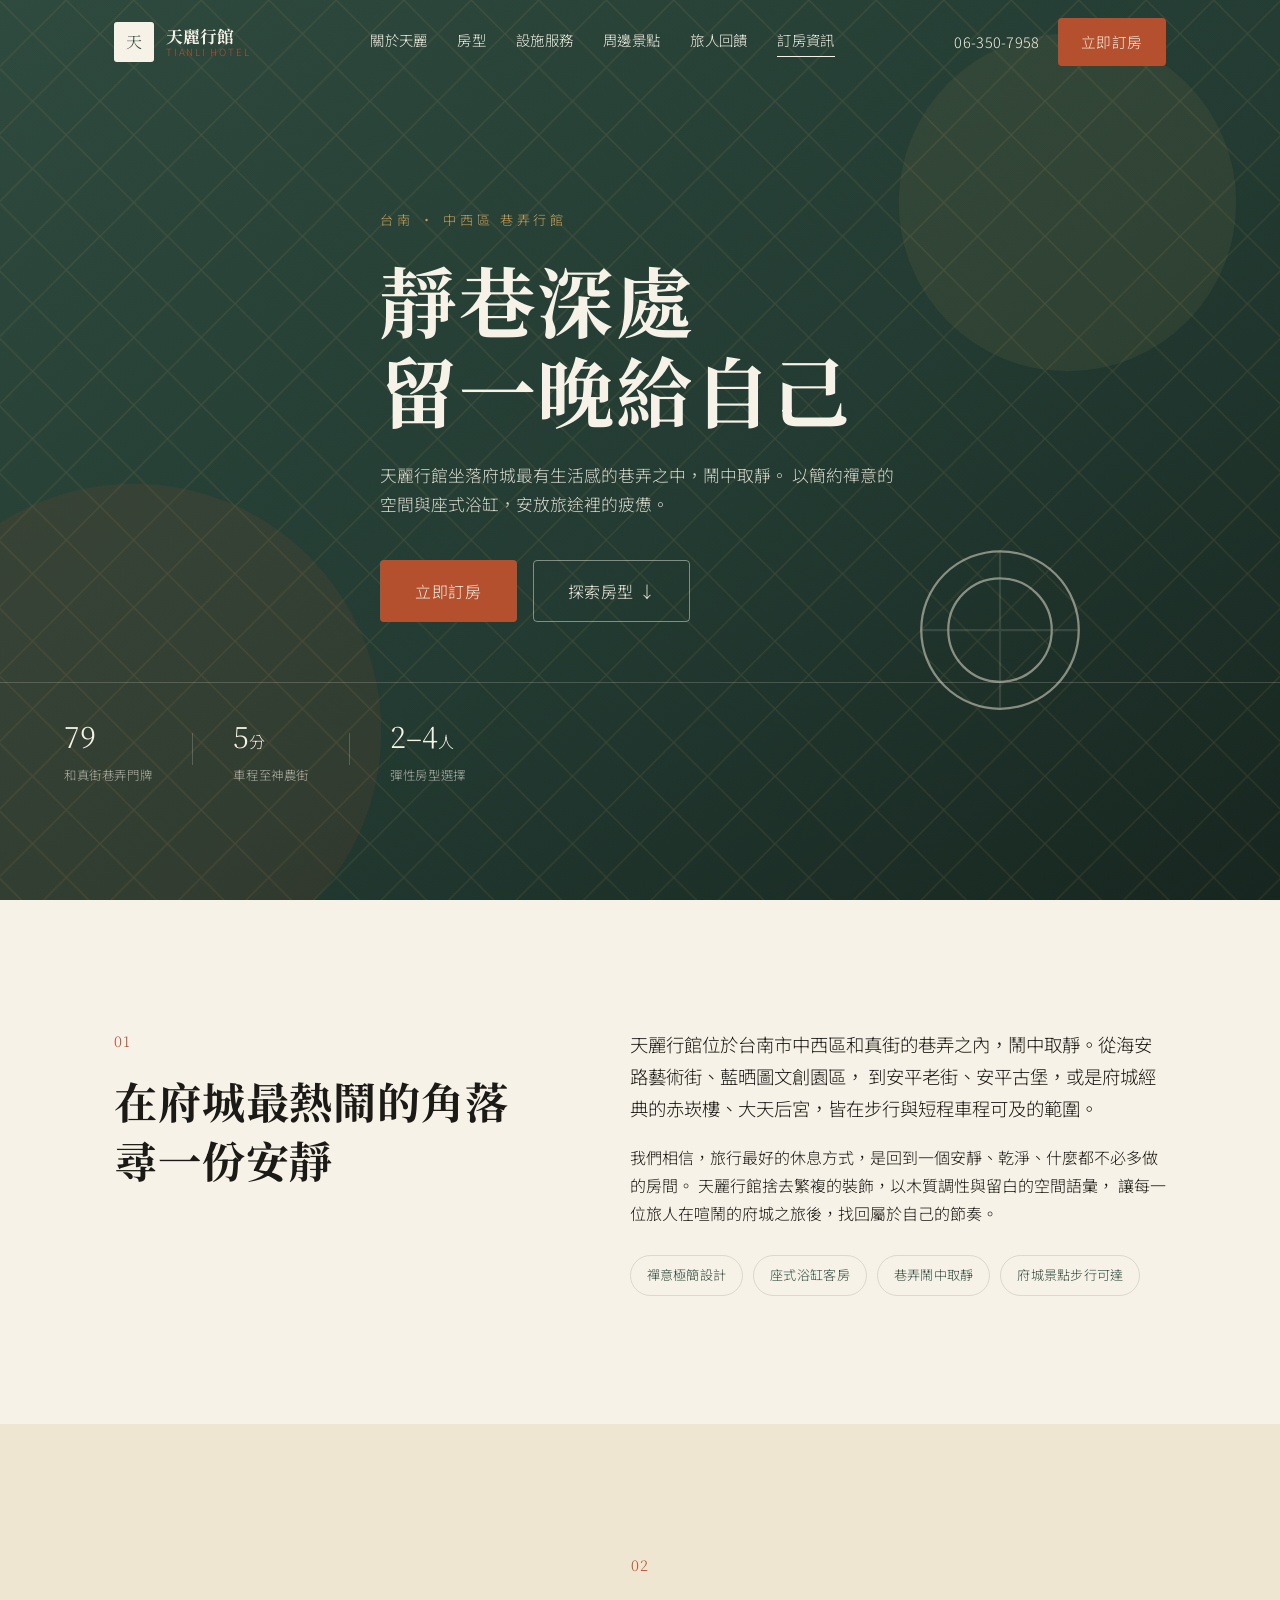
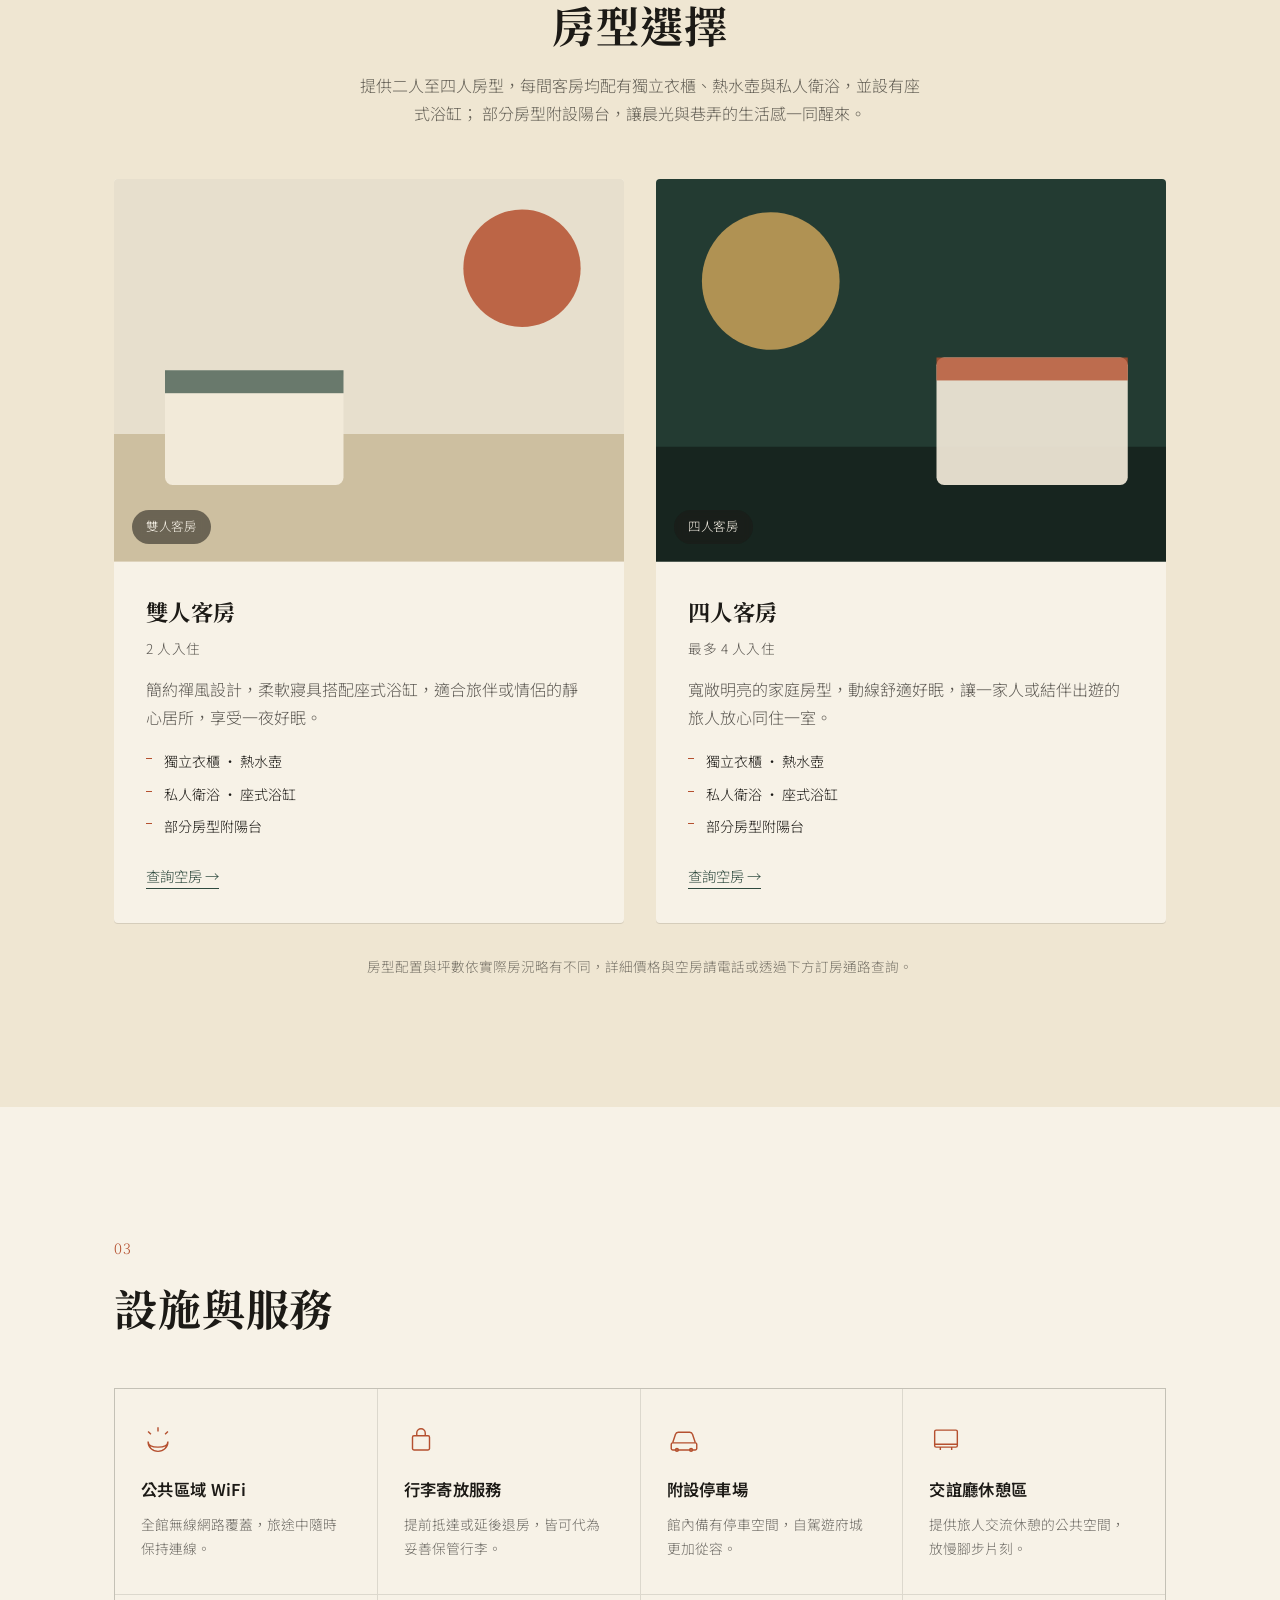
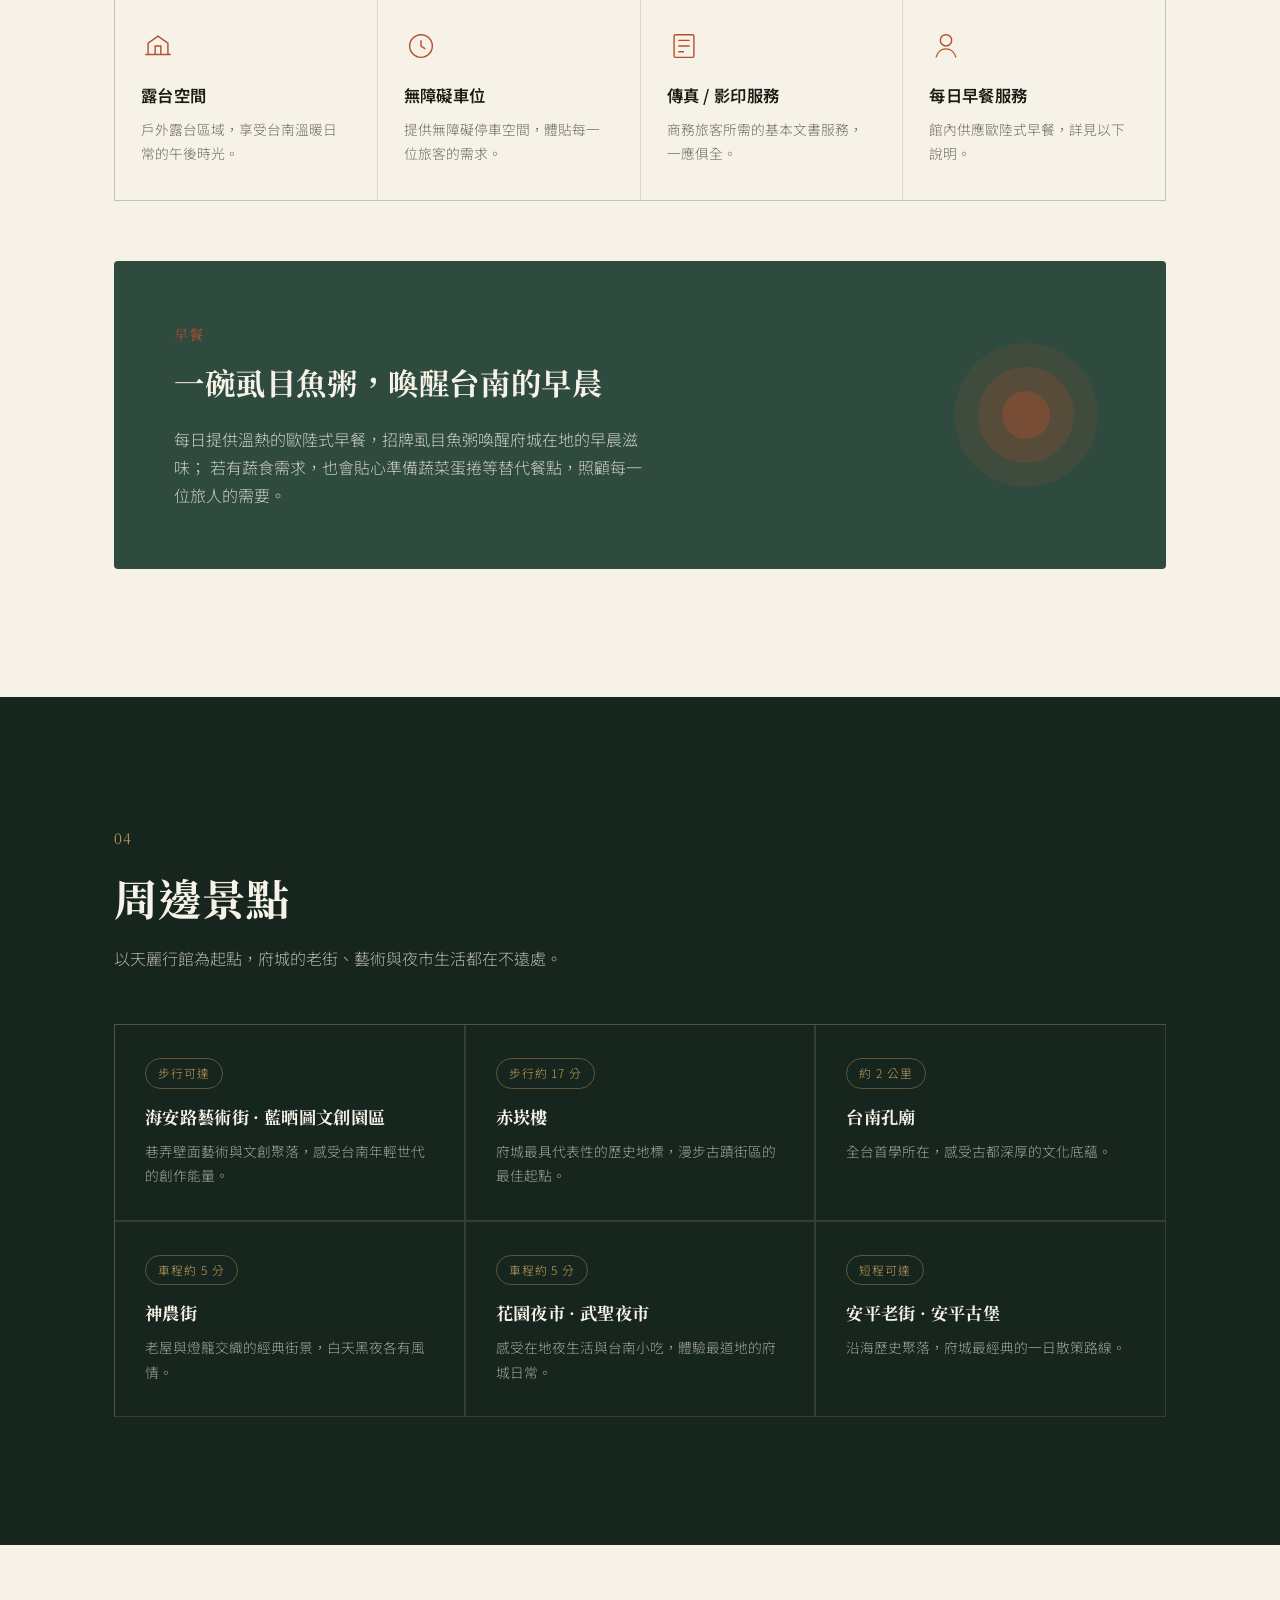
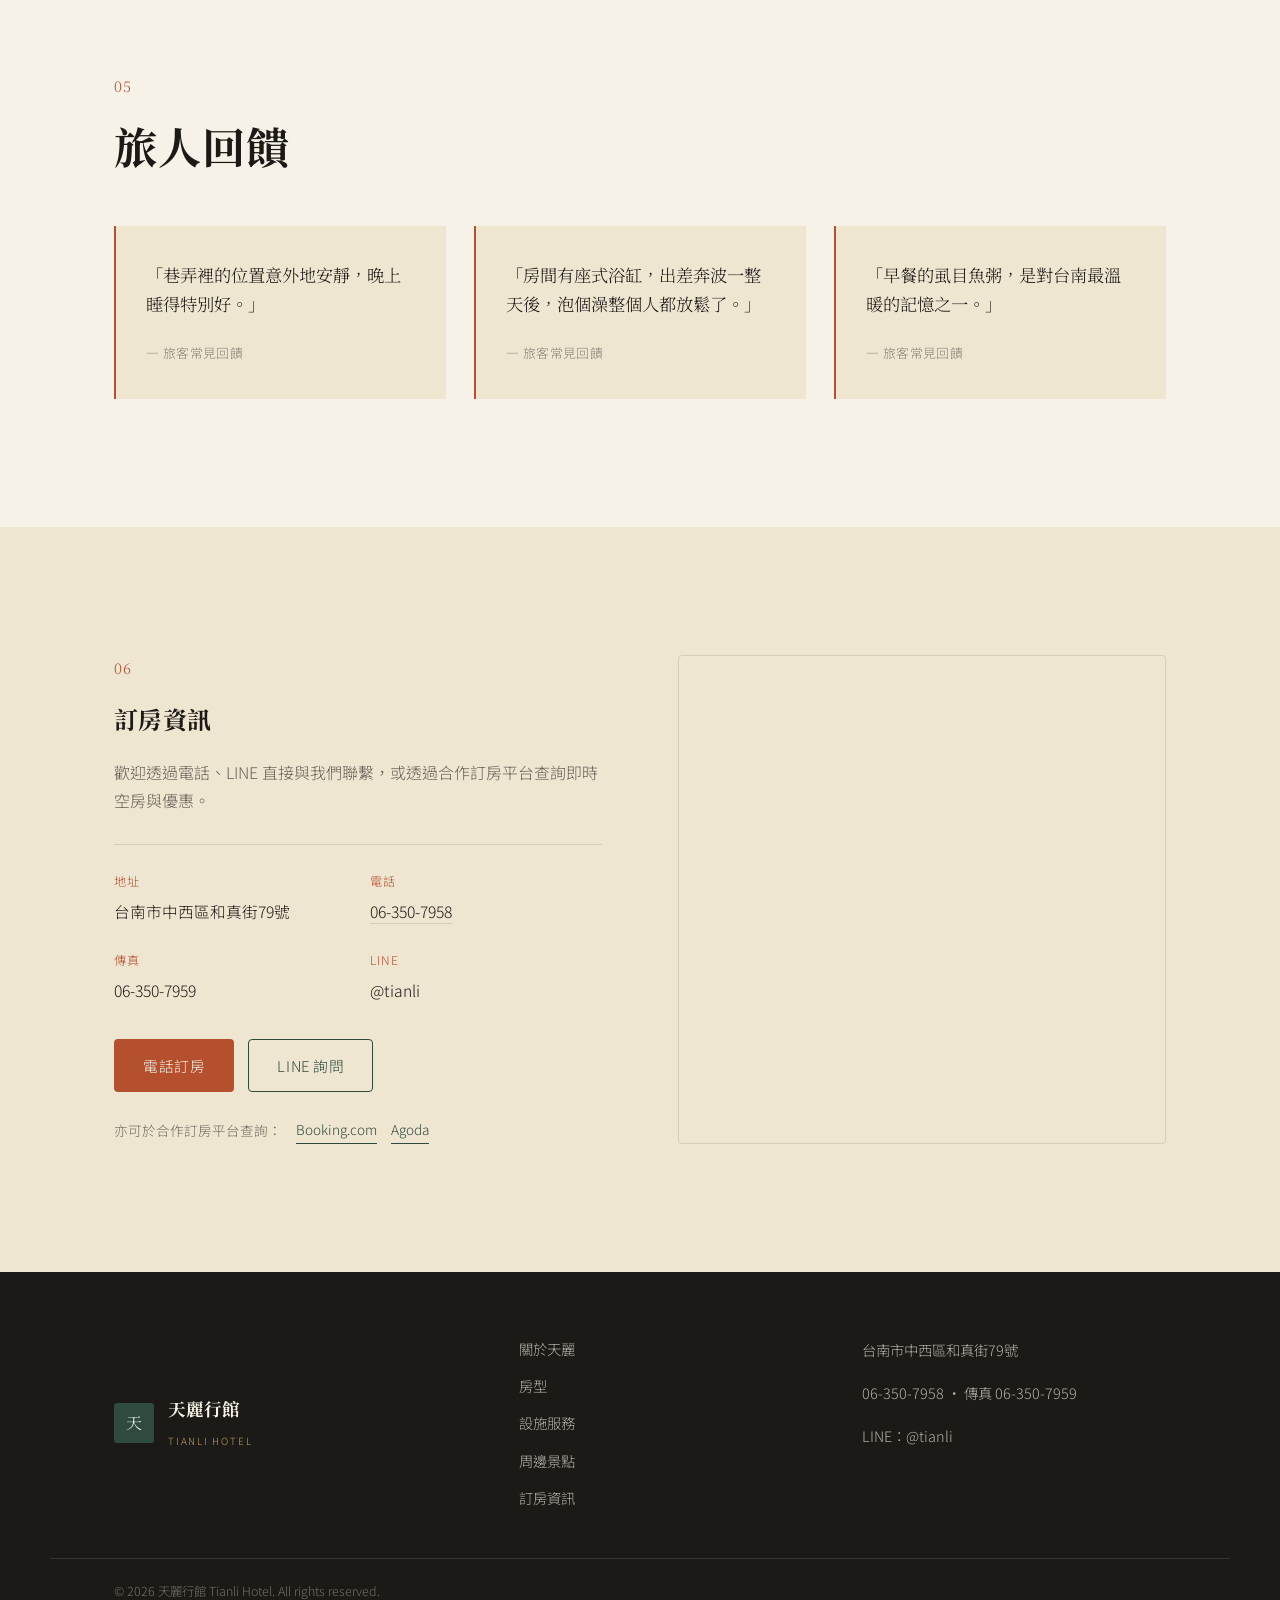
==== index.html @ 1c9e290d "Add redesigned Tianli Hotel landing page Modern single-page site replacing the legacy template look:" ====
<!DOCTYPE html>
<html lang="zh-Hant">
<head>
<meta charset="UTF-8">
<meta name="viewport" content="width=device-width, initial-scale=1.0">
<title>天麗行館 Tianli Hotel｜台南中西區巷弄靜謐行館</title>
<meta name="description" content="天麗行館位於台南市中西區和真街，鬧中取靜的巷弄行館。步行可達海安路藝術街、神農街，房內設有座式浴缸與禪意空間設計，提供二至四人房型與歐陸式早餐。">
<link rel="icon" href="data:image/svg+xml,<svg xmlns=%22http://www.w3.org/2000/svg%22 viewBox=%220 0 100 100%22><rect width=%22100%22 height=%22100%22 rx=%2220%22 fill=%22%232f4a3f%22/><text x=%2250%22 y=%2266%22 font-size=%2054%22 text-anchor=%22middle%22 fill=%22%23f2ead9%22 font-family=%22serif%22>天</text></svg>">
<link rel="preconnect" href="https://fonts.googleapis.com">
<link rel="preconnect" href="https://fonts.gstatic.com" crossorigin>
<link href="https://fonts.googleapis.com/css2?family=Noto+Serif+TC:wght@400;600;700;900&family=Noto+Sans+TC:wght@300;400;500;600&display=swap" rel="stylesheet">
<link rel="stylesheet" href="assets/css/style.css">
</head>
<body>

<!-- ============ NAV ============ -->
<header class="site-header" id="siteHeader">
  <div class="wrap header-inner">
    <a href="#top" class="brand">
      <span class="brand-mark">天</span>
      <span class="brand-text">
        <strong>天麗行館</strong>
        <em>TIANLI HOTEL</em>
      </span>
    </a>

    <nav class="main-nav" id="mainNav">
      <a href="#about" data-nav>關於天麗</a>
      <a href="#rooms" data-nav>房型</a>
      <a href="#amenities" data-nav>設施服務</a>
      <a href="#neighborhood" data-nav>周邊景點</a>
      <a href="#voices" data-nav>旅人回饋</a>
      <a href="#booking" data-nav>訂房資訊</a>
    </nav>

    <div class="header-actions">
      <a href="tel:0663507958" class="tel-link">06-350-7958</a>
      <a href="#booking" class="btn btn-primary">立即訂房</a>
      <button class="nav-toggle" id="navToggle" aria-label="開啟選單" aria-expanded="false">
        <span></span><span></span><span></span>
      </button>
    </div>
  </div>
</header>

<a id="top"></a>

<!-- ============ HERO ============ -->
<section class="hero">
  <div class="hero-art" aria-hidden="true">
    <svg viewBox="0 0 1200 800" preserveAspectRatio="xMidYMid slice">
      <defs>
        <linearGradient id="heroGrad" x1="0" y1="0" x2="1" y2="1">
          <stop offset="0%" stop-color="#2f4a3f"/>
          <stop offset="55%" stop-color="#233b32"/>
          <stop offset="100%" stop-color="#17251f"/>
        </linearGradient>
        <pattern id="lattice" width="60" height="60" patternUnits="userSpaceOnUse">
          <path d="M0 30 L30 0 L60 30 L30 60 Z" fill="none" stroke="#c9a15a" stroke-opacity="0.14" stroke-width="1"/>
        </pattern>
      </defs>
      <rect width="1200" height="800" fill="url(#heroGrad)"/>
      <rect width="1200" height="800" fill="url(#lattice)"/>
      <circle cx="980" cy="180" r="150" fill="#c9a15a" opacity="0.08"/>
      <circle cx="150" cy="650" r="220" fill="#b5502f" opacity="0.10"/>
      <g opacity="0.5" stroke="#f2ead9" stroke-width="2" fill="none">
        <circle cx="920" cy="560" r="70"/>
        <circle cx="920" cy="560" r="46"/>
        <path d="M850 560 h140 M920 490 v140" stroke-opacity="0.25"/>
      </g>
    </svg>
  </div>

  <div class="wrap hero-inner">
    <p class="eyebrow reveal">台南 · 中西區 巷弄行館</p>
    <h1 class="hero-title reveal">
      靜巷深處<br>
      留一晚給自己
    </h1>
    <p class="hero-sub reveal">
      天麗行館坐落府城最有生活感的巷弄之中，鬧中取靜。
      以簡約禪意的空間與座式浴缸，安放旅途裡的疲憊。
    </p>
    <div class="hero-cta reveal">
      <a href="#booking" class="btn btn-primary btn-lg">立即訂房</a>
      <a href="#rooms" class="btn btn-ghost btn-lg">探索房型 ↓</a>
    </div>
  </div>

  <div class="hero-meta reveal">
    <div class="meta-item">
      <span class="meta-num">79</span>
      <span class="meta-label">和真街巷弄門牌</span>
    </div>
    <div class="meta-divider"></div>
    <div class="meta-item">
      <span class="meta-num">5<small>分</small></span>
      <span class="meta-label">車程至神農街</span>
    </div>
    <div class="meta-divider"></div>
    <div class="meta-item">
      <span class="meta-num">2–4<small>人</small></span>
      <span class="meta-label">彈性房型選擇</span>
    </div>
  </div>
</section>

<main>

<!-- ============ ABOUT ============ -->
<section class="section" id="about">
  <div class="wrap section-grid">
    <div class="section-head">
      <span class="section-num">01</span>
      <h2>在府城最熱鬧的角落<br>尋一份安靜</h2>
    </div>
    <div class="section-body">
      <p class="lede">
        天麗行館位於台南市中西區和真街的巷弄之內，鬧中取靜。從海安路藝術街、藍晒圖文創園區，
        到安平老街、安平古堡，或是府城經典的赤崁樓、大天后宮，皆在步行與短程車程可及的範圍。
      </p>
      <p>
        我們相信，旅行最好的休息方式，是回到一個安靜、乾淨、什麼都不必多做的房間。
        天麗行館捨去繁複的裝飾，以木質調性與留白的空間語彙，
        讓每一位旅人在喧鬧的府城之旅後，找回屬於自己的節奏。
      </p>
      <ul class="about-tags">
        <li>禪意極簡設計</li>
        <li>座式浴缸客房</li>
        <li>巷弄鬧中取靜</li>
        <li>府城景點步行可達</li>
      </ul>
    </div>
  </div>
</section>

<!-- ============ ROOMS ============ -->
<section class="section section-alt" id="rooms">
  <div class="wrap">
    <div class="section-head center">
      <span class="section-num">02</span>
      <h2>房型選擇</h2>
      <p class="section-desc">
        提供二人至四人房型，每間客房均配有獨立衣櫃、熱水壺與私人衛浴，並設有座式浴缸；
        部分房型附設陽台，讓晨光與巷弄的生活感一同醒來。
      </p>
    </div>

    <div class="room-grid">
      <article class="room-card reveal">
        <div class="room-media" aria-hidden="true">
          <svg viewBox="0 0 400 300" preserveAspectRatio="xMidYMid slice">
            <rect width="400" height="300" fill="#e7dfcd"/>
            <rect x="0" y="200" width="400" height="100" fill="#cdbfa0"/>
            <circle cx="320" cy="70" r="46" fill="#b5502f" opacity="0.85"/>
            <rect x="40" y="150" width="140" height="90" rx="6" fill="#f2ead9"/>
            <rect x="40" y="150" width="140" height="18" fill="#2f4a3f" opacity="0.7"/>
          </svg>
          <span class="media-tag">雙人客房</span>
        </div>
        <div class="room-body">
          <h3>雙人客房</h3>
          <p class="room-cap">2 人入住</p>
          <p>簡約禪風設計，柔軟寢具搭配座式浴缸，適合旅伴或情侶的靜心居所，享受一夜好眠。</p>
          <ul class="room-feat">
            <li>獨立衣櫃 · 熱水壺</li>
            <li>私人衛浴 · 座式浴缸</li>
            <li>部分房型附陽台</li>
          </ul>
          <a href="#booking" class="room-link">查詢空房 →</a>
        </div>
      </article>

      <article class="room-card reveal">
        <div class="room-media" aria-hidden="true">
          <svg viewBox="0 0 400 300" preserveAspectRatio="xMidYMid slice">
            <rect width="400" height="300" fill="#233b32"/>
            <rect x="0" y="210" width="400" height="90" fill="#17251f"/>
            <circle cx="90" cy="80" r="54" fill="#c9a15a" opacity="0.85"/>
            <rect x="220" y="140" width="150" height="100" rx="6" fill="#f2ead9" opacity="0.92"/>
            <rect x="220" y="140" width="150" height="18" fill="#b5502f" opacity="0.8"/>
          </svg>
          <span class="media-tag">四人客房</span>
        </div>
        <div class="room-body">
          <h3>四人客房</h3>
          <p class="room-cap">最多 4 人入住</p>
          <p>寬敞明亮的家庭房型，動線舒適好眠，讓一家人或結伴出遊的旅人放心同住一室。</p>
          <ul class="room-feat">
            <li>獨立衣櫃 · 熱水壺</li>
            <li>私人衛浴 · 座式浴缸</li>
            <li>部分房型附陽台</li>
          </ul>
          <a href="#booking" class="room-link">查詢空房 →</a>
        </div>
      </article>
    </div>

    <p class="room-note">
      房型配置與坪數依實際房況略有不同，詳細價格與空房請電話或透過下方訂房通路查詢。
    </p>
  </div>
</section>

<!-- ============ AMENITIES ============ -->
<section class="section" id="amenities">
  <div class="wrap">
    <div class="section-head">
      <span class="section-num">03</span>
      <h2>設施與服務</h2>
    </div>

    <div class="amenity-grid">
      <div class="amenity-card reveal">
        <svg class="amenity-icon" viewBox="0 0 48 48" fill="none" stroke="currentColor" stroke-width="2"><path d="M24 12v-6M14 16l-4-4M34 16l4-4M24 40c-8 0-14-6-14-14 0 4 4 8 14 8s14-4 14-8c0 8-6 14-14 14z"/></svg>
        <h3>公共區域 WiFi</h3>
        <p>全館無線網路覆蓋，旅途中隨時保持連線。</p>
      </div>
      <div class="amenity-card reveal">
        <svg class="amenity-icon" viewBox="0 0 48 48" fill="none" stroke="currentColor" stroke-width="2"><rect x="12" y="18" width="24" height="20" rx="2"/><path d="M18 18v-4a6 6 0 0112 0v4"/></svg>
        <h3>行李寄放服務</h3>
        <p>提前抵達或延後退房，皆可代為妥善保管行李。</p>
      </div>
      <div class="amenity-card reveal">
        <svg class="amenity-icon" viewBox="0 0 48 48" fill="none" stroke="currentColor" stroke-width="2"><path d="M8 28l4-12a4 4 0 014-3h16a4 4 0 014 3l4 12"/><rect x="6" y="28" width="36" height="10" rx="2"/><circle cx="14" cy="38" r="2"/><circle cx="34" cy="38" r="2"/></svg>
        <h3>附設停車場</h3>
        <p>館內備有停車空間，自駕遊府城更加從容。</p>
      </div>
      <div class="amenity-card reveal">
        <svg class="amenity-icon" viewBox="0 0 48 48" fill="none" stroke="currentColor" stroke-width="2"><rect x="8" y="10" width="32" height="24" rx="2"/><path d="M8 30h32M16 34v4M32 34v4"/></svg>
        <h3>交誼廳休憩區</h3>
        <p>提供旅人交流休憩的公共空間，放慢腳步片刻。</p>
      </div>
      <div class="amenity-card reveal">
        <svg class="amenity-icon" viewBox="0 0 48 48" fill="none" stroke="currentColor" stroke-width="2"><path d="M6 36h36M10 36V20l14-10 14 10v16"/><path d="M20 36V24h8v12"/></svg>
        <h3>露台空間</h3>
        <p>戶外露台區域，享受台南溫暖日常的午後時光。</p>
      </div>
      <div class="amenity-card reveal">
        <svg class="amenity-icon" viewBox="0 0 48 48" fill="none" stroke="currentColor" stroke-width="2"><circle cx="24" cy="24" r="16"/><path d="M24 16v8l6 4"/></svg>
        <h3>無障礙車位</h3>
        <p>提供無障礙停車空間，體貼每一位旅客的需求。</p>
      </div>
      <div class="amenity-card reveal">
        <svg class="amenity-icon" viewBox="0 0 48 48" fill="none" stroke="currentColor" stroke-width="2"><rect x="10" y="8" width="28" height="32" rx="2"/><path d="M16 16h16M16 24h16M16 32h8"/></svg>
        <h3>傳真 / 影印服務</h3>
        <p>商務旅客所需的基本文書服務，一應俱全。</p>
      </div>
      <div class="amenity-card reveal">
        <svg class="amenity-icon" viewBox="0 0 48 48" fill="none" stroke="currentColor" stroke-width="2"><path d="M10 40c4-16 24-16 28 0"/><circle cx="24" cy="16" r="8"/></svg>
        <h3>每日早餐服務</h3>
        <p>館內供應歐陸式早餐，詳見以下說明。</p>
      </div>
    </div>

    <div class="breakfast-banner reveal">
      <div class="breakfast-text">
        <span class="section-num small">早餐</span>
        <h3>一碗虱目魚粥，喚醒台南的早晨</h3>
        <p>
          每日提供溫熱的歐陸式早餐，招牌虱目魚粥喚醒府城在地的早晨滋味；
          若有蔬食需求，也會貼心準備蔬菜蛋捲等替代餐點，照顧每一位旅人的需要。
        </p>
      </div>
      <div class="breakfast-art" aria-hidden="true">
        <svg viewBox="0 0 200 200"><circle cx="100" cy="100" r="90" fill="#b5502f" opacity="0.12"/><circle cx="100" cy="100" r="60" fill="#b5502f" opacity="0.2"/><circle cx="100" cy="100" r="30" fill="#b5502f" opacity="0.35"/></svg>
      </div>
    </div>
  </div>
</section>

<!-- ============ NEIGHBORHOOD ============ -->
<section class="section section-dark" id="neighborhood">
  <div class="wrap">
    <div class="section-head light">
      <span class="section-num">04</span>
      <h2>周邊景點</h2>
      <p class="section-desc">以天麗行館為起點，府城的老街、藝術與夜市生活都在不遠處。</p>
    </div>

    <div class="spot-list">
      <div class="spot-item reveal">
        <span class="spot-time">步行可達</span>
        <h3>海安路藝術街 · 藍晒圖文創園區</h3>
        <p>巷弄壁面藝術與文創聚落，感受台南年輕世代的創作能量。</p>
      </div>
      <div class="spot-item reveal">
        <span class="spot-time">步行約 17 分</span>
        <h3>赤崁樓</h3>
        <p>府城最具代表性的歷史地標，漫步古蹟街區的最佳起點。</p>
      </div>
      <div class="spot-item reveal">
        <span class="spot-time">約 2 公里</span>
        <h3>台南孔廟</h3>
        <p>全台首學所在，感受古都深厚的文化底蘊。</p>
      </div>
      <div class="spot-item reveal">
        <span class="spot-time">車程約 5 分</span>
        <h3>神農街</h3>
        <p>老屋與燈籠交織的經典街景，白天黑夜各有風情。</p>
      </div>
      <div class="spot-item reveal">
        <span class="spot-time">車程約 5 分</span>
        <h3>花園夜市 · 武聖夜市</h3>
        <p>感受在地夜生活與台南小吃，體驗最道地的府城日常。</p>
      </div>
      <div class="spot-item reveal">
        <span class="spot-time">短程可達</span>
        <h3>安平老街 · 安平古堡</h3>
        <p>沿海歷史聚落，府城最經典的一日散策路線。</p>
      </div>
    </div>
  </div>
</section>

<!-- ============ GUEST VOICES ============ -->
<section class="section" id="voices">
  <div class="wrap">
    <div class="section-head">
      <span class="section-num">05</span>
      <h2>旅人回饋</h2>
    </div>

    <div class="voice-grid">
      <blockquote class="voice-card reveal">
        <p>「巷弄裡的位置意外地安靜，晚上睡得特別好。」</p>
        <cite>— 旅客常見回饋</cite>
      </blockquote>
      <blockquote class="voice-card reveal">
        <p>「房間有座式浴缸，出差奔波一整天後，泡個澡整個人都放鬆了。」</p>
        <cite>— 旅客常見回饋</cite>
      </blockquote>
      <blockquote class="voice-card reveal">
        <p>「早餐的虱目魚粥，是對台南最溫暖的記憶之一。」</p>
        <cite>— 旅客常見回饋</cite>
      </blockquote>
    </div>
  </div>
</section>

<!-- ============ BOOKING / LOCATION ============ -->
<section class="section section-alt" id="booking">
  <div class="wrap booking-grid">
    <div class="booking-info">
      <span class="section-num">06</span>
      <h2>訂房資訊</h2>
      <p class="section-desc">歡迎透過電話、LINE 直接與我們聯繫，或透過合作訂房平台查詢即時空房與優惠。</p>

      <dl class="info-list">
        <div>
          <dt>地址</dt>
          <dd>台南市中西區和真街79號</dd>
        </div>
        <div>
          <dt>電話</dt>
          <dd><a href="tel:0663507958">06-350-7958</a></dd>
        </div>
        <div>
          <dt>傳真</dt>
          <dd>06-350-7959</dd>
        </div>
        <div>
          <dt>LINE</dt>
          <dd>@tianli</dd>
        </div>
      </dl>

      <div class="booking-actions">
        <a href="tel:0663507958" class="btn btn-primary">電話訂房</a>
        <a href="https://line.me/R/ti/p/@tianli" target="_blank" rel="noopener" class="btn btn-outline">LINE 詢問</a>
      </div>

      <div class="ota-links">
        <span>亦可於合作訂房平台查詢：</span>
        <a href="https://www.booking.com/hotel/tw/tianli.zh-tw.html" target="_blank" rel="noopener">Booking.com</a>
        <a href="https://www.agoda.com/zh-tw/tianli-hotel/hotel/tainan-tw.html" target="_blank" rel="noopener">Agoda</a>
      </div>
    </div>

    <div class="booking-map">
      <iframe
        title="天麗行館地圖位置"
        src="https://www.google.com/maps?q=%E5%8F%B0%E5%8D%97%E5%B8%82%E4%B8%AD%E8%A5%BF%E5%8D%80%E5%92%8C%E7%9C%9F%E8%A1%9779%E8%99%9F&output=embed"
        loading="lazy"
        referrerpolicy="no-referrer-when-downgrade">
      </iframe>
    </div>
  </div>
</section>

</main>

<!-- ============ FOOTER ============ -->
<footer class="site-footer">
  <div class="wrap footer-inner">
    <div class="footer-brand">
      <span class="brand-mark">天</span>
      <div>
        <strong>天麗行館</strong>
        <em>TIANLI HOTEL</em>
      </div>
    </div>

    <nav class="footer-nav">
      <a href="#about">關於天麗</a>
      <a href="#rooms">房型</a>
      <a href="#amenities">設施服務</a>
      <a href="#neighborhood">周邊景點</a>
      <a href="#booking">訂房資訊</a>
    </nav>

    <div class="footer-contact">
      <p>台南市中西區和真街79號</p>
      <p><a href="tel:0663507958">06-350-7958</a> · 傳真 06-350-7959</p>
      <p>LINE：@tianli</p>
    </div>
  </div>
  <div class="wrap footer-bottom">
    <p>© 2026 天麗行館 Tianli Hotel. All rights reserved.</p>
  </div>
</footer>

<a href="#booking" class="mobile-booking-bar">
  <span>查詢空房 / 立即訂房</span>
</a>

<button class="to-top" id="toTop" aria-label="回到頂部">↑</button>

<script src="assets/js/main.js"></script>
</body>
</html>
---- assets/css/style.css ----
/* ============================================================
   天麗行館 Tianli Hotel — Design Tokens
   ============================================================ */
:root {
  --ink: #1c1a16;
  --cream: #f7f2e7;
  --cream-deep: #efe6d2;
  --pine: #2f4a3f;
  --pine-deep: #17251f;
  --brick: #b5502f;
  --gold: #c9a15a;
  --line: rgba(28, 26, 22, 0.12);

  --font-serif: "Noto Serif TC", "Georgia", serif;
  --font-sans: "Noto Sans TC", "Helvetica Neue", Arial, sans-serif;

  --container: 1180px;
  --gutter: clamp(20px, 5vw, 64px);
  --radius: 4px;

  --ease: cubic-bezier(0.22, 1, 0.36, 1);
}

* { box-sizing: border-box; }
html { scroll-behavior: smooth; scroll-padding-top: 88px; }

body {
  margin: 0;
  background: var(--cream);
  color: var(--ink);
  font-family: var(--font-sans);
  font-weight: 300;
  line-height: 1.75;
  -webkit-font-smoothing: antialiased;
}

img, svg { display: block; max-width: 100%; }

a { color: inherit; text-decoration: none; }

h1, h2, h3 {
  font-family: var(--font-serif);
  font-weight: 700;
  margin: 0;
  letter-spacing: 0.02em;
}

p { margin: 0 0 1em; }
p:last-child { margin-bottom: 0; }

.wrap {
  max-width: var(--container);
  margin: 0 auto;
  padding: 0 var(--gutter);
}

/* ============================================================
   Buttons
   ============================================================ */
.btn {
  display: inline-flex;
  align-items: center;
  gap: 8px;
  padding: 13px 28px;
  border-radius: var(--radius);
  font-size: 0.92rem;
  letter-spacing: 0.04em;
  border: 1px solid transparent;
  transition: all 0.3s var(--ease);
  cursor: pointer;
  white-space: nowrap;
}
.btn-primary { background: var(--brick); color: var(--cream); }
.btn-primary:hover { background: #973f22; transform: translateY(-1px); }
.btn-ghost { color: var(--cream); border-color: rgba(247, 242, 231, 0.45); }
.btn-ghost:hover { background: rgba(247, 242, 231, 0.12); border-color: var(--cream); }
.btn-outline { border-color: var(--pine); color: var(--pine); }
.btn-outline:hover { background: var(--pine); color: var(--cream); }
.btn-lg { padding: 16px 34px; font-size: 1rem; }

/* ============================================================
   Header
   ============================================================ */
.site-header {
  position: fixed;
  top: 0; left: 0; right: 0;
  z-index: 100;
  background: transparent;
  transition: background 0.35s var(--ease), box-shadow 0.35s var(--ease), border-color .35s var(--ease);
  border-bottom: 1px solid transparent;
}
.site-header.is-scrolled {
  background: rgba(247, 242, 231, 0.92);
  backdrop-filter: saturate(180%) blur(10px);
  border-bottom-color: var(--line);
}

.header-inner {
  display: flex;
  align-items: center;
  justify-content: space-between;
  height: 84px;
}

.brand { display: flex; align-items: center; gap: 12px; }
.brand-mark {
  width: 40px; height: 40px;
  display: grid; place-items: center;
  background: var(--pine);
  color: var(--cream);
  font-family: var(--font-serif);
  border-radius: 3px;
  flex-shrink: 0;
}
.brand-text { display: flex; flex-direction: column; line-height: 1.2; }
.brand-text strong {
  font-family: var(--font-serif);
  font-size: 1.05rem;
  color: var(--ink);
}
.brand-text em {
  font-style: normal;
  font-size: 0.62rem;
  letter-spacing: 0.18em;
  color: var(--brick);
}
.site-header:not(.is-scrolled) .brand-text strong { color: var(--cream); }
.site-header:not(.is-scrolled) .brand-mark { background: var(--cream); color: var(--pine); }

.main-nav { display: flex; gap: 30px; }
.main-nav a {
  font-size: 0.9rem;
  letter-spacing: 0.02em;
  position: relative;
  padding-bottom: 4px;
  color: var(--ink);
}
.site-header:not(.is-scrolled) .main-nav a { color: var(--cream); }
.main-nav a::after {
  content: "";
  position: absolute; left: 0; right: 100%; bottom: 0;
  height: 1px; background: currentColor;
  transition: right 0.3s var(--ease);
}
.main-nav a:hover::after,
.main-nav a.is-active::after { right: 0; }

.header-actions { display: flex; align-items: center; gap: 18px; }
.tel-link {
  font-size: 0.9rem;
  letter-spacing: 0.02em;
  color: var(--ink);
}
.site-header:not(.is-scrolled) .tel-link { color: var(--cream); }
.header-actions .btn-primary { padding: 10px 22px; }

.nav-toggle {
  display: none;
  width: 40px; height: 40px;
  border: none; background: transparent;
  flex-direction: column; justify-content: center; align-items: center;
  gap: 5px;
  cursor: pointer;
}
.nav-toggle span {
  width: 22px; height: 1.5px;
  background: var(--ink);
  transition: all 0.3s var(--ease);
}
.site-header:not(.is-scrolled) .nav-toggle span { background: var(--cream); }
.nav-toggle.is-open span:nth-child(1) { transform: translateY(6.5px) rotate(45deg); }
.nav-toggle.is-open span:nth-child(2) { opacity: 0; }
.nav-toggle.is-open span:nth-child(3) { transform: translateY(-6.5px) rotate(-45deg); }
.nav-toggle.is-open span { background: var(--ink) !important; }

/* ============================================================
   Hero
   ============================================================ */
.hero {
  position: relative;
  min-height: 100vh;
  display: flex;
  flex-direction: column;
  justify-content: center;
  color: var(--cream);
  overflow: hidden;
  padding-top: 84px;
}
.hero-art {
  position: absolute; inset: 0;
  z-index: 0;
}
.hero-art svg { width: 100%; height: 100%; }

.hero-inner {
  position: relative; z-index: 1;
  padding-top: 40px;
  padding-bottom: 60px;
}

.eyebrow {
  font-size: 0.82rem;
  letter-spacing: 0.28em;
  color: var(--gold);
  margin-bottom: 22px;
}

.hero-title {
  font-size: clamp(2.6rem, 6vw, 5.2rem);
  line-height: 1.18;
  margin-bottom: 26px;
}

.hero-sub {
  max-width: 520px;
  font-size: 1.05rem;
  font-weight: 300;
  color: rgba(247, 242, 231, 0.86);
  margin-bottom: 40px;
}

.hero-cta { display: flex; gap: 16px; flex-wrap: wrap; }

.hero-meta {
  position: relative; z-index: 1;
  display: flex;
  align-items: center;
  gap: clamp(16px, 4vw, 40px);
  padding: 28px var(--gutter);
  border-top: 1px solid rgba(247, 242, 231, 0.18);
  flex-wrap: wrap;
}
.meta-item { display: flex; flex-direction: column; gap: 4px; }
.meta-num {
  font-family: var(--font-serif);
  font-size: 1.8rem;
  color: var(--cream);
}
.meta-num small { font-size: 1rem; font-family: var(--font-sans); }
.meta-label {
  font-size: 0.78rem;
  color: rgba(247, 242, 231, 0.65);
  letter-spacing: 0.05em;
}
.meta-divider {
  width: 1px; height: 32px;
  background: rgba(247, 242, 231, 0.2);
}

/* ============================================================
   Sections — shared
   ============================================================ */
.section { padding: clamp(72px, 10vw, 140px) 0; }
.section-alt { background: var(--cream-deep); }
.section-dark { background: var(--pine-deep); color: var(--cream); }

.section-num {
  display: block;
  font-family: var(--font-serif);
  font-size: 0.9rem;
  letter-spacing: 0.1em;
  color: var(--brick);
  margin-bottom: 18px;
}
.section-num.small { margin-bottom: 10px; }
.section-dark .section-num,
.light .section-num { color: var(--gold); }

.section-head h2 {
  font-size: clamp(1.9rem, 3.4vw, 2.7rem);
  line-height: 1.35;
}
.section-head { margin-bottom: 52px; }
.section-head.center { text-align: center; max-width: 640px; margin-left: auto; margin-right: auto; }
.section-desc {
  margin-top: 18px;
  color: rgba(28, 26, 22, 0.65);
  font-size: 1rem;
  max-width: 560px;
}
.section-head.center .section-desc { margin-left: auto; margin-right: auto; }
.section-dark .section-desc { color: rgba(247, 242, 231, 0.7); }

/* About */
.section-grid {
  display: grid;
  grid-template-columns: 0.9fr 1.1fr;
  gap: clamp(32px, 6vw, 90px);
  align-items: start;
}
.section-grid .section-head { margin-bottom: 0; }
.lede { font-size: 1.15rem; color: var(--ink); }
.about-tags {
  list-style: none;
  padding: 0; margin: 28px 0 0;
  display: flex; flex-wrap: wrap; gap: 10px;
}
.about-tags li {
  font-size: 0.82rem;
  padding: 8px 16px;
  border: 1px solid var(--line);
  border-radius: 999px;
  color: var(--pine);
  letter-spacing: 0.02em;
}

/* ============================================================
   Rooms
   ============================================================ */
.room-grid {
  display: grid;
  grid-template-columns: repeat(2, 1fr);
  gap: 32px;
}
.room-card {
  background: var(--cream);
  border-radius: var(--radius);
  overflow: hidden;
  box-shadow: 0 1px 0 var(--line);
  transition: transform 0.4s var(--ease), box-shadow 0.4s var(--ease);
}
.room-card:hover { transform: translateY(-6px); box-shadow: 0 24px 48px -24px rgba(28,26,22,0.28); }
.room-media { position: relative; aspect-ratio: 4 / 3; }
.media-tag {
  position: absolute; left: 18px; bottom: 18px;
  background: rgba(28, 26, 22, 0.55);
  color: var(--cream);
  font-size: 0.78rem;
  letter-spacing: 0.06em;
  padding: 6px 14px;
  border-radius: 999px;
  backdrop-filter: blur(4px);
}
.room-body { padding: 30px 32px 34px; }
.room-body h3 { font-size: 1.4rem; margin-bottom: 6px; }
.room-cap { color: var(--brick); font-size: 0.85rem; letter-spacing: 0.04em; margin-bottom: 14px; }
.room-body > p { color: rgba(28,26,22,0.7); }
.room-feat {
  list-style: none; padding: 0; margin: 18px 0 22px;
  display: flex; flex-direction: column; gap: 8px;
  font-size: 0.88rem; color: var(--ink);
}
.room-feat li { padding-left: 18px; position: relative; }
.room-feat li::before {
  content: ""; position: absolute; left: 0; top: 9px;
  width: 6px; height: 1px; background: var(--brick);
}
.room-link { color: var(--pine); font-size: 0.9rem; border-bottom: 1px solid var(--pine); padding-bottom: 2px; }

.room-note {
  margin-top: 32px;
  font-size: 0.85rem;
  color: rgba(28,26,22,0.55);
  text-align: center;
}

/* ============================================================
   Amenities
   ============================================================ */
.amenity-grid {
  display: grid;
  grid-template-columns: repeat(4, 1fr);
  gap: 1px;
  background: var(--line);
  border: 1px solid var(--line);
  margin-bottom: 60px;
}
.amenity-card {
  background: var(--cream);
  padding: 34px 26px;
  transition: background 0.3s var(--ease);
}
.amenity-card:hover { background: var(--cream-deep); }
.amenity-icon { width: 34px; height: 34px; color: var(--brick); margin-bottom: 18px; }
.amenity-card h3 { font-size: 1.02rem; margin-bottom: 8px; font-weight: 600; font-family: var(--font-sans); }
.amenity-card p { font-size: 0.86rem; color: rgba(28,26,22,0.62); }

.breakfast-banner {
  display: grid;
  grid-template-columns: 1.4fr 0.6fr;
  align-items: center;
  gap: 40px;
  background: var(--pine);
  color: var(--cream);
  border-radius: var(--radius);
  padding: clamp(32px, 5vw, 60px);
  overflow: hidden;
}
.breakfast-text h3 { font-size: clamp(1.4rem, 2.6vw, 1.9rem); margin: 6px 0 16px; }
.breakfast-text p { color: rgba(247,242,231,0.78); max-width: 480px; }
.breakfast-art { justify-self: end; width: 160px; }

/* ============================================================
   Neighborhood
   ============================================================ */
.spot-list {
  display: grid;
  grid-template-columns: repeat(3, 1fr);
  gap: 1px;
  background: rgba(247, 242, 231, 0.12);
  border-top: 1px solid rgba(247, 242, 231, 0.12);
  border-left: 1px solid rgba(247, 242, 231, 0.12);
}
.spot-item {
  background: var(--pine-deep);
  padding: 32px 30px;
  border-right: 1px solid rgba(247, 242, 231, 0.12);
  border-bottom: 1px solid rgba(247, 242, 231, 0.12);
}
.spot-time {
  display: inline-block;
  font-size: 0.74rem;
  letter-spacing: 0.08em;
  color: var(--gold);
  border: 1px solid rgba(201,161,90,0.4);
  border-radius: 999px;
  padding: 4px 12px;
  margin-bottom: 16px;
}
.spot-item h3 { font-size: 1.08rem; margin-bottom: 10px; line-height: 1.4; }
.spot-item p { font-size: 0.86rem; color: rgba(247,242,231,0.62); }

/* ============================================================
   Guest voices
   ============================================================ */
.voice-grid {
  display: grid;
  grid-template-columns: repeat(3, 1fr);
  gap: 28px;
}
.voice-card {
  margin: 0;
  padding: 34px 30px;
  border-left: 2px solid var(--brick);
  background: var(--cream-deep);
}
.voice-card p {
  font-family: var(--font-serif);
  font-size: 1.08rem;
  line-height: 1.7;
  color: var(--ink);
  margin-bottom: 18px;
}
.voice-card cite {
  font-style: normal;
  font-size: 0.8rem;
  color: rgba(28,26,22,0.5);
  letter-spacing: 0.03em;
}

/* ============================================================
   Booking
   ============================================================ */
.booking-grid {
  display: grid;
  grid-template-columns: 1fr 1fr;
  gap: clamp(32px, 6vw, 80px);
  align-items: stretch;
}
.info-list {
  display: grid;
  grid-template-columns: repeat(2, 1fr);
  gap: 24px;
  margin: 30px 0 34px;
  padding-top: 26px;
  border-top: 1px solid var(--line);
}
.info-list dt {
  font-size: 0.76rem;
  letter-spacing: 0.08em;
  color: var(--brick);
  margin-bottom: 6px;
}
.info-list dd { margin: 0; font-size: 0.98rem; }
.info-list a { border-bottom: 1px solid var(--line); }

.booking-actions { display: flex; gap: 14px; flex-wrap: wrap; margin-bottom: 26px; }

.ota-links {
  display: flex; flex-wrap: wrap; align-items: center; gap: 14px;
  font-size: 0.85rem;
  color: rgba(28,26,22,0.6);
}
.ota-links a {
  color: var(--pine);
  border-bottom: 1px solid var(--pine);
  padding-bottom: 1px;
}

.booking-map {
  min-height: 320px;
  border-radius: var(--radius);
  overflow: hidden;
  border: 1px solid var(--line);
}
.booking-map iframe { width: 100%; height: 100%; min-height: 320px; border: 0; }

/* ============================================================
   Footer
   ============================================================ */
.site-footer {
  background: var(--ink);
  color: rgba(247,242,231,0.7);
  padding-top: 64px;
}
.footer-inner {
  display: grid;
  grid-template-columns: 1.2fr 1fr 1fr;
  gap: 40px;
  padding-bottom: 48px;
  border-bottom: 1px solid rgba(247,242,231,0.12);
}
.footer-brand { display: flex; align-items: center; gap: 14px; }
.footer-brand strong { display: block; color: var(--cream); font-family: var(--font-serif); font-size: 1.1rem; }
.footer-brand em { font-style: normal; font-size: 0.62rem; letter-spacing: 0.18em; color: var(--gold); }
.footer-nav { display: flex; flex-direction: column; gap: 12px; font-size: 0.9rem; }
.footer-nav a:hover { color: var(--cream); }
.footer-contact { font-size: 0.9rem; line-height: 2; }
.footer-contact a:hover { color: var(--cream); }
.footer-bottom {
  padding: 22px var(--gutter);
  font-size: 0.78rem;
  color: rgba(247,242,231,0.4);
}

/* ============================================================
   Floating elements
   ============================================================ */
.mobile-booking-bar {
  display: none;
  position: fixed;
  left: 0; right: 0; bottom: 0;
  z-index: 90;
  background: var(--brick);
  color: var(--cream);
  text-align: center;
  padding: 16px;
  font-size: 0.92rem;
  letter-spacing: 0.03em;
}

.to-top {
  position: fixed;
  right: 24px; bottom: 24px;
  width: 44px; height: 44px;
  border-radius: 50%;
  border: 1px solid var(--line);
  background: var(--cream);
  color: var(--ink);
  font-size: 1.1rem;
  cursor: pointer;
  opacity: 0;
  pointer-events: none;
  transform: translateY(10px);
  transition: all 0.3s var(--ease);
  z-index: 90;
}
.to-top.is-visible { opacity: 1; pointer-events: auto; transform: translateY(0); }

/* ============================================================
   Reveal animation
   ============================================================ */
.reveal {
  opacity: 0;
  transform: translateY(24px);
  transition: opacity 0.8s var(--ease), transform 0.8s var(--ease);
}
.reveal.is-visible { opacity: 1; transform: translateY(0); }

@media (prefers-reduced-motion: reduce) {
  .reveal { opacity: 1; transform: none; transition: none; }
  html { scroll-behavior: auto; }
}

/* ============================================================
   Responsive
   ============================================================ */
@media (max-width: 1024px) {
  .amenity-grid { grid-template-columns: repeat(2, 1fr); }
  .spot-list { grid-template-columns: repeat(2, 1fr); }
  .voice-grid { grid-template-columns: 1fr; }
  .footer-inner { grid-template-columns: 1fr 1fr; }
}

@media (max-width: 860px) {
  .main-nav { display: none; }
  .header-actions .tel-link { display: none; }
  .nav-toggle { display: flex; }

  .site-header.nav-open {
    background: var(--cream);
    border-bottom-color: var(--line);
  }
  .site-header.nav-open .main-nav {
    display: flex;
    flex-direction: column;
    position: fixed;
    top: 84px; left: 0; right: 0; bottom: 0;
    background: var(--cream);
    padding: 30px var(--gutter);
    gap: 26px;
    font-size: 1.2rem;
    z-index: 99;
  }
  .site-header.nav-open .main-nav a { color: var(--ink); }
  .site-header.nav-open .brand-text strong,
  .site-header.nav-open .tel-link { color: var(--ink); }
  .site-header.nav-open .brand-mark { background: var(--pine); color: var(--cream); }

  .section-grid { grid-template-columns: 1fr; }
  .room-grid { grid-template-columns: 1fr; }
  .booking-grid { grid-template-columns: 1fr; }
  .info-list { grid-template-columns: 1fr 1fr; }
  .breakfast-banner { grid-template-columns: 1fr; text-align: left; }
  .breakfast-art { display: none; }

  .mobile-booking-bar { display: block; }
  body { padding-bottom: 58px; }
}

@media (max-width: 560px) {
  .amenity-grid { grid-template-columns: 1fr; }
  .spot-list { grid-template-columns: 1fr; }
  .footer-inner { grid-template-columns: 1fr; }
  .hero-meta { justify-content: space-between; }
  .header-actions .btn-primary { padding: 9px 16px; font-size: 0.82rem; }
}
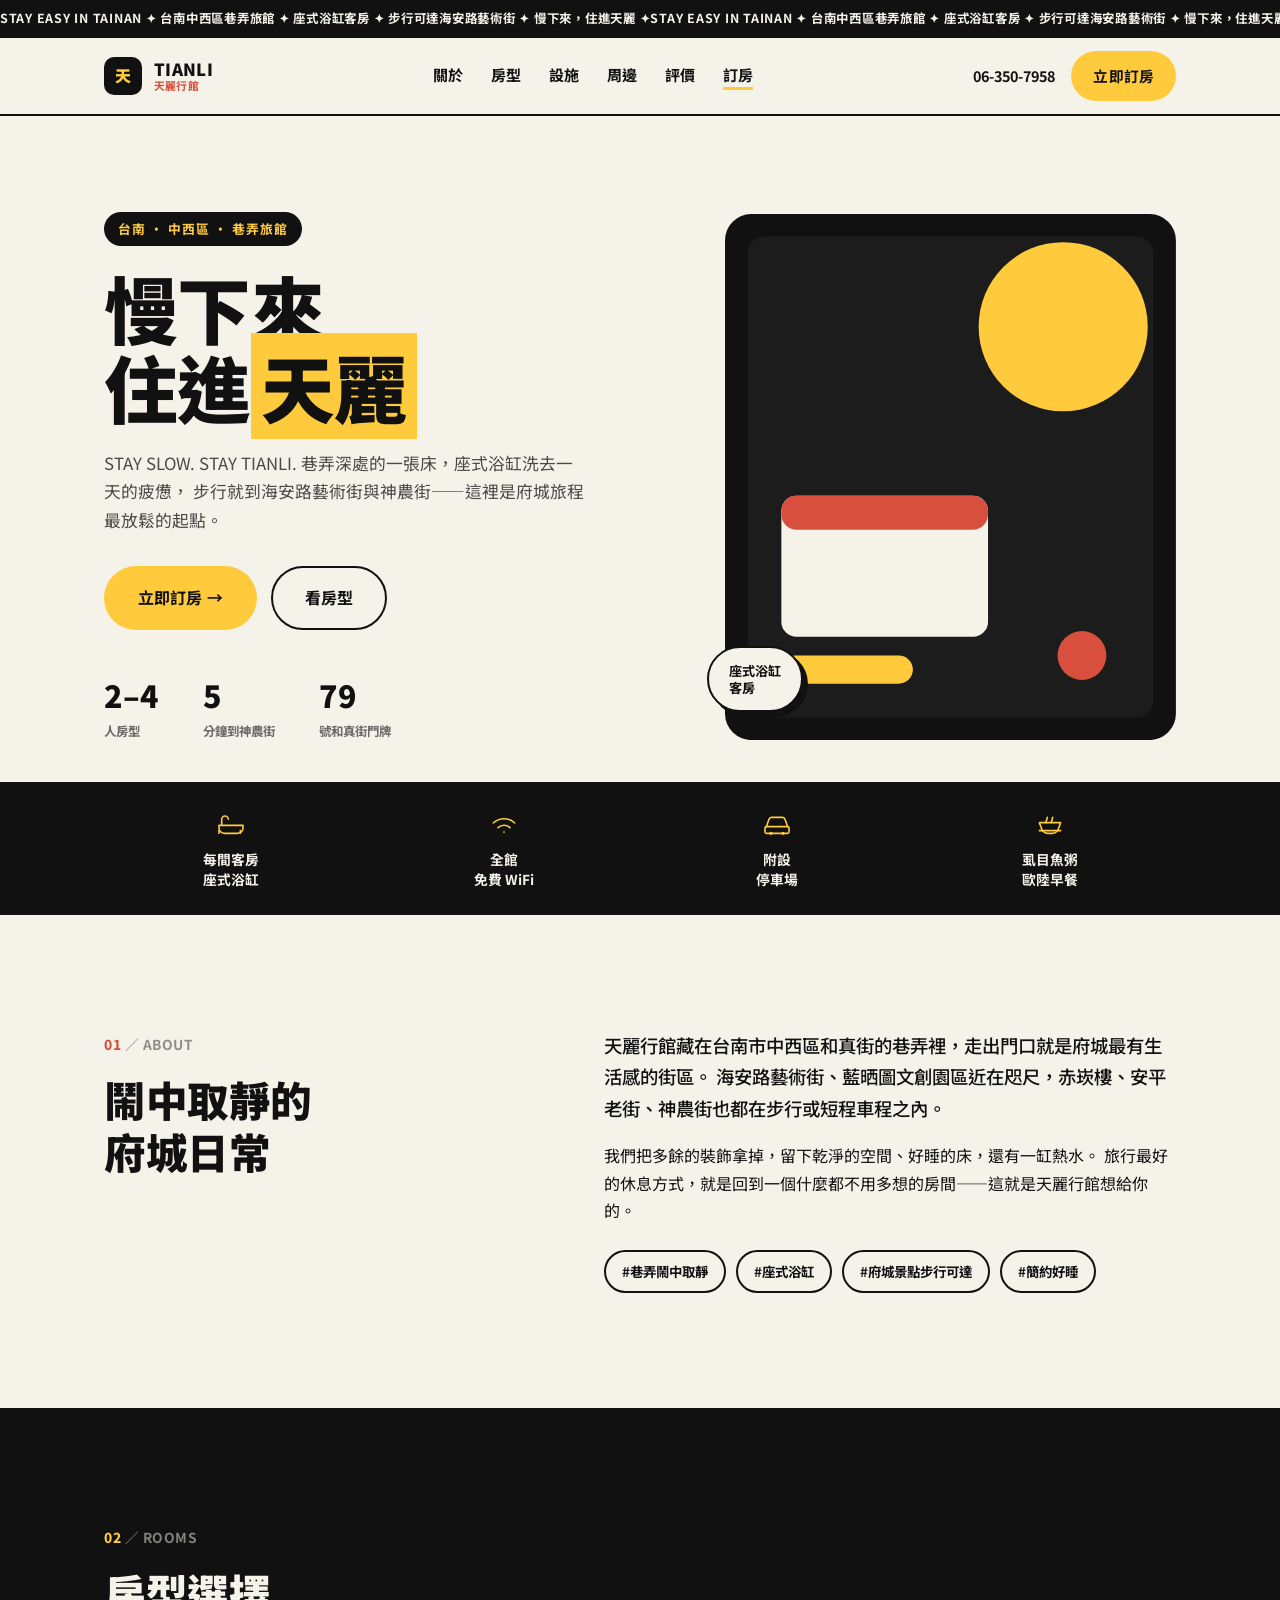
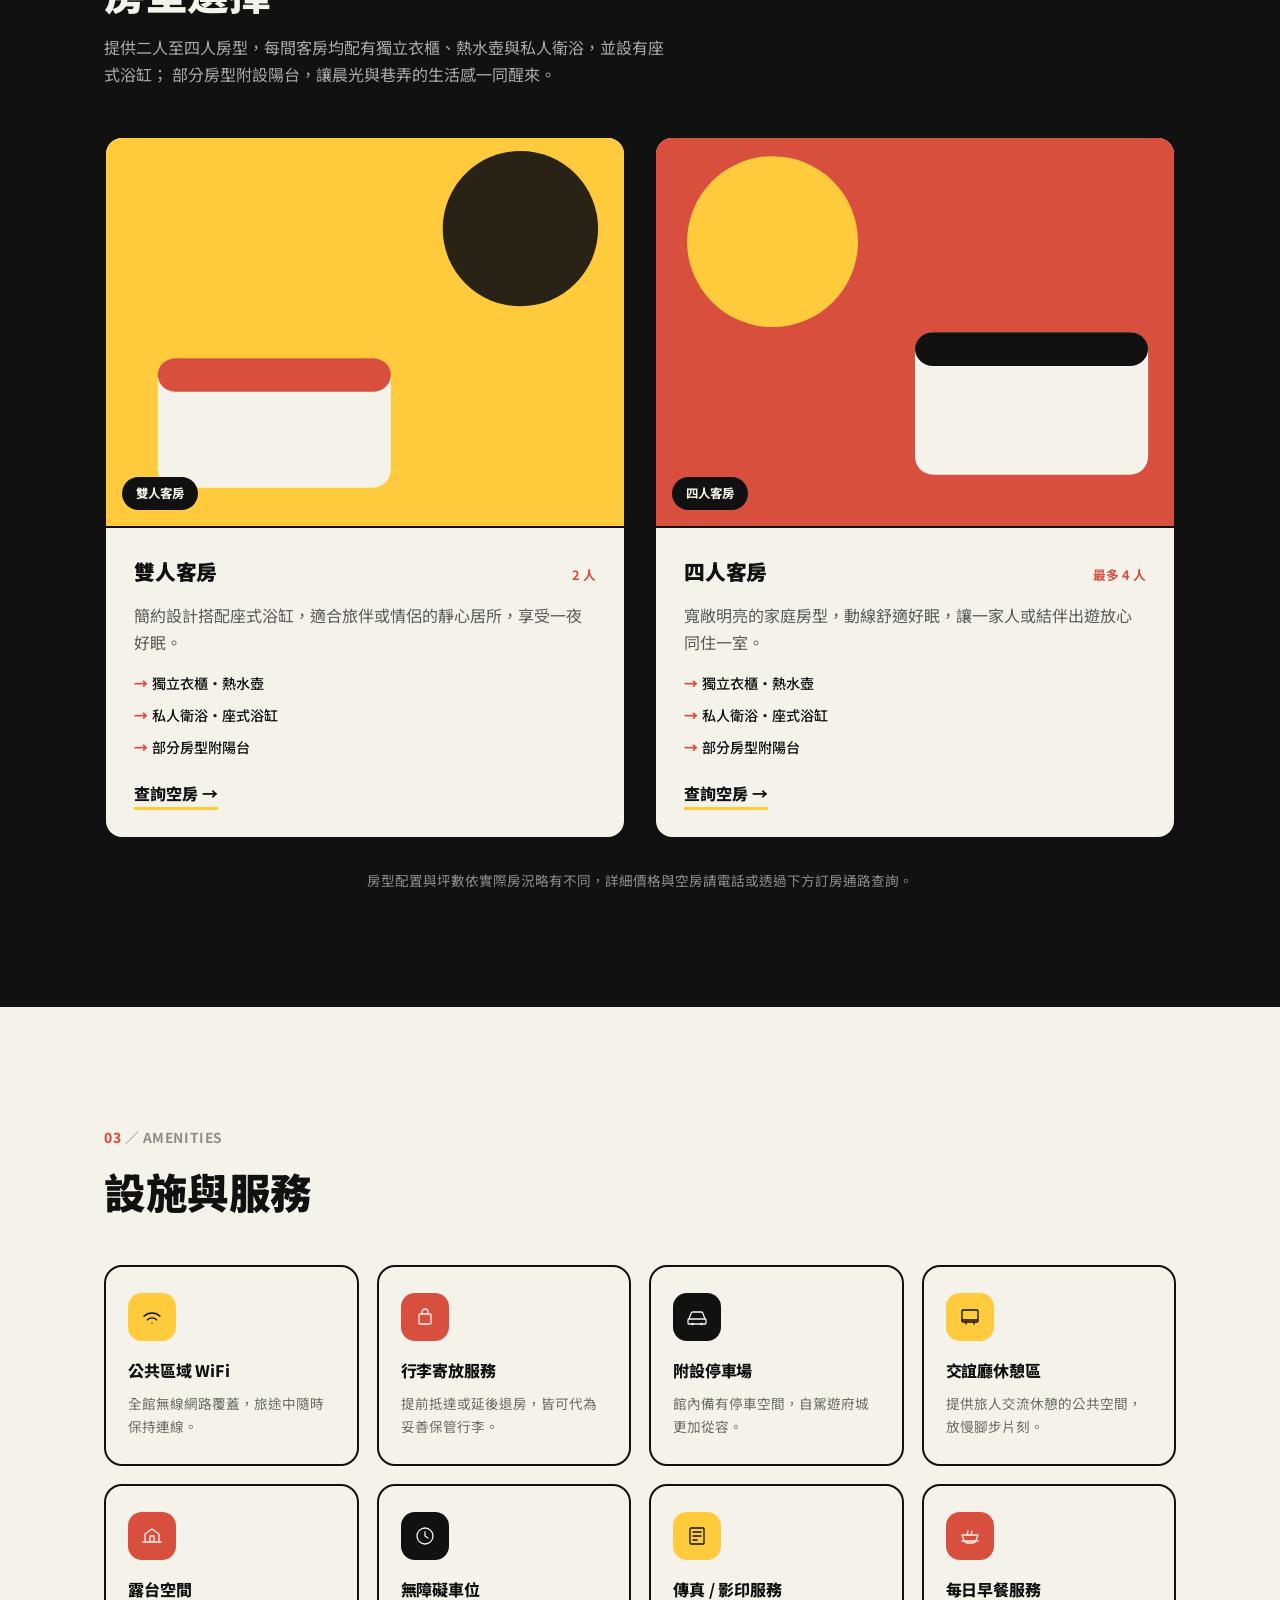
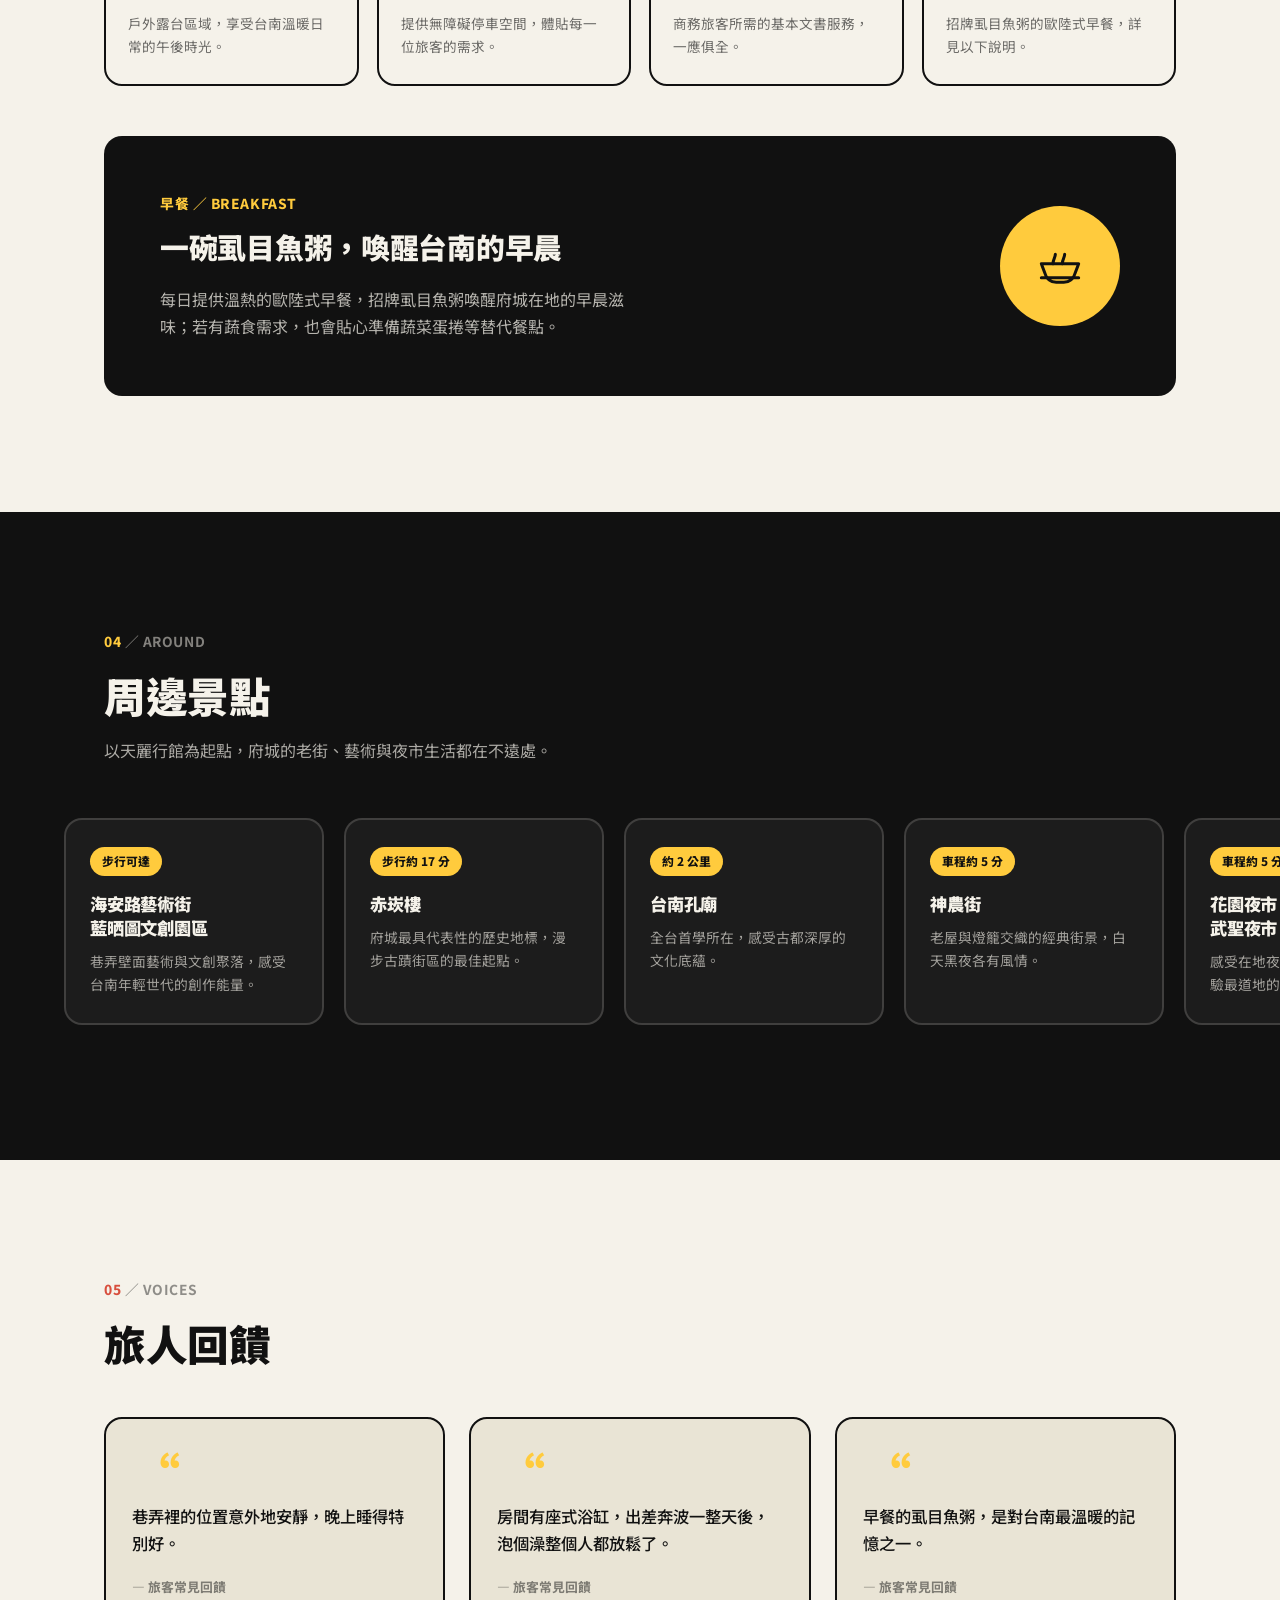
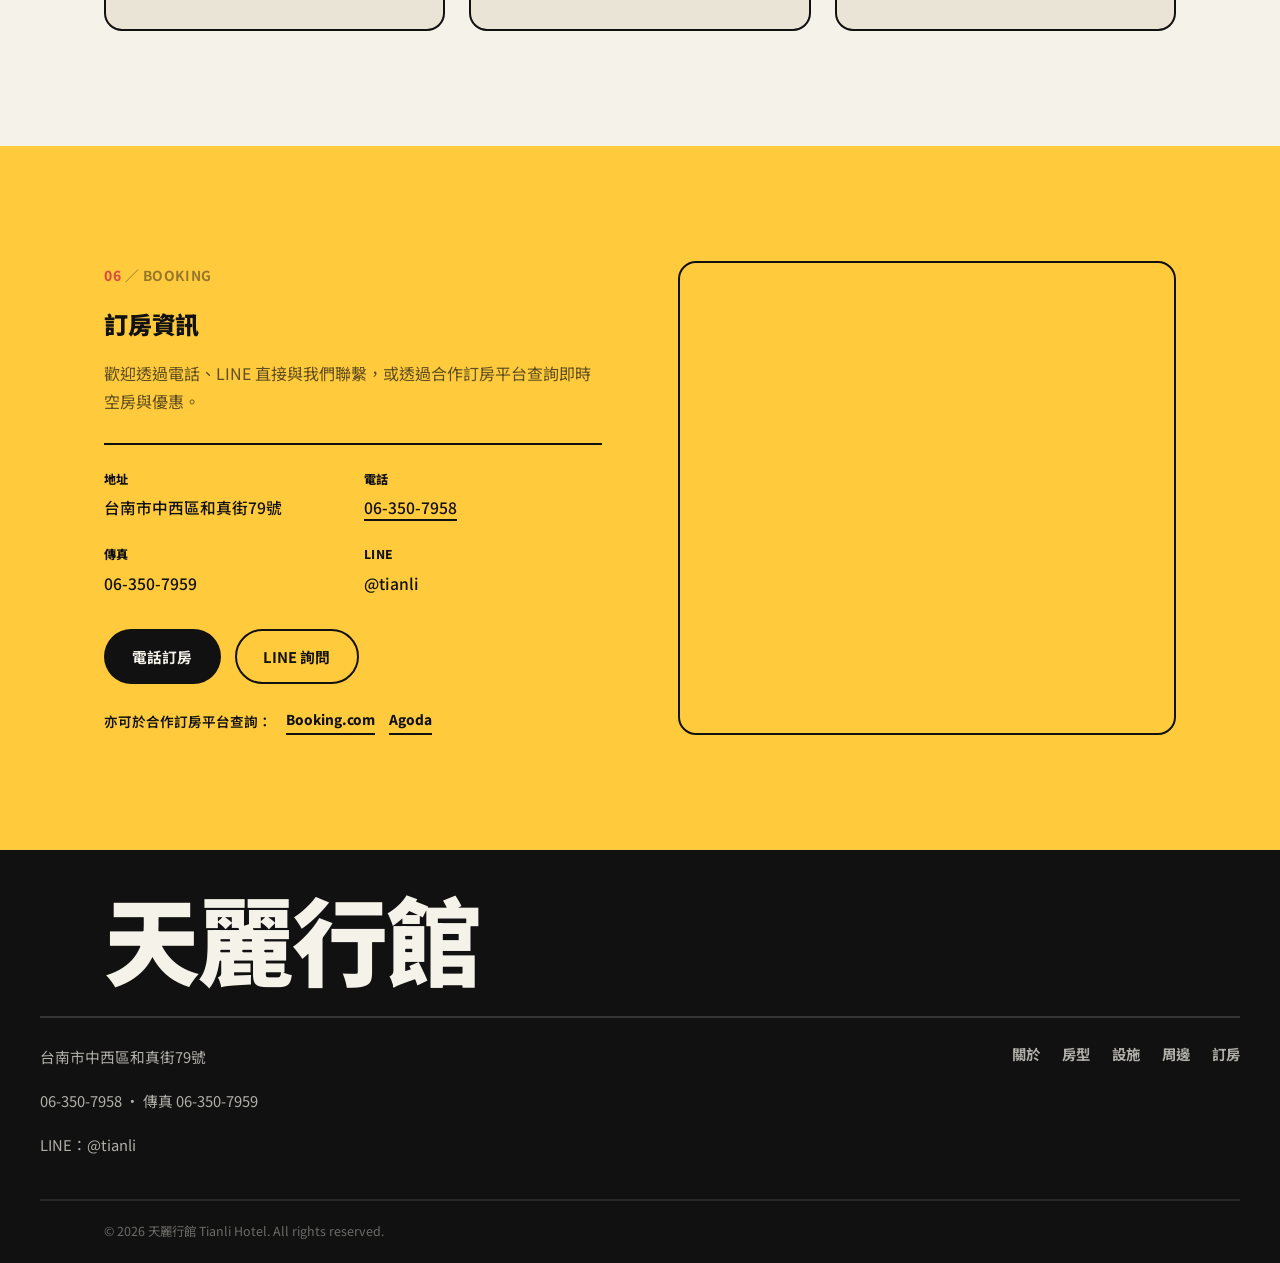
==== commit 78ef48a4: "Redesign site with bold loft-style visual language Replace the zen-boutique v1 aesthetic with a bold" ====
--- a/index.html
+++ b/index.html
@@ -3,34 +3,39 @@
 <head>
 <meta charset="UTF-8">
 <meta name="viewport" content="width=device-width, initial-scale=1.0">
-<title>天麗行館 Tianli Hotel｜台南中西區巷弄靜謐行館</title>
-<meta name="description" content="天麗行館位於台南市中西區和真街，鬧中取靜的巷弄行館。步行可達海安路藝術街、神農街，房內設有座式浴缸與禪意空間設計，提供二至四人房型與歐陸式早餐。">
-<link rel="icon" href="data:image/svg+xml,<svg xmlns=%22http://www.w3.org/2000/svg%22 viewBox=%220 0 100 100%22><rect width=%22100%22 height=%22100%22 rx=%2220%22 fill=%22%232f4a3f%22/><text x=%2250%22 y=%2266%22 font-size=%2054%22 text-anchor=%22middle%22 fill=%22%23f2ead9%22 font-family=%22serif%22>天</text></svg>">
+<title>天麗行館 TIANLI｜STAY SLOW. STAY TIANLI. 台南中西區巷弄旅館</title>
+<meta name="description" content="天麗行館位於台南市中西區和真街，鬧中取靜的巷弄旅館。座式浴缸客房、步行可達海安路藝術街與神農街，慢下來，住進府城的日常。">
+<link rel="icon" href="data:image/svg+xml,<svg xmlns=%22http://www.w3.org/2000/svg%22 viewBox=%220 0 100 100%22><rect width=%22100%22 height=%22100%22 rx=%2222%22 fill=%22%23111111%22/><text x=%2250%22 y=%2270%22 font-size=%2260%22 text-anchor=%22middle%22 fill=%22%23ffcb3d%22 font-family=%22sans-serif%22 font-weight=%22900%22>天</text></svg>">
 <link rel="preconnect" href="https://fonts.googleapis.com">
 <link rel="preconnect" href="https://fonts.gstatic.com" crossorigin>
-<link href="https://fonts.googleapis.com/css2?family=Noto+Serif+TC:wght@400;600;700;900&family=Noto+Sans+TC:wght@300;400;500;600&display=swap" rel="stylesheet">
+<link href="https://fonts.googleapis.com/css2?family=Noto+Sans+TC:wght@400;500;700;900&display=swap" rel="stylesheet">
 <link rel="stylesheet" href="assets/css/style.css">
 </head>
 <body>
+
+<!-- ============ TOP TICKER ============ -->
+<div class="top-ticker" aria-hidden="true">
+  <div class="ticker-track">
+    <span>STAY EASY IN TAINAN ✦ 台南中西區巷弄旅館 ✦ 座式浴缸客房 ✦ 步行可達海安路藝術街 ✦ 慢下來，住進天麗 ✦ </span>
+    <span>STAY EASY IN TAINAN ✦ 台南中西區巷弄旅館 ✦ 座式浴缸客房 ✦ 步行可達海安路藝術街 ✦ 慢下來，住進天麗 ✦ </span>
+  </div>
+</div>
 
 <!-- ============ NAV ============ -->
 <header class="site-header" id="siteHeader">
   <div class="wrap header-inner">
     <a href="#top" class="brand">
       <span class="brand-mark">天</span>
-      <span class="brand-text">
-        <strong>天麗行館</strong>
-        <em>TIANLI HOTEL</em>
-      </span>
+      <span class="brand-word">TIANLI<em>天麗行館</em></span>
     </a>
 
     <nav class="main-nav" id="mainNav">
-      <a href="#about" data-nav>關於天麗</a>
+      <a href="#about" data-nav>關於</a>
       <a href="#rooms" data-nav>房型</a>
-      <a href="#amenities" data-nav>設施服務</a>
-      <a href="#neighborhood" data-nav>周邊景點</a>
-      <a href="#voices" data-nav>旅人回饋</a>
-      <a href="#booking" data-nav>訂房資訊</a>
+      <a href="#amenities" data-nav>設施</a>
+      <a href="#neighborhood" data-nav>周邊</a>
+      <a href="#voices" data-nav>評價</a>
+      <a href="#booking" data-nav>訂房</a>
     </nav>
 
     <div class="header-actions">
@@ -47,60 +52,61 @@
 
 <!-- ============ HERO ============ -->
 <section class="hero">
-  <div class="hero-art" aria-hidden="true">
-    <svg viewBox="0 0 1200 800" preserveAspectRatio="xMidYMid slice">
-      <defs>
-        <linearGradient id="heroGrad" x1="0" y1="0" x2="1" y2="1">
-          <stop offset="0%" stop-color="#2f4a3f"/>
-          <stop offset="55%" stop-color="#233b32"/>
-          <stop offset="100%" stop-color="#17251f"/>
-        </linearGradient>
-        <pattern id="lattice" width="60" height="60" patternUnits="userSpaceOnUse">
-          <path d="M0 30 L30 0 L60 30 L30 60 Z" fill="none" stroke="#c9a15a" stroke-opacity="0.14" stroke-width="1"/>
-        </pattern>
-      </defs>
-      <rect width="1200" height="800" fill="url(#heroGrad)"/>
-      <rect width="1200" height="800" fill="url(#lattice)"/>
-      <circle cx="980" cy="180" r="150" fill="#c9a15a" opacity="0.08"/>
-      <circle cx="150" cy="650" r="220" fill="#b5502f" opacity="0.10"/>
-      <g opacity="0.5" stroke="#f2ead9" stroke-width="2" fill="none">
-        <circle cx="920" cy="560" r="70"/>
-        <circle cx="920" cy="560" r="46"/>
-        <path d="M850 560 h140 M920 490 v140" stroke-opacity="0.25"/>
-      </g>
-    </svg>
-  </div>
-
-  <div class="wrap hero-inner">
-    <p class="eyebrow reveal">台南 · 中西區 巷弄行館</p>
-    <h1 class="hero-title reveal">
-      靜巷深處<br>
-      留一晚給自己
-    </h1>
-    <p class="hero-sub reveal">
-      天麗行館坐落府城最有生活感的巷弄之中，鬧中取靜。
-      以簡約禪意的空間與座式浴缸，安放旅途裡的疲憊。
-    </p>
-    <div class="hero-cta reveal">
-      <a href="#booking" class="btn btn-primary btn-lg">立即訂房</a>
-      <a href="#rooms" class="btn btn-ghost btn-lg">探索房型 ↓</a>
-    </div>
-  </div>
-
-  <div class="hero-meta reveal">
-    <div class="meta-item">
-      <span class="meta-num">79</span>
-      <span class="meta-label">和真街巷弄門牌</span>
-    </div>
-    <div class="meta-divider"></div>
-    <div class="meta-item">
-      <span class="meta-num">5<small>分</small></span>
-      <span class="meta-label">車程至神農街</span>
-    </div>
-    <div class="meta-divider"></div>
-    <div class="meta-item">
-      <span class="meta-num">2–4<small>人</small></span>
-      <span class="meta-label">彈性房型選擇</span>
+  <div class="wrap hero-grid">
+    <div class="hero-copy">
+      <p class="eyebrow reveal">台南 · 中西區 · 巷弄旅館</p>
+      <h1 class="hero-title reveal">
+        慢下來<br>
+        住進<span class="hl">天麗</span>
+      </h1>
+      <p class="hero-sub reveal">
+        STAY SLOW. STAY TIANLI. 巷弄深處的一張床，座式浴缸洗去一天的疲憊，
+        步行就到海安路藝術街與神農街——這裡是府城旅程最放鬆的起點。
+      </p>
+      <div class="hero-cta reveal">
+        <a href="#booking" class="btn btn-primary btn-lg">立即訂房 →</a>
+        <a href="#rooms" class="btn btn-outline btn-lg">看房型</a>
+      </div>
+      <div class="hero-stats reveal">
+        <div><strong>2–4</strong><span>人房型</span></div>
+        <div><strong>5</strong><span>分鐘到神農街</span></div>
+        <div><strong>79</strong><span>號和真街門牌</span></div>
+      </div>
+    </div>
+
+    <div class="hero-visual reveal" aria-hidden="true">
+      <svg viewBox="0 0 480 560" preserveAspectRatio="xMidYMid slice">
+        <rect width="480" height="560" rx="28" fill="#111111"/>
+        <rect x="24" y="24" width="432" height="512" rx="18" fill="#1c1c1c"/>
+        <circle cx="360" cy="120" r="90" fill="#ffcb3d"/>
+        <rect x="60" y="300" width="220" height="150" rx="16" fill="#f5f2ea"/>
+        <rect x="60" y="300" width="220" height="36" rx="16" fill="#d84f3e"/>
+        <rect x="60" y="470" width="140" height="30" rx="15" fill="#ffcb3d"/>
+        <circle cx="380" cy="470" r="26" fill="#d84f3e"/>
+      </svg>
+      <span class="visual-badge">座式浴缸<br>客房</span>
+    </div>
+  </div>
+</section>
+
+<!-- ============ FEATURE STRIP ============ -->
+<section class="feature-strip">
+  <div class="wrap feature-grid">
+    <div class="feature-item reveal">
+      <svg class="feature-ico" viewBox="0 0 48 48" fill="none" stroke="currentColor" stroke-width="2.4" stroke-linecap="round" stroke-linejoin="round"><path d="M6 26h36v4a8 8 0 01-8 8H14a8 8 0 01-8-8v-4z"/><path d="M10 26v-9a5 5 0 015-5 5 5 0 015 5"/><path d="M6 34v4M38 34v4"/></svg>
+      <p>每間客房<br>座式浴缸</p>
+    </div>
+    <div class="feature-item reveal">
+      <svg class="feature-ico" viewBox="0 0 48 48" fill="none" stroke="currentColor" stroke-width="2.4" stroke-linecap="round" stroke-linejoin="round"><path d="M24 36.2h.02M15 29.5a13 13 0 0118 0M8 22.5a23 23 0 0132 0"/></svg>
+      <p>全館<br>免費 WiFi</p>
+    </div>
+    <div class="feature-item reveal">
+      <svg class="feature-ico" viewBox="0 0 48 48" fill="none" stroke="currentColor" stroke-width="2.4" stroke-linecap="round" stroke-linejoin="round"><path d="M8 28l4-11a4 4 0 014-3h16a4 4 0 014 3l4 11"/><rect x="6" y="28" width="36" height="10" rx="2"/><circle cx="15" cy="38" r="2.4" fill="currentColor" stroke="none"/><circle cx="33" cy="38" r="2.4" fill="currentColor" stroke="none"/></svg>
+      <p>附設<br>停車場</p>
+    </div>
+    <div class="feature-item reveal">
+      <svg class="feature-ico" viewBox="0 0 48 48" fill="none" stroke="currentColor" stroke-width="2.4" stroke-linecap="round" stroke-linejoin="round"><path d="M8 22h32l-3 8a10 10 0 01-10 8h-6a10 10 0 01-10-8l-3-8z"/><path d="M18 22c0-4 2-5 2-8M26 22c0-4 2-5 2-8M8 34h32"/></svg>
+      <p>虱目魚粥<br>歐陸早餐</p>
     </div>
   </div>
 </section>
@@ -111,34 +117,33 @@
 <section class="section" id="about">
   <div class="wrap section-grid">
     <div class="section-head">
-      <span class="section-num">01</span>
-      <h2>在府城最熱鬧的角落<br>尋一份安靜</h2>
+      <span class="section-num">01 <em>／ ABOUT</em></span>
+      <h2>鬧中取靜的<br>府城日常</h2>
     </div>
     <div class="section-body">
       <p class="lede">
-        天麗行館位於台南市中西區和真街的巷弄之內，鬧中取靜。從海安路藝術街、藍晒圖文創園區，
-        到安平老街、安平古堡，或是府城經典的赤崁樓、大天后宮，皆在步行與短程車程可及的範圍。
+        天麗行館藏在台南市中西區和真街的巷弄裡，走出門口就是府城最有生活感的街區。
+        海安路藝術街、藍晒圖文創園區近在咫尺，赤崁樓、安平老街、神農街也都在步行或短程車程之內。
       </p>
       <p>
-        我們相信，旅行最好的休息方式，是回到一個安靜、乾淨、什麼都不必多做的房間。
-        天麗行館捨去繁複的裝飾，以木質調性與留白的空間語彙，
-        讓每一位旅人在喧鬧的府城之旅後，找回屬於自己的節奏。
+        我們把多餘的裝飾拿掉，留下乾淨的空間、好睡的床，還有一缸熱水。
+        旅行最好的休息方式，就是回到一個什麼都不用多想的房間——這就是天麗行館想給你的。
       </p>
       <ul class="about-tags">
-        <li>禪意極簡設計</li>
-        <li>座式浴缸客房</li>
-        <li>巷弄鬧中取靜</li>
-        <li>府城景點步行可達</li>
+        <li>#巷弄鬧中取靜</li>
+        <li>#座式浴缸</li>
+        <li>#府城景點步行可達</li>
+        <li>#簡約好睡</li>
       </ul>
     </div>
   </div>
 </section>
 
 <!-- ============ ROOMS ============ -->
-<section class="section section-alt" id="rooms">
+<section class="section section-dark" id="rooms">
   <div class="wrap">
-    <div class="section-head center">
-      <span class="section-num">02</span>
+    <div class="section-head split">
+      <span class="section-num light">02 <em>／ ROOMS</em></span>
       <h2>房型選擇</h2>
       <p class="section-desc">
         提供二人至四人房型，每間客房均配有獨立衣櫃、熱水壺與私人衛浴，並設有座式浴缸；
@@ -150,21 +155,22 @@
       <article class="room-card reveal">
         <div class="room-media" aria-hidden="true">
           <svg viewBox="0 0 400 300" preserveAspectRatio="xMidYMid slice">
-            <rect width="400" height="300" fill="#e7dfcd"/>
-            <rect x="0" y="200" width="400" height="100" fill="#cdbfa0"/>
-            <circle cx="320" cy="70" r="46" fill="#b5502f" opacity="0.85"/>
-            <rect x="40" y="150" width="140" height="90" rx="6" fill="#f2ead9"/>
-            <rect x="40" y="150" width="140" height="18" fill="#2f4a3f" opacity="0.7"/>
+            <rect width="400" height="300" fill="#ffcb3d"/>
+            <circle cx="320" cy="70" r="60" fill="#111111" opacity="0.9"/>
+            <rect x="40" y="170" width="180" height="100" rx="14" fill="#f5f2ea"/>
+            <rect x="40" y="170" width="180" height="26" rx="14" fill="#d84f3e"/>
           </svg>
           <span class="media-tag">雙人客房</span>
         </div>
         <div class="room-body">
-          <h3>雙人客房</h3>
-          <p class="room-cap">2 人入住</p>
-          <p>簡約禪風設計，柔軟寢具搭配座式浴缸，適合旅伴或情侶的靜心居所，享受一夜好眠。</p>
+          <div class="room-title-row">
+            <h3>雙人客房</h3>
+            <span class="room-cap">2 人</span>
+          </div>
+          <p>簡約設計搭配座式浴缸，適合旅伴或情侶的靜心居所，享受一夜好眠。</p>
           <ul class="room-feat">
-            <li>獨立衣櫃 · 熱水壺</li>
-            <li>私人衛浴 · 座式浴缸</li>
+            <li>獨立衣櫃・熱水壺</li>
+            <li>私人衛浴・座式浴缸</li>
             <li>部分房型附陽台</li>
           </ul>
           <a href="#booking" class="room-link">查詢空房 →</a>
@@ -174,21 +180,22 @@
       <article class="room-card reveal">
         <div class="room-media" aria-hidden="true">
           <svg viewBox="0 0 400 300" preserveAspectRatio="xMidYMid slice">
-            <rect width="400" height="300" fill="#233b32"/>
-            <rect x="0" y="210" width="400" height="90" fill="#17251f"/>
-            <circle cx="90" cy="80" r="54" fill="#c9a15a" opacity="0.85"/>
-            <rect x="220" y="140" width="150" height="100" rx="6" fill="#f2ead9" opacity="0.92"/>
-            <rect x="220" y="140" width="150" height="18" fill="#b5502f" opacity="0.8"/>
+            <rect width="400" height="300" fill="#d84f3e"/>
+            <circle cx="90" cy="80" r="66" fill="#ffcb3d"/>
+            <rect x="200" y="150" width="180" height="110" rx="14" fill="#f5f2ea"/>
+            <rect x="200" y="150" width="180" height="26" rx="14" fill="#111111"/>
           </svg>
           <span class="media-tag">四人客房</span>
         </div>
         <div class="room-body">
-          <h3>四人客房</h3>
-          <p class="room-cap">最多 4 人入住</p>
-          <p>寬敞明亮的家庭房型，動線舒適好眠，讓一家人或結伴出遊的旅人放心同住一室。</p>
+          <div class="room-title-row">
+            <h3>四人客房</h3>
+            <span class="room-cap">最多 4 人</span>
+          </div>
+          <p>寬敞明亮的家庭房型，動線舒適好眠，讓一家人或結伴出遊放心同住一室。</p>
           <ul class="room-feat">
-            <li>獨立衣櫃 · 熱水壺</li>
-            <li>私人衛浴 · 座式浴缸</li>
+            <li>獨立衣櫃・熱水壺</li>
+            <li>私人衛浴・座式浴缸</li>
             <li>部分房型附陽台</li>
           </ul>
           <a href="#booking" class="room-link">查詢空房 →</a>
@@ -196,9 +203,7 @@
       </article>
     </div>
 
-    <p class="room-note">
-      房型配置與坪數依實際房況略有不同，詳細價格與空房請電話或透過下方訂房通路查詢。
-    </p>
+    <p class="room-note">房型配置與坪數依實際房況略有不同，詳細價格與空房請電話或透過下方訂房通路查詢。</p>
   </div>
 </section>
 
@@ -206,65 +211,60 @@
 <section class="section" id="amenities">
   <div class="wrap">
     <div class="section-head">
-      <span class="section-num">03</span>
+      <span class="section-num">03 <em>／ AMENITIES</em></span>
       <h2>設施與服務</h2>
     </div>
 
     <div class="amenity-grid">
       <div class="amenity-card reveal">
-        <svg class="amenity-icon" viewBox="0 0 48 48" fill="none" stroke="currentColor" stroke-width="2"><path d="M24 12v-6M14 16l-4-4M34 16l4-4M24 40c-8 0-14-6-14-14 0 4 4 8 14 8s14-4 14-8c0 8-6 14-14 14z"/></svg>
+        <span class="amenity-badge badge-yellow"><svg viewBox="0 0 48 48" fill="none" stroke="currentColor" stroke-width="2.6" stroke-linecap="round" stroke-linejoin="round"><path d="M24 36.2h.02M15 29.5a13 13 0 0118 0M8 22.5a23 23 0 0132 0"/></svg></span>
         <h3>公共區域 WiFi</h3>
         <p>全館無線網路覆蓋，旅途中隨時保持連線。</p>
       </div>
       <div class="amenity-card reveal">
-        <svg class="amenity-icon" viewBox="0 0 48 48" fill="none" stroke="currentColor" stroke-width="2"><rect x="12" y="18" width="24" height="20" rx="2"/><path d="M18 18v-4a6 6 0 0112 0v4"/></svg>
+        <span class="amenity-badge badge-brick"><svg viewBox="0 0 48 48" fill="none" stroke="currentColor" stroke-width="2.6" stroke-linecap="round" stroke-linejoin="round"><rect x="12" y="18" width="24" height="20" rx="2"/><path d="M18 18v-4a6 6 0 0112 0v4"/></svg></span>
         <h3>行李寄放服務</h3>
         <p>提前抵達或延後退房，皆可代為妥善保管行李。</p>
       </div>
       <div class="amenity-card reveal">
-        <svg class="amenity-icon" viewBox="0 0 48 48" fill="none" stroke="currentColor" stroke-width="2"><path d="M8 28l4-12a4 4 0 014-3h16a4 4 0 014 3l4 12"/><rect x="6" y="28" width="36" height="10" rx="2"/><circle cx="14" cy="38" r="2"/><circle cx="34" cy="38" r="2"/></svg>
+        <span class="amenity-badge badge-black"><svg viewBox="0 0 48 48" fill="none" stroke="currentColor" stroke-width="2.6" stroke-linecap="round" stroke-linejoin="round"><path d="M8 28l4-11a4 4 0 014-3h16a4 4 0 014 3l4 11"/><rect x="6" y="28" width="36" height="10" rx="2"/><circle cx="15" cy="38" r="2.4" fill="currentColor" stroke="none"/><circle cx="33" cy="38" r="2.4" fill="currentColor" stroke="none"/></svg></span>
         <h3>附設停車場</h3>
         <p>館內備有停車空間，自駕遊府城更加從容。</p>
       </div>
       <div class="amenity-card reveal">
-        <svg class="amenity-icon" viewBox="0 0 48 48" fill="none" stroke="currentColor" stroke-width="2"><rect x="8" y="10" width="32" height="24" rx="2"/><path d="M8 30h32M16 34v4M32 34v4"/></svg>
+        <span class="amenity-badge badge-yellow"><svg viewBox="0 0 48 48" fill="none" stroke="currentColor" stroke-width="2.6" stroke-linecap="round" stroke-linejoin="round"><rect x="8" y="10" width="32" height="24" rx="2"/><path d="M8 30h32M16 34v4M32 34v4"/></svg></span>
         <h3>交誼廳休憩區</h3>
         <p>提供旅人交流休憩的公共空間，放慢腳步片刻。</p>
       </div>
       <div class="amenity-card reveal">
-        <svg class="amenity-icon" viewBox="0 0 48 48" fill="none" stroke="currentColor" stroke-width="2"><path d="M6 36h36M10 36V20l14-10 14 10v16"/><path d="M20 36V24h8v12"/></svg>
+        <span class="amenity-badge badge-brick"><svg viewBox="0 0 48 48" fill="none" stroke="currentColor" stroke-width="2.6" stroke-linecap="round" stroke-linejoin="round"><path d="M6 36h36M10 36V20l14-10 14 10v16"/><path d="M20 36V24h8v12"/></svg></span>
         <h3>露台空間</h3>
         <p>戶外露台區域，享受台南溫暖日常的午後時光。</p>
       </div>
       <div class="amenity-card reveal">
-        <svg class="amenity-icon" viewBox="0 0 48 48" fill="none" stroke="currentColor" stroke-width="2"><circle cx="24" cy="24" r="16"/><path d="M24 16v8l6 4"/></svg>
+        <span class="amenity-badge badge-black"><svg viewBox="0 0 48 48" fill="none" stroke="currentColor" stroke-width="2.6" stroke-linecap="round" stroke-linejoin="round"><circle cx="24" cy="24" r="16"/><path d="M24 16v8l6 4"/></svg></span>
         <h3>無障礙車位</h3>
         <p>提供無障礙停車空間，體貼每一位旅客的需求。</p>
       </div>
       <div class="amenity-card reveal">
-        <svg class="amenity-icon" viewBox="0 0 48 48" fill="none" stroke="currentColor" stroke-width="2"><rect x="10" y="8" width="28" height="32" rx="2"/><path d="M16 16h16M16 24h16M16 32h8"/></svg>
+        <span class="amenity-badge badge-yellow"><svg viewBox="0 0 48 48" fill="none" stroke="currentColor" stroke-width="2.6" stroke-linecap="round" stroke-linejoin="round"><rect x="10" y="8" width="28" height="32" rx="2"/><path d="M16 16h16M16 24h16M16 32h8"/></svg></span>
         <h3>傳真 / 影印服務</h3>
         <p>商務旅客所需的基本文書服務，一應俱全。</p>
       </div>
       <div class="amenity-card reveal">
-        <svg class="amenity-icon" viewBox="0 0 48 48" fill="none" stroke="currentColor" stroke-width="2"><path d="M10 40c4-16 24-16 28 0"/><circle cx="24" cy="16" r="8"/></svg>
+        <span class="amenity-badge badge-brick"><svg viewBox="0 0 48 48" fill="none" stroke="currentColor" stroke-width="2.6" stroke-linecap="round" stroke-linejoin="round"><path d="M8 22h32l-3 8a10 10 0 01-10 8h-6a10 10 0 01-10-8l-3-8z"/><path d="M18 22c0-4 2-5 2-8M26 22c0-4 2-5 2-8M8 34h32"/></svg></span>
         <h3>每日早餐服務</h3>
-        <p>館內供應歐陸式早餐，詳見以下說明。</p>
+        <p>招牌虱目魚粥的歐陸式早餐，詳見以下說明。</p>
       </div>
     </div>
 
     <div class="breakfast-banner reveal">
       <div class="breakfast-text">
-        <span class="section-num small">早餐</span>
+        <span class="section-num small light">早餐 ／ BREAKFAST</span>
         <h3>一碗虱目魚粥，喚醒台南的早晨</h3>
-        <p>
-          每日提供溫熱的歐陸式早餐，招牌虱目魚粥喚醒府城在地的早晨滋味；
-          若有蔬食需求，也會貼心準備蔬菜蛋捲等替代餐點，照顧每一位旅人的需要。
-        </p>
-      </div>
-      <div class="breakfast-art" aria-hidden="true">
-        <svg viewBox="0 0 200 200"><circle cx="100" cy="100" r="90" fill="#b5502f" opacity="0.12"/><circle cx="100" cy="100" r="60" fill="#b5502f" opacity="0.2"/><circle cx="100" cy="100" r="30" fill="#b5502f" opacity="0.35"/></svg>
-      </div>
+        <p>每日提供溫熱的歐陸式早餐，招牌虱目魚粥喚醒府城在地的早晨滋味；若有蔬食需求，也會貼心準備蔬菜蛋捲等替代餐點。</p>
+      </div>
+      <div class="breakfast-badge"><svg viewBox="0 0 48 48" fill="none" stroke="#111111" stroke-width="2.6" stroke-linecap="round" stroke-linejoin="round"><path d="M8 22h32l-3 8a10 10 0 01-10 8h-6a10 10 0 01-10-8l-3-8z"/><path d="M18 22c0-4 2-5 2-8M26 22c0-4 2-5 2-8M8 34h32"/></svg></div>
     </div>
   </div>
 </section>
@@ -272,41 +272,43 @@
 <!-- ============ NEIGHBORHOOD ============ -->
 <section class="section section-dark" id="neighborhood">
   <div class="wrap">
-    <div class="section-head light">
-      <span class="section-num">04</span>
+    <div class="section-head">
+      <span class="section-num light">04 <em>／ AROUND</em></span>
       <h2>周邊景點</h2>
       <p class="section-desc">以天麗行館為起點，府城的老街、藝術與夜市生活都在不遠處。</p>
     </div>
-
-    <div class="spot-list">
-      <div class="spot-item reveal">
+  </div>
+
+  <div class="spot-scroll">
+    <div class="spot-track">
+      <div class="spot-card reveal">
         <span class="spot-time">步行可達</span>
-        <h3>海安路藝術街 · 藍晒圖文創園區</h3>
+        <h3>海安路藝術街<br>藍晒圖文創園區</h3>
         <p>巷弄壁面藝術與文創聚落，感受台南年輕世代的創作能量。</p>
       </div>
-      <div class="spot-item reveal">
+      <div class="spot-card reveal">
         <span class="spot-time">步行約 17 分</span>
         <h3>赤崁樓</h3>
         <p>府城最具代表性的歷史地標，漫步古蹟街區的最佳起點。</p>
       </div>
-      <div class="spot-item reveal">
+      <div class="spot-card reveal">
         <span class="spot-time">約 2 公里</span>
         <h3>台南孔廟</h3>
         <p>全台首學所在，感受古都深厚的文化底蘊。</p>
       </div>
-      <div class="spot-item reveal">
+      <div class="spot-card reveal">
         <span class="spot-time">車程約 5 分</span>
         <h3>神農街</h3>
         <p>老屋與燈籠交織的經典街景，白天黑夜各有風情。</p>
       </div>
-      <div class="spot-item reveal">
+      <div class="spot-card reveal">
         <span class="spot-time">車程約 5 分</span>
-        <h3>花園夜市 · 武聖夜市</h3>
+        <h3>花園夜市<br>武聖夜市</h3>
         <p>感受在地夜生活與台南小吃，體驗最道地的府城日常。</p>
       </div>
-      <div class="spot-item reveal">
+      <div class="spot-card reveal">
         <span class="spot-time">短程可達</span>
-        <h3>安平老街 · 安平古堡</h3>
+        <h3>安平老街<br>安平古堡</h3>
         <p>沿海歷史聚落，府城最經典的一日散策路線。</p>
       </div>
     </div>
@@ -317,21 +319,24 @@
 <section class="section" id="voices">
   <div class="wrap">
     <div class="section-head">
-      <span class="section-num">05</span>
+      <span class="section-num">05 <em>／ VOICES</em></span>
       <h2>旅人回饋</h2>
     </div>
 
     <div class="voice-grid">
       <blockquote class="voice-card reveal">
-        <p>「巷弄裡的位置意外地安靜，晚上睡得特別好。」</p>
+        <span class="quote-mark">“</span>
+        <p>巷弄裡的位置意外地安靜，晚上睡得特別好。</p>
         <cite>— 旅客常見回饋</cite>
       </blockquote>
       <blockquote class="voice-card reveal">
-        <p>「房間有座式浴缸，出差奔波一整天後，泡個澡整個人都放鬆了。」</p>
+        <span class="quote-mark">“</span>
+        <p>房間有座式浴缸，出差奔波一整天後，泡個澡整個人都放鬆了。</p>
         <cite>— 旅客常見回饋</cite>
       </blockquote>
       <blockquote class="voice-card reveal">
-        <p>「早餐的虱目魚粥，是對台南最溫暖的記憶之一。」</p>
+        <span class="quote-mark">“</span>
+        <p>早餐的虱目魚粥，是對台南最溫暖的記憶之一。</p>
         <cite>— 旅客常見回饋</cite>
       </blockquote>
     </div>
@@ -339,35 +344,23 @@
 </section>
 
 <!-- ============ BOOKING / LOCATION ============ -->
-<section class="section section-alt" id="booking">
+<section class="section section-yellow" id="booking">
   <div class="wrap booking-grid">
     <div class="booking-info">
-      <span class="section-num">06</span>
+      <span class="section-num">06 <em>／ BOOKING</em></span>
       <h2>訂房資訊</h2>
       <p class="section-desc">歡迎透過電話、LINE 直接與我們聯繫，或透過合作訂房平台查詢即時空房與優惠。</p>
 
       <dl class="info-list">
-        <div>
-          <dt>地址</dt>
-          <dd>台南市中西區和真街79號</dd>
-        </div>
-        <div>
-          <dt>電話</dt>
-          <dd><a href="tel:0663507958">06-350-7958</a></dd>
-        </div>
-        <div>
-          <dt>傳真</dt>
-          <dd>06-350-7959</dd>
-        </div>
-        <div>
-          <dt>LINE</dt>
-          <dd>@tianli</dd>
-        </div>
+        <div><dt>地址</dt><dd>台南市中西區和真街79號</dd></div>
+        <div><dt>電話</dt><dd><a href="tel:0663507958">06-350-7958</a></dd></div>
+        <div><dt>傳真</dt><dd>06-350-7959</dd></div>
+        <div><dt>LINE</dt><dd>@tianli</dd></div>
       </dl>
 
       <div class="booking-actions">
-        <a href="tel:0663507958" class="btn btn-primary">電話訂房</a>
-        <a href="https://line.me/R/ti/p/@tianli" target="_blank" rel="noopener" class="btn btn-outline">LINE 詢問</a>
+        <a href="tel:0663507958" class="btn btn-dark">電話訂房</a>
+        <a href="https://line.me/R/ti/p/@tianli" target="_blank" rel="noopener" class="btn btn-outline-dark">LINE 詢問</a>
       </div>
 
       <div class="ota-links">
@@ -392,38 +385,29 @@
 
 <!-- ============ FOOTER ============ -->
 <footer class="site-footer">
+  <div class="wrap footer-wordmark">
+    <span>天麗行館</span>
+  </div>
   <div class="wrap footer-inner">
-    <div class="footer-brand">
-      <span class="brand-mark">天</span>
-      <div>
-        <strong>天麗行館</strong>
-        <em>TIANLI HOTEL</em>
-      </div>
-    </div>
-
-    <nav class="footer-nav">
-      <a href="#about">關於天麗</a>
-      <a href="#rooms">房型</a>
-      <a href="#amenities">設施服務</a>
-      <a href="#neighborhood">周邊景點</a>
-      <a href="#booking">訂房資訊</a>
-    </nav>
-
     <div class="footer-contact">
       <p>台南市中西區和真街79號</p>
       <p><a href="tel:0663507958">06-350-7958</a> · 傳真 06-350-7959</p>
       <p>LINE：@tianli</p>
     </div>
+    <nav class="footer-nav">
+      <a href="#about">關於</a>
+      <a href="#rooms">房型</a>
+      <a href="#amenities">設施</a>
+      <a href="#neighborhood">周邊</a>
+      <a href="#booking">訂房</a>
+    </nav>
   </div>
   <div class="wrap footer-bottom">
     <p>© 2026 天麗行館 Tianli Hotel. All rights reserved.</p>
   </div>
 </footer>
 
-<a href="#booking" class="mobile-booking-bar">
-  <span>查詢空房 / 立即訂房</span>
-</a>
-
+<a href="#booking" class="mobile-booking-bar"><span>查詢空房 / 立即訂房</span></a>
 <button class="to-top" id="toTop" aria-label="回到頂部">↑</button>
 
 <script src="assets/js/main.js"></script>
--- a/assets/css/style.css
+++ b/assets/css/style.css
@@ -1,57 +1,69 @@
 /* ============================================================
-   天麗行館 Tianli Hotel — Design Tokens
+   天麗行館 TIANLI — Bold Loft Design Tokens
    ============================================================ */
 :root {
-  --ink: #1c1a16;
-  --cream: #f7f2e7;
-  --cream-deep: #efe6d2;
-  --pine: #2f4a3f;
-  --pine-deep: #17251f;
-  --brick: #b5502f;
-  --gold: #c9a15a;
-  --line: rgba(28, 26, 22, 0.12);
-
-  --font-serif: "Noto Serif TC", "Georgia", serif;
-  --font-sans: "Noto Sans TC", "Helvetica Neue", Arial, sans-serif;
-
-  --container: 1180px;
+  --ink: #111111;
+  --paper: #f5f2ea;
+  --paper-deep: #e9e4d5;
+  --yellow: #ffcb3d;
+  --brick: #d84f3e;
+  --line: rgba(17, 17, 17, 0.14);
+
+  --font: "Noto Sans TC", "Helvetica Neue", Arial, sans-serif;
+  --container: 1200px;
   --gutter: clamp(20px, 5vw, 64px);
-  --radius: 4px;
-
+  --radius: 18px;
   --ease: cubic-bezier(0.22, 1, 0.36, 1);
 }
 
 * { box-sizing: border-box; }
-html { scroll-behavior: smooth; scroll-padding-top: 88px; }
+html { scroll-behavior: smooth; scroll-padding-top: 130px; }
 
 body {
   margin: 0;
-  background: var(--cream);
+  background: var(--paper);
   color: var(--ink);
-  font-family: var(--font-sans);
-  font-weight: 300;
-  line-height: 1.75;
+  font-family: var(--font);
+  font-weight: 400;
+  line-height: 1.7;
   -webkit-font-smoothing: antialiased;
 }
 
 img, svg { display: block; max-width: 100%; }
-
 a { color: inherit; text-decoration: none; }
-
-h1, h2, h3 {
-  font-family: var(--font-serif);
-  font-weight: 700;
-  margin: 0;
-  letter-spacing: 0.02em;
-}
-
+h1, h2, h3 { font-weight: 900; margin: 0; letter-spacing: -0.01em; }
 p { margin: 0 0 1em; }
 p:last-child { margin-bottom: 0; }
 
-.wrap {
-  max-width: var(--container);
-  margin: 0 auto;
-  padding: 0 var(--gutter);
+.wrap { max-width: var(--container); margin: 0 auto; padding: 0 var(--gutter); }
+
+/* ============================================================
+   Ticker
+   ============================================================ */
+.top-ticker {
+  background: var(--ink);
+  color: var(--paper);
+  overflow: hidden;
+  white-space: nowrap;
+  height: 38px;
+  display: flex;
+  align-items: center;
+  position: relative;
+  z-index: 101;
+}
+.ticker-track {
+  display: flex;
+  animation: ticker 26s linear infinite;
+}
+.ticker-track span {
+  font-size: 0.78rem;
+  letter-spacing: 0.06em;
+  font-weight: 700;
+  padding-right: 0;
+}
+@keyframes ticker {
+  from { transform: translateX(0); }
+  to { transform: translateX(-50%); }
 }
 
 /* ============================================================
@@ -61,514 +73,343 @@
   display: inline-flex;
   align-items: center;
   gap: 8px;
-  padding: 13px 28px;
-  border-radius: var(--radius);
+  padding: 13px 26px;
+  border-radius: 999px;
   font-size: 0.92rem;
-  letter-spacing: 0.04em;
-  border: 1px solid transparent;
-  transition: all 0.3s var(--ease);
+  font-weight: 700;
+  letter-spacing: 0.01em;
+  border: 2px solid transparent;
+  transition: transform 0.25s var(--ease), box-shadow 0.25s var(--ease), background 0.25s var(--ease);
   cursor: pointer;
   white-space: nowrap;
 }
-.btn-primary { background: var(--brick); color: var(--cream); }
-.btn-primary:hover { background: #973f22; transform: translateY(-1px); }
-.btn-ghost { color: var(--cream); border-color: rgba(247, 242, 231, 0.45); }
-.btn-ghost:hover { background: rgba(247, 242, 231, 0.12); border-color: var(--cream); }
-.btn-outline { border-color: var(--pine); color: var(--pine); }
-.btn-outline:hover { background: var(--pine); color: var(--cream); }
-.btn-lg { padding: 16px 34px; font-size: 1rem; }
+.btn-primary { background: var(--yellow); color: var(--ink); }
+.btn-primary:hover { transform: translateY(-2px); box-shadow: 4px 6px 0 var(--ink); }
+.btn-outline { border-color: var(--ink); color: var(--ink); }
+.btn-outline:hover { background: var(--ink); color: var(--paper); }
+.btn-dark { background: var(--ink); color: var(--paper); }
+.btn-dark:hover { transform: translateY(-2px); box-shadow: 4px 6px 0 rgba(17,17,17,0.3); }
+.btn-outline-dark { border-color: var(--ink); color: var(--ink); }
+.btn-outline-dark:hover { background: var(--ink); color: var(--paper); }
+.btn-lg { padding: 16px 32px; font-size: 1rem; }
 
 /* ============================================================
    Header
    ============================================================ */
 .site-header {
-  position: fixed;
+  position: sticky;
   top: 0; left: 0; right: 0;
   z-index: 100;
-  background: transparent;
-  transition: background 0.35s var(--ease), box-shadow 0.35s var(--ease), border-color .35s var(--ease);
-  border-bottom: 1px solid transparent;
-}
-.site-header.is-scrolled {
-  background: rgba(247, 242, 231, 0.92);
-  backdrop-filter: saturate(180%) blur(10px);
-  border-bottom-color: var(--line);
-}
-
-.header-inner {
-  display: flex;
-  align-items: center;
-  justify-content: space-between;
-  height: 84px;
-}
+  background: var(--paper);
+  border-bottom: 2px solid var(--ink);
+}
+
+.header-inner { display: flex; align-items: center; justify-content: space-between; height: 76px; }
 
 .brand { display: flex; align-items: center; gap: 12px; }
 .brand-mark {
-  width: 40px; height: 40px;
+  width: 38px; height: 38px;
   display: grid; place-items: center;
-  background: var(--pine);
-  color: var(--cream);
-  font-family: var(--font-serif);
-  border-radius: 3px;
+  background: var(--ink);
+  color: var(--yellow);
+  font-weight: 900;
+  border-radius: 10px;
   flex-shrink: 0;
 }
-.brand-text { display: flex; flex-direction: column; line-height: 1.2; }
-.brand-text strong {
-  font-family: var(--font-serif);
-  font-size: 1.05rem;
+.brand-word { display: flex; flex-direction: column; line-height: 1.15; font-weight: 900; font-size: 1.05rem; letter-spacing: 0.02em; }
+.brand-word em { font-style: normal; font-size: 0.68rem; font-weight: 700; color: var(--brick); letter-spacing: 0.02em; }
+
+.main-nav { display: flex; gap: 28px; }
+.main-nav a { font-size: 0.94rem; font-weight: 700; position: relative; padding-bottom: 3px; }
+.main-nav a::after {
+  content: ""; position: absolute; left: 0; right: 100%; bottom: 0;
+  height: 3px; background: var(--yellow);
+  transition: right 0.3s var(--ease);
+}
+.main-nav a:hover::after, .main-nav a.is-active::after { right: 0; }
+
+.header-actions { display: flex; align-items: center; gap: 16px; }
+.tel-link { font-size: 0.9rem; font-weight: 700; }
+.header-actions .btn-primary { padding: 10px 20px; }
+
+.nav-toggle {
+  display: none; width: 40px; height: 40px;
+  border: none; background: transparent;
+  flex-direction: column; justify-content: center; align-items: center; gap: 5px;
+  cursor: pointer;
+  position: relative;
+  z-index: 101;
+}
+.nav-toggle span { width: 22px; height: 2px; background: var(--ink); transition: all 0.3s var(--ease); }
+.nav-toggle.is-open span:nth-child(1) { transform: translateY(7px) rotate(45deg); }
+.nav-toggle.is-open span:nth-child(2) { opacity: 0; }
+.nav-toggle.is-open span:nth-child(3) { transform: translateY(-7px) rotate(-45deg); }
+
+/* ============================================================
+   Hero
+   ============================================================ */
+.hero { padding: clamp(48px, 8vw, 96px) 0 40px; }
+.hero-grid {
+  display: grid;
+  grid-template-columns: 1.1fr 0.9fr;
+  gap: clamp(32px, 6vw, 70px);
+  align-items: center;
+}
+.eyebrow {
+  display: inline-block;
+  font-size: 0.8rem; font-weight: 700; letter-spacing: 0.08em;
+  background: var(--ink); color: var(--yellow);
+  padding: 6px 14px; border-radius: 999px;
+  margin-bottom: 22px;
+}
+.hero-title {
+  font-size: clamp(2.6rem, 6vw, 4.6rem);
+  line-height: 1.08;
+  margin-bottom: 22px;
+}
+.hero-title .hl {
+  background: var(--yellow);
+  padding: 0 10px;
+  box-decoration-break: clone;
+  -webkit-box-decoration-break: clone;
+}
+.hero-sub { font-size: 1.05rem; max-width: 480px; color: rgba(17,17,17,0.75); margin-bottom: 32px; }
+.hero-cta { display: flex; gap: 14px; flex-wrap: wrap; margin-bottom: 40px; }
+
+.hero-stats { display: flex; gap: clamp(20px, 4vw, 44px); flex-wrap: wrap; }
+.hero-stats div { display: flex; flex-direction: column; }
+.hero-stats strong { font-size: 1.9rem; font-weight: 900; }
+.hero-stats span { font-size: 0.78rem; color: rgba(17,17,17,0.6); font-weight: 700; }
+
+.hero-visual { position: relative; }
+.hero-visual svg { border-radius: var(--radius); }
+.visual-badge {
+  position: absolute; left: -18px; bottom: 28px;
+  background: var(--paper);
+  border: 2px solid var(--ink);
+  border-radius: 999px;
+  padding: 14px 20px;
+  font-size: 0.82rem; font-weight: 700;
+  line-height: 1.3;
+  box-shadow: 5px 5px 0 var(--ink);
+}
+
+/* ============================================================
+   Feature strip
+   ============================================================ */
+.feature-strip { background: var(--ink); color: var(--paper); padding: 26px 0; }
+.feature-grid { display: grid; grid-template-columns: repeat(4, 1fr); gap: 20px; text-align: center; }
+.feature-item { display: flex; flex-direction: column; align-items: center; gap: 10px; }
+.feature-ico { width: 32px; height: 32px; color: var(--yellow); }
+.feature-item p { font-size: 0.86rem; font-weight: 700; margin: 0; line-height: 1.4; }
+
+/* ============================================================
+   Sections — shared
+   ============================================================ */
+.section { padding: clamp(64px, 9vw, 120px) 0; }
+.section-dark { background: var(--ink); color: var(--paper); }
+.section-yellow { background: var(--yellow); }
+
+.section-num {
+  display: inline-block;
+  font-size: 0.86rem; font-weight: 800; letter-spacing: 0.04em;
+  color: var(--brick);
+  margin-bottom: 16px;
+}
+.section-num em { font-style: normal; color: rgba(17,17,17,0.45); font-weight: 700; }
+.section-num.light { color: var(--yellow); }
+.section-num.light em { color: rgba(245,242,234,0.5); }
+.section-num.small { margin-bottom: 8px; display: block; }
+
+.section-head h2 { font-size: clamp(1.9rem, 3.4vw, 2.6rem); line-height: 1.25; }
+.section-head { margin-bottom: 48px; }
+.section-head.split { max-width: 640px; }
+.section-desc { margin-top: 16px; font-size: 1rem; color: rgba(17,17,17,0.62); max-width: 560px; }
+.section-dark .section-desc { color: rgba(245,242,234,0.68); }
+
+/* About */
+.section-grid { display: grid; grid-template-columns: 0.85fr 1.15fr; gap: clamp(32px, 6vw, 90px); align-items: start; }
+.section-grid .section-head { margin-bottom: 0; }
+.lede { font-size: 1.15rem; font-weight: 500; }
+.about-tags { list-style: none; padding: 0; margin: 26px 0 0; display: flex; flex-wrap: wrap; gap: 10px; }
+.about-tags li {
+  font-size: 0.84rem; font-weight: 700;
+  padding: 8px 16px; border: 2px solid var(--ink); border-radius: 999px;
+}
+
+/* ============================================================
+   Rooms
+   ============================================================ */
+.room-grid { display: grid; grid-template-columns: repeat(2, 1fr); gap: 28px; }
+.room-card {
+  background: var(--paper);
   color: var(--ink);
-}
-.brand-text em {
-  font-style: normal;
-  font-size: 0.62rem;
-  letter-spacing: 0.18em;
-  color: var(--brick);
-}
-.site-header:not(.is-scrolled) .brand-text strong { color: var(--cream); }
-.site-header:not(.is-scrolled) .brand-mark { background: var(--cream); color: var(--pine); }
-
-.main-nav { display: flex; gap: 30px; }
-.main-nav a {
-  font-size: 0.9rem;
-  letter-spacing: 0.02em;
-  position: relative;
-  padding-bottom: 4px;
-  color: var(--ink);
-}
-.site-header:not(.is-scrolled) .main-nav a { color: var(--cream); }
-.main-nav a::after {
-  content: "";
-  position: absolute; left: 0; right: 100%; bottom: 0;
-  height: 1px; background: currentColor;
-  transition: right 0.3s var(--ease);
-}
-.main-nav a:hover::after,
-.main-nav a.is-active::after { right: 0; }
-
-.header-actions { display: flex; align-items: center; gap: 18px; }
-.tel-link {
-  font-size: 0.9rem;
-  letter-spacing: 0.02em;
-  color: var(--ink);
-}
-.site-header:not(.is-scrolled) .tel-link { color: var(--cream); }
-.header-actions .btn-primary { padding: 10px 22px; }
-
-.nav-toggle {
-  display: none;
-  width: 40px; height: 40px;
-  border: none; background: transparent;
-  flex-direction: column; justify-content: center; align-items: center;
-  gap: 5px;
-  cursor: pointer;
-}
-.nav-toggle span {
-  width: 22px; height: 1.5px;
-  background: var(--ink);
-  transition: all 0.3s var(--ease);
-}
-.site-header:not(.is-scrolled) .nav-toggle span { background: var(--cream); }
-.nav-toggle.is-open span:nth-child(1) { transform: translateY(6.5px) rotate(45deg); }
-.nav-toggle.is-open span:nth-child(2) { opacity: 0; }
-.nav-toggle.is-open span:nth-child(3) { transform: translateY(-6.5px) rotate(-45deg); }
-.nav-toggle.is-open span { background: var(--ink) !important; }
-
-/* ============================================================
-   Hero
-   ============================================================ */
-.hero {
-  position: relative;
-  min-height: 100vh;
-  display: flex;
-  flex-direction: column;
-  justify-content: center;
-  color: var(--cream);
-  overflow: hidden;
-  padding-top: 84px;
-}
-.hero-art {
-  position: absolute; inset: 0;
-  z-index: 0;
-}
-.hero-art svg { width: 100%; height: 100%; }
-
-.hero-inner {
-  position: relative; z-index: 1;
-  padding-top: 40px;
-  padding-bottom: 60px;
-}
-
-.eyebrow {
-  font-size: 0.82rem;
-  letter-spacing: 0.28em;
-  color: var(--gold);
-  margin-bottom: 22px;
-}
-
-.hero-title {
-  font-size: clamp(2.6rem, 6vw, 5.2rem);
-  line-height: 1.18;
-  margin-bottom: 26px;
-}
-
-.hero-sub {
-  max-width: 520px;
-  font-size: 1.05rem;
-  font-weight: 300;
-  color: rgba(247, 242, 231, 0.86);
-  margin-bottom: 40px;
-}
-
-.hero-cta { display: flex; gap: 16px; flex-wrap: wrap; }
-
-.hero-meta {
-  position: relative; z-index: 1;
-  display: flex;
-  align-items: center;
-  gap: clamp(16px, 4vw, 40px);
-  padding: 28px var(--gutter);
-  border-top: 1px solid rgba(247, 242, 231, 0.18);
-  flex-wrap: wrap;
-}
-.meta-item { display: flex; flex-direction: column; gap: 4px; }
-.meta-num {
-  font-family: var(--font-serif);
-  font-size: 1.8rem;
-  color: var(--cream);
-}
-.meta-num small { font-size: 1rem; font-family: var(--font-sans); }
-.meta-label {
-  font-size: 0.78rem;
-  color: rgba(247, 242, 231, 0.65);
-  letter-spacing: 0.05em;
-}
-.meta-divider {
-  width: 1px; height: 32px;
-  background: rgba(247, 242, 231, 0.2);
-}
-
-/* ============================================================
-   Sections — shared
-   ============================================================ */
-.section { padding: clamp(72px, 10vw, 140px) 0; }
-.section-alt { background: var(--cream-deep); }
-.section-dark { background: var(--pine-deep); color: var(--cream); }
-
-.section-num {
-  display: block;
-  font-family: var(--font-serif);
-  font-size: 0.9rem;
-  letter-spacing: 0.1em;
-  color: var(--brick);
-  margin-bottom: 18px;
-}
-.section-num.small { margin-bottom: 10px; }
-.section-dark .section-num,
-.light .section-num { color: var(--gold); }
-
-.section-head h2 {
-  font-size: clamp(1.9rem, 3.4vw, 2.7rem);
-  line-height: 1.35;
-}
-.section-head { margin-bottom: 52px; }
-.section-head.center { text-align: center; max-width: 640px; margin-left: auto; margin-right: auto; }
-.section-desc {
-  margin-top: 18px;
-  color: rgba(28, 26, 22, 0.65);
-  font-size: 1rem;
-  max-width: 560px;
-}
-.section-head.center .section-desc { margin-left: auto; margin-right: auto; }
-.section-dark .section-desc { color: rgba(247, 242, 231, 0.7); }
-
-/* About */
-.section-grid {
-  display: grid;
-  grid-template-columns: 0.9fr 1.1fr;
-  gap: clamp(32px, 6vw, 90px);
-  align-items: start;
-}
-.section-grid .section-head { margin-bottom: 0; }
-.lede { font-size: 1.15rem; color: var(--ink); }
-.about-tags {
-  list-style: none;
-  padding: 0; margin: 28px 0 0;
-  display: flex; flex-wrap: wrap; gap: 10px;
-}
-.about-tags li {
-  font-size: 0.82rem;
-  padding: 8px 16px;
-  border: 1px solid var(--line);
-  border-radius: 999px;
-  color: var(--pine);
-  letter-spacing: 0.02em;
-}
-
-/* ============================================================
-   Rooms
-   ============================================================ */
-.room-grid {
-  display: grid;
-  grid-template-columns: repeat(2, 1fr);
-  gap: 32px;
-}
-.room-card {
-  background: var(--cream);
   border-radius: var(--radius);
   overflow: hidden;
-  box-shadow: 0 1px 0 var(--line);
-  transition: transform 0.4s var(--ease), box-shadow 0.4s var(--ease);
-}
-.room-card:hover { transform: translateY(-6px); box-shadow: 0 24px 48px -24px rgba(28,26,22,0.28); }
-.room-media { position: relative; aspect-ratio: 4 / 3; }
+  border: 2px solid var(--ink);
+  transition: transform 0.35s var(--ease), box-shadow 0.35s var(--ease);
+}
+.room-card:hover { transform: translateY(-6px); box-shadow: 8px 10px 0 rgba(255,203,61,0.9); }
+.room-media { position: relative; aspect-ratio: 4 / 3; border-bottom: 2px solid var(--ink); }
 .media-tag {
-  position: absolute; left: 18px; bottom: 18px;
-  background: rgba(28, 26, 22, 0.55);
-  color: var(--cream);
-  font-size: 0.78rem;
-  letter-spacing: 0.06em;
-  padding: 6px 14px;
-  border-radius: 999px;
-  backdrop-filter: blur(4px);
-}
-.room-body { padding: 30px 32px 34px; }
-.room-body h3 { font-size: 1.4rem; margin-bottom: 6px; }
-.room-cap { color: var(--brick); font-size: 0.85rem; letter-spacing: 0.04em; margin-bottom: 14px; }
-.room-body > p { color: rgba(28,26,22,0.7); }
-.room-feat {
-  list-style: none; padding: 0; margin: 18px 0 22px;
-  display: flex; flex-direction: column; gap: 8px;
-  font-size: 0.88rem; color: var(--ink);
-}
+  position: absolute; left: 16px; bottom: 16px;
+  background: var(--ink); color: var(--paper);
+  font-size: 0.78rem; font-weight: 700;
+  padding: 6px 14px; border-radius: 999px;
+}
+.room-body { padding: 26px 28px 30px; }
+.room-title-row { display: flex; align-items: baseline; justify-content: space-between; margin-bottom: 12px; }
+.room-body h3 { font-size: 1.3rem; }
+.room-cap { font-size: 0.8rem; font-weight: 700; color: var(--brick); }
+.room-body > p { color: rgba(17,17,17,0.68); }
+.room-feat { list-style: none; padding: 0; margin: 16px 0 20px; display: flex; flex-direction: column; gap: 8px; font-size: 0.88rem; font-weight: 500; }
 .room-feat li { padding-left: 18px; position: relative; }
-.room-feat li::before {
-  content: ""; position: absolute; left: 0; top: 9px;
-  width: 6px; height: 1px; background: var(--brick);
-}
-.room-link { color: var(--pine); font-size: 0.9rem; border-bottom: 1px solid var(--pine); padding-bottom: 2px; }
-
-.room-note {
-  margin-top: 32px;
-  font-size: 0.85rem;
-  color: rgba(28,26,22,0.55);
-  text-align: center;
-}
+.room-feat li::before { content: "→"; position: absolute; left: 0; top: 0; color: var(--brick); font-weight: 900; }
+.room-link { font-weight: 800; border-bottom: 3px solid var(--yellow); padding-bottom: 2px; }
+.room-note { margin-top: 30px; font-size: 0.85rem; color: rgba(245,242,234,0.55); text-align: center; }
+.section-dark .room-note { color: rgba(245,242,234,0.55); }
 
 /* ============================================================
    Amenities
    ============================================================ */
-.amenity-grid {
-  display: grid;
-  grid-template-columns: repeat(4, 1fr);
-  gap: 1px;
-  background: var(--line);
-  border: 1px solid var(--line);
-  margin-bottom: 60px;
-}
+.amenity-grid { display: grid; grid-template-columns: repeat(4, 1fr); gap: 18px; margin-bottom: 50px; }
 .amenity-card {
-  background: var(--cream);
-  padding: 34px 26px;
-  transition: background 0.3s var(--ease);
-}
-.amenity-card:hover { background: var(--cream-deep); }
-.amenity-icon { width: 34px; height: 34px; color: var(--brick); margin-bottom: 18px; }
-.amenity-card h3 { font-size: 1.02rem; margin-bottom: 8px; font-weight: 600; font-family: var(--font-sans); }
-.amenity-card p { font-size: 0.86rem; color: rgba(28,26,22,0.62); }
+  background: var(--paper);
+  border: 2px solid var(--ink);
+  border-radius: var(--radius);
+  padding: 26px 22px;
+  transition: transform 0.25s var(--ease), box-shadow 0.25s var(--ease);
+}
+.amenity-card:hover { transform: translateY(-4px); box-shadow: 5px 6px 0 var(--ink); }
+.amenity-badge {
+  display: inline-flex; align-items: center; justify-content: center;
+  width: 48px; height: 48px; border-radius: 14px;
+  margin-bottom: 16px;
+}
+.amenity-badge svg { width: 24px; height: 24px; }
+.badge-yellow { background: var(--yellow); color: var(--ink); }
+.badge-brick { background: var(--brick); color: var(--paper); }
+.badge-black { background: var(--ink); color: var(--paper); }
+.amenity-card h3 { font-size: 1rem; margin-bottom: 8px; font-weight: 800; }
+.amenity-card p { font-size: 0.85rem; color: rgba(17,17,17,0.6); }
 
 .breakfast-banner {
-  display: grid;
-  grid-template-columns: 1.4fr 0.6fr;
-  align-items: center;
-  gap: 40px;
-  background: var(--pine);
-  color: var(--cream);
+  display: grid; grid-template-columns: 1.4fr 0.5fr; align-items: center; gap: 30px;
+  background: var(--ink); color: var(--paper);
+  border-radius: var(--radius); padding: clamp(30px, 5vw, 56px);
+}
+.breakfast-text h3 { font-size: clamp(1.35rem, 2.6vw, 1.8rem); margin: 6px 0 14px; }
+.breakfast-text p { color: rgba(245,242,234,0.72); max-width: 480px; }
+.breakfast-badge {
+  justify-self: end;
+  width: 120px; height: 120px; border-radius: 50%;
+  background: var(--yellow);
+  display: grid; place-items: center;
+}
+.breakfast-badge svg { width: 56px; height: 56px; }
+
+/* ============================================================
+   Neighborhood — horizontal scroll
+   ============================================================ */
+.spot-scroll { overflow-x: auto; padding: 6px 0 20px; scrollbar-width: none; }
+.spot-scroll::-webkit-scrollbar { display: none; }
+.spot-track { display: flex; gap: 20px; padding: 0 var(--gutter); width: max-content; }
+.spot-card {
+  width: 260px; flex-shrink: 0;
+  background: #1c1c1c;
+  border: 2px solid rgba(245,242,234,0.16);
   border-radius: var(--radius);
-  padding: clamp(32px, 5vw, 60px);
-  overflow: hidden;
-}
-.breakfast-text h3 { font-size: clamp(1.4rem, 2.6vw, 1.9rem); margin: 6px 0 16px; }
-.breakfast-text p { color: rgba(247,242,231,0.78); max-width: 480px; }
-.breakfast-art { justify-self: end; width: 160px; }
-
-/* ============================================================
-   Neighborhood
-   ============================================================ */
-.spot-list {
-  display: grid;
-  grid-template-columns: repeat(3, 1fr);
-  gap: 1px;
-  background: rgba(247, 242, 231, 0.12);
-  border-top: 1px solid rgba(247, 242, 231, 0.12);
-  border-left: 1px solid rgba(247, 242, 231, 0.12);
-}
-.spot-item {
-  background: var(--pine-deep);
-  padding: 32px 30px;
-  border-right: 1px solid rgba(247, 242, 231, 0.12);
-  border-bottom: 1px solid rgba(247, 242, 231, 0.12);
+  padding: 26px 24px;
 }
 .spot-time {
-  display: inline-block;
-  font-size: 0.74rem;
-  letter-spacing: 0.08em;
-  color: var(--gold);
-  border: 1px solid rgba(201,161,90,0.4);
-  border-radius: 999px;
-  padding: 4px 12px;
-  margin-bottom: 16px;
-}
-.spot-item h3 { font-size: 1.08rem; margin-bottom: 10px; line-height: 1.4; }
-.spot-item p { font-size: 0.86rem; color: rgba(247,242,231,0.62); }
+  display: inline-block; font-size: 0.74rem; font-weight: 800;
+  color: var(--ink); background: var(--yellow);
+  border-radius: 999px; padding: 4px 12px; margin-bottom: 16px;
+}
+.spot-card h3 { font-size: 1.08rem; margin-bottom: 10px; line-height: 1.4; }
+.spot-card p { font-size: 0.86rem; color: rgba(245,242,234,0.62); }
 
 /* ============================================================
    Guest voices
    ============================================================ */
-.voice-grid {
-  display: grid;
-  grid-template-columns: repeat(3, 1fr);
-  gap: 28px;
-}
+.voice-grid { display: grid; grid-template-columns: repeat(3, 1fr); gap: 24px; }
 .voice-card {
-  margin: 0;
-  padding: 34px 30px;
-  border-left: 2px solid var(--brick);
-  background: var(--cream-deep);
-}
-.voice-card p {
-  font-family: var(--font-serif);
-  font-size: 1.08rem;
-  line-height: 1.7;
-  color: var(--ink);
-  margin-bottom: 18px;
-}
-.voice-card cite {
-  font-style: normal;
-  font-size: 0.8rem;
-  color: rgba(28,26,22,0.5);
-  letter-spacing: 0.03em;
-}
+  margin: 0; padding: 30px 26px;
+  background: var(--paper-deep);
+  border-radius: var(--radius);
+  border: 2px solid var(--ink);
+  position: relative;
+}
+.quote-mark { font-size: 3rem; font-weight: 900; color: var(--yellow); line-height: 1; display: block; margin-bottom: 6px; }
+.voice-card p { font-size: 1.02rem; font-weight: 500; line-height: 1.6; margin-bottom: 16px; }
+.voice-card cite { font-style: normal; font-size: 0.8rem; font-weight: 700; color: rgba(17,17,17,0.5); }
 
 /* ============================================================
    Booking
    ============================================================ */
-.booking-grid {
-  display: grid;
-  grid-template-columns: 1fr 1fr;
-  gap: clamp(32px, 6vw, 80px);
-  align-items: stretch;
-}
-.info-list {
-  display: grid;
-  grid-template-columns: repeat(2, 1fr);
-  gap: 24px;
-  margin: 30px 0 34px;
-  padding-top: 26px;
-  border-top: 1px solid var(--line);
-}
-.info-list dt {
-  font-size: 0.76rem;
-  letter-spacing: 0.08em;
-  color: var(--brick);
-  margin-bottom: 6px;
-}
-.info-list dd { margin: 0; font-size: 0.98rem; }
-.info-list a { border-bottom: 1px solid var(--line); }
-
-.booking-actions { display: flex; gap: 14px; flex-wrap: wrap; margin-bottom: 26px; }
-
-.ota-links {
-  display: flex; flex-wrap: wrap; align-items: center; gap: 14px;
-  font-size: 0.85rem;
-  color: rgba(28,26,22,0.6);
-}
-.ota-links a {
-  color: var(--pine);
-  border-bottom: 1px solid var(--pine);
-  padding-bottom: 1px;
-}
-
-.booking-map {
-  min-height: 320px;
-  border-radius: var(--radius);
-  overflow: hidden;
-  border: 1px solid var(--line);
-}
+.section-yellow .section-desc { color: rgba(17,17,17,0.68); }
+.booking-grid { display: grid; grid-template-columns: 1fr 1fr; gap: clamp(32px, 6vw, 80px); align-items: stretch; }
+.info-list { display: grid; grid-template-columns: repeat(2, 1fr); gap: 22px; margin: 28px 0 32px; padding-top: 24px; border-top: 2px solid var(--ink); }
+.info-list dt { font-size: 0.76rem; font-weight: 800; letter-spacing: 0.04em; margin-bottom: 6px; }
+.info-list dd { margin: 0; font-size: 0.98rem; font-weight: 500; }
+.info-list a { border-bottom: 2px solid var(--ink); }
+.booking-actions { display: flex; gap: 14px; flex-wrap: wrap; margin-bottom: 24px; }
+.ota-links { display: flex; flex-wrap: wrap; align-items: center; gap: 14px; font-size: 0.85rem; font-weight: 600; }
+.ota-links a { border-bottom: 2px solid var(--ink); padding-bottom: 1px; font-weight: 800; }
+.booking-map { min-height: 320px; border-radius: var(--radius); overflow: hidden; border: 2px solid var(--ink); }
 .booking-map iframe { width: 100%; height: 100%; min-height: 320px; border: 0; }
 
 /* ============================================================
    Footer
    ============================================================ */
-.site-footer {
-  background: var(--ink);
-  color: rgba(247,242,231,0.7);
-  padding-top: 64px;
+.site-footer { background: var(--ink); color: rgba(245,242,234,0.7); padding-top: 40px; }
+.footer-wordmark { padding-bottom: 10px; }
+.footer-wordmark span {
+  font-size: clamp(2.6rem, 9vw, 6rem);
+  font-weight: 900; color: var(--paper);
+  letter-spacing: -0.02em; line-height: 1;
+  display: block;
 }
 .footer-inner {
-  display: grid;
-  grid-template-columns: 1.2fr 1fr 1fr;
-  gap: 40px;
-  padding-bottom: 48px;
-  border-bottom: 1px solid rgba(247,242,231,0.12);
-}
-.footer-brand { display: flex; align-items: center; gap: 14px; }
-.footer-brand strong { display: block; color: var(--cream); font-family: var(--font-serif); font-size: 1.1rem; }
-.footer-brand em { font-style: normal; font-size: 0.62rem; letter-spacing: 0.18em; color: var(--gold); }
-.footer-nav { display: flex; flex-direction: column; gap: 12px; font-size: 0.9rem; }
-.footer-nav a:hover { color: var(--cream); }
-.footer-contact { font-size: 0.9rem; line-height: 2; }
-.footer-contact a:hover { color: var(--cream); }
-.footer-bottom {
-  padding: 22px var(--gutter);
-  font-size: 0.78rem;
-  color: rgba(247,242,231,0.4);
-}
+  display: flex; justify-content: space-between; align-items: flex-start; flex-wrap: wrap; gap: 24px;
+  padding: 24px 0 40px;
+  border-top: 2px solid rgba(245,242,234,0.16);
+  margin-top: 20px;
+}
+.footer-contact { font-size: 0.92rem; line-height: 2; }
+.footer-contact a:hover { color: var(--yellow); }
+.footer-nav { display: flex; gap: 22px; font-size: 0.9rem; font-weight: 700; flex-wrap: wrap; }
+.footer-nav a:hover { color: var(--yellow); }
+.footer-bottom { padding: 20px var(--gutter); font-size: 0.78rem; color: rgba(245,242,234,0.4); border-top: 2px solid rgba(245,242,234,0.1); }
 
 /* ============================================================
    Floating elements
    ============================================================ */
 .mobile-booking-bar {
-  display: none;
-  position: fixed;
-  left: 0; right: 0; bottom: 0;
-  z-index: 90;
-  background: var(--brick);
-  color: var(--cream);
-  text-align: center;
-  padding: 16px;
-  font-size: 0.92rem;
-  letter-spacing: 0.03em;
-}
-
+  display: none; position: fixed; left: 0; right: 0; bottom: 0; z-index: 90;
+  background: var(--yellow); color: var(--ink);
+  text-align: center; padding: 16px; font-size: 0.94rem; font-weight: 800;
+  border-top: 2px solid var(--ink);
+}
 .to-top {
-  position: fixed;
-  right: 24px; bottom: 24px;
-  width: 44px; height: 44px;
-  border-radius: 50%;
-  border: 1px solid var(--line);
-  background: var(--cream);
-  color: var(--ink);
-  font-size: 1.1rem;
-  cursor: pointer;
-  opacity: 0;
-  pointer-events: none;
-  transform: translateY(10px);
+  position: fixed; right: 24px; bottom: 24px; z-index: 90;
+  width: 44px; height: 44px; border-radius: 50%;
+  border: 2px solid var(--ink); background: var(--yellow); color: var(--ink);
+  font-size: 1.1rem; font-weight: 900; cursor: pointer;
+  opacity: 0; pointer-events: none; transform: translateY(10px);
   transition: all 0.3s var(--ease);
-  z-index: 90;
 }
 .to-top.is-visible { opacity: 1; pointer-events: auto; transform: translateY(0); }
 
 /* ============================================================
    Reveal animation
    ============================================================ */
-.reveal {
-  opacity: 0;
-  transform: translateY(24px);
-  transition: opacity 0.8s var(--ease), transform 0.8s var(--ease);
-}
+.reveal { opacity: 0; transform: translateY(24px); transition: opacity 0.7s var(--ease), transform 0.7s var(--ease); }
 .reveal.is-visible { opacity: 1; transform: translateY(0); }
 
 @media (prefers-reduced-motion: reduce) {
   .reveal { opacity: 1; transform: none; transition: none; }
+  .ticker-track { animation: none; }
   html { scroll-behavior: auto; }
 }
 
@@ -576,10 +417,10 @@
    Responsive
    ============================================================ */
 @media (max-width: 1024px) {
+  .hero-grid { grid-template-columns: 1fr; }
+  .hero-visual { max-width: 420px; }
   .amenity-grid { grid-template-columns: repeat(2, 1fr); }
-  .spot-list { grid-template-columns: repeat(2, 1fr); }
   .voice-grid { grid-template-columns: 1fr; }
-  .footer-inner { grid-template-columns: 1fr 1fr; }
 }
 
 @media (max-width: 860px) {
@@ -587,32 +428,20 @@
   .header-actions .tel-link { display: none; }
   .nav-toggle { display: flex; }
 
-  .site-header.nav-open {
-    background: var(--cream);
-    border-bottom-color: var(--line);
+  .site-header.nav-open .main-nav {
+    display: flex; flex-direction: column;
+    position: fixed; top: 114px; left: 0; right: 0; bottom: 0;
+    background: var(--paper); padding: 30px var(--gutter); gap: 26px;
+    font-size: 1.2rem; z-index: 99;
   }
-  .site-header.nav-open .main-nav {
-    display: flex;
-    flex-direction: column;
-    position: fixed;
-    top: 84px; left: 0; right: 0; bottom: 0;
-    background: var(--cream);
-    padding: 30px var(--gutter);
-    gap: 26px;
-    font-size: 1.2rem;
-    z-index: 99;
-  }
-  .site-header.nav-open .main-nav a { color: var(--ink); }
-  .site-header.nav-open .brand-text strong,
-  .site-header.nav-open .tel-link { color: var(--ink); }
-  .site-header.nav-open .brand-mark { background: var(--pine); color: var(--cream); }
 
   .section-grid { grid-template-columns: 1fr; }
   .room-grid { grid-template-columns: 1fr; }
   .booking-grid { grid-template-columns: 1fr; }
   .info-list { grid-template-columns: 1fr 1fr; }
   .breakfast-banner { grid-template-columns: 1fr; text-align: left; }
-  .breakfast-art { display: none; }
+  .breakfast-badge { display: none; }
+  .feature-grid { grid-template-columns: repeat(2, 1fr); gap: 26px; }
 
   .mobile-booking-bar { display: block; }
   body { padding-bottom: 58px; }
@@ -620,8 +449,7 @@
 
 @media (max-width: 560px) {
   .amenity-grid { grid-template-columns: 1fr; }
-  .spot-list { grid-template-columns: 1fr; }
-  .footer-inner { grid-template-columns: 1fr; }
-  .hero-meta { justify-content: space-between; }
+  .footer-inner { flex-direction: column; }
   .header-actions .btn-primary { padding: 9px 16px; font-size: 0.82rem; }
-}
+  .hero-stats { gap: 24px; }
+}
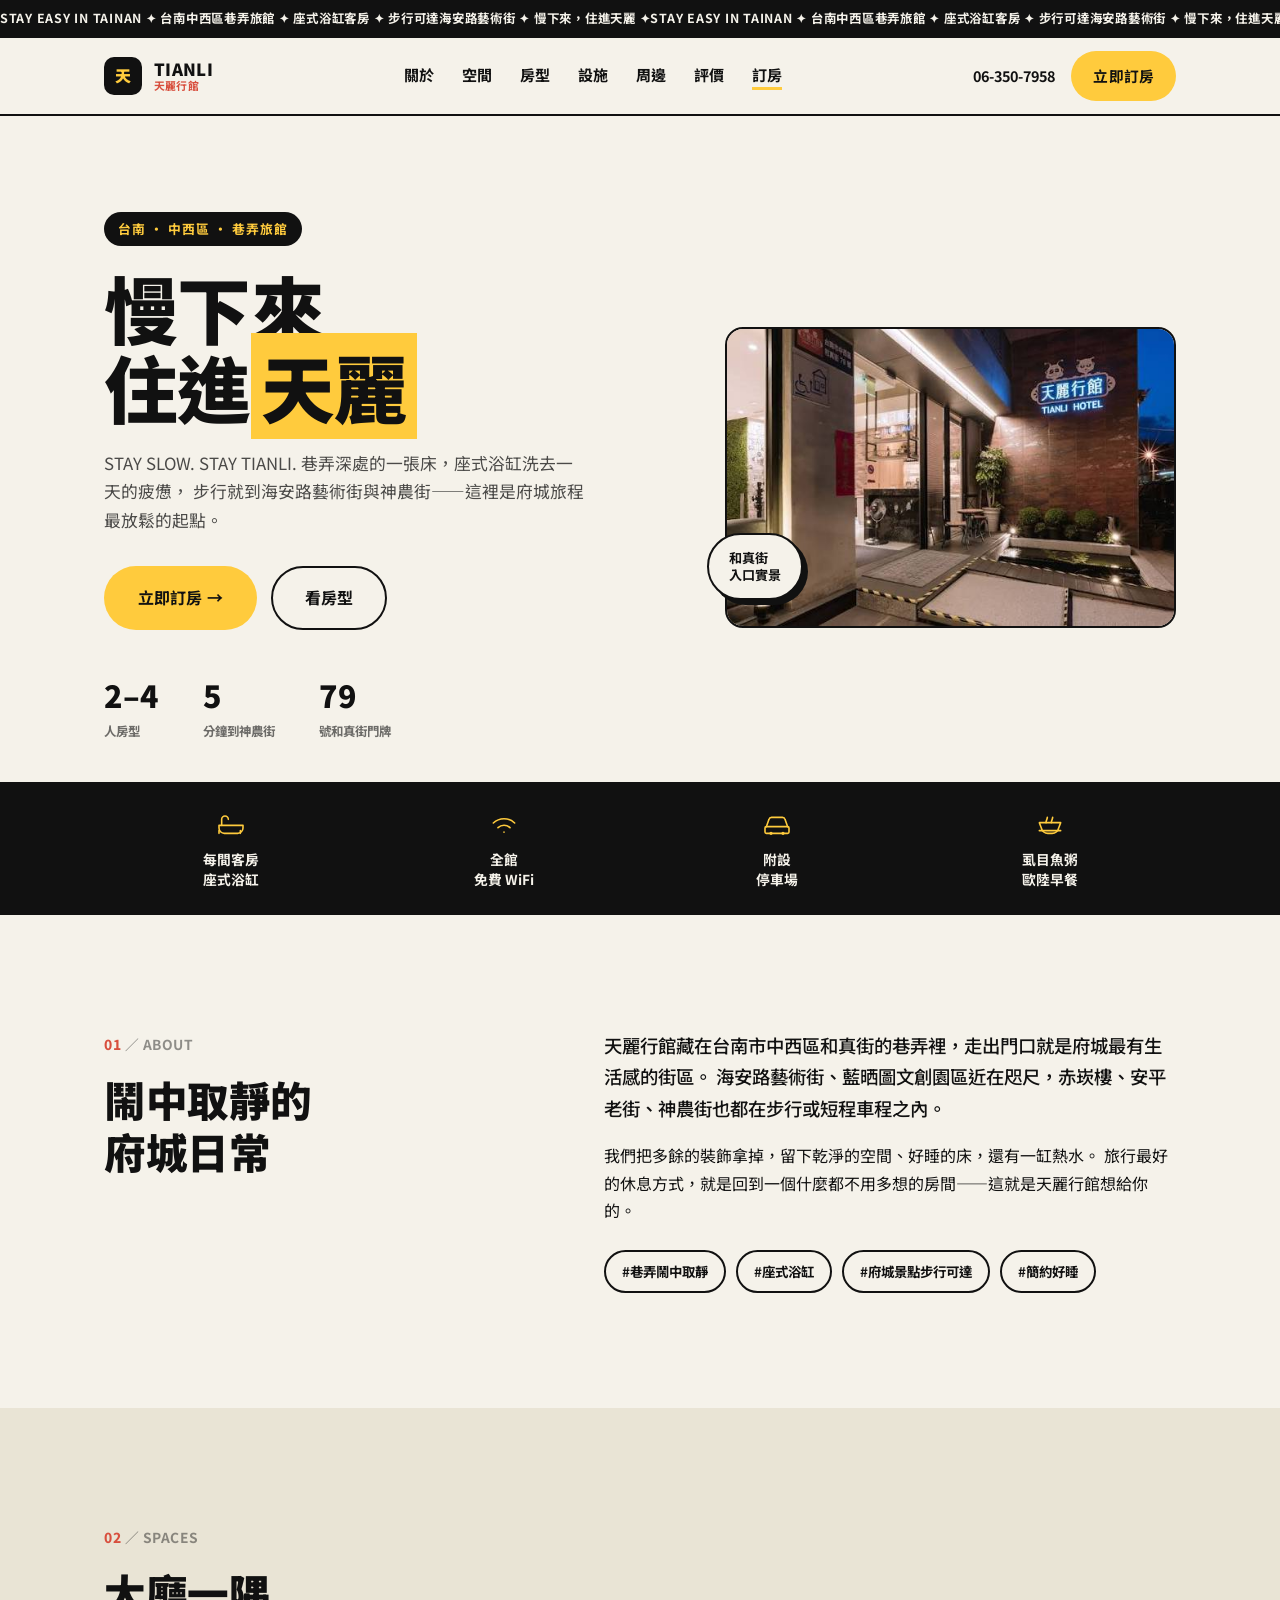
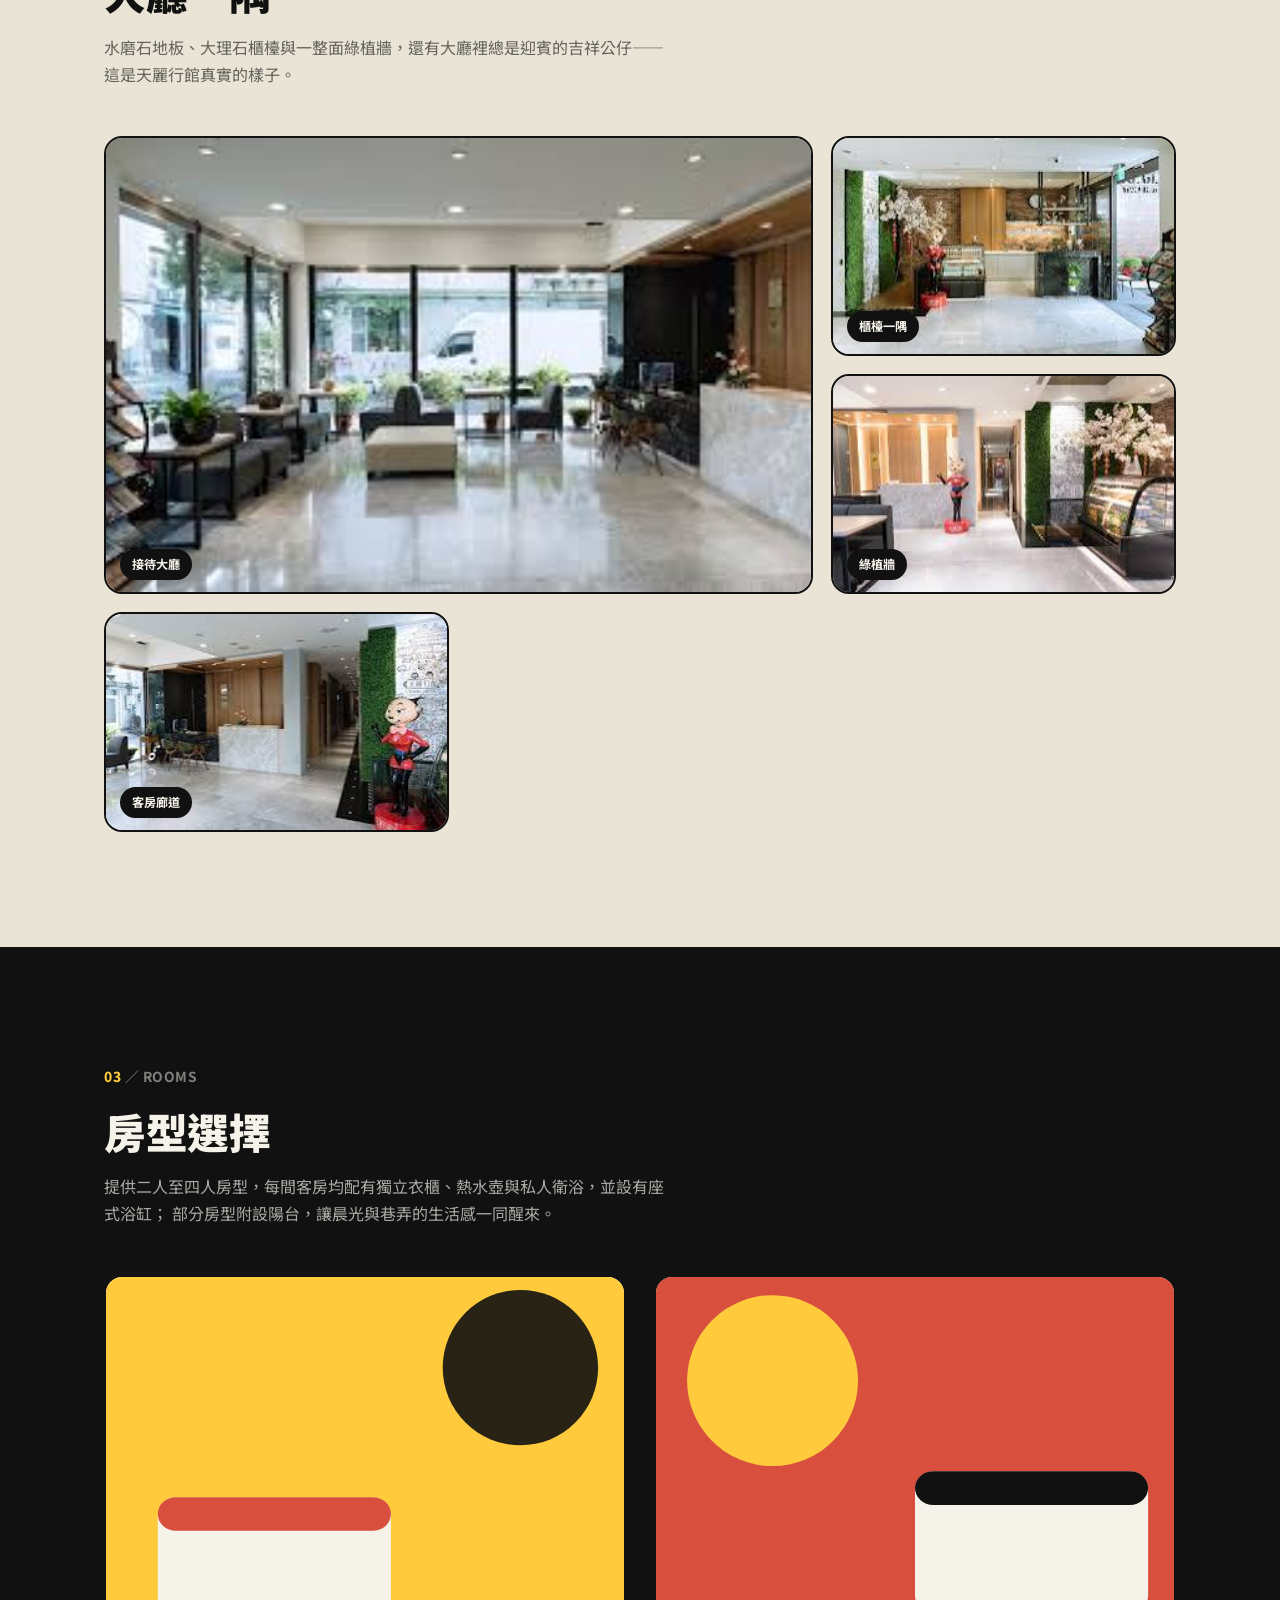
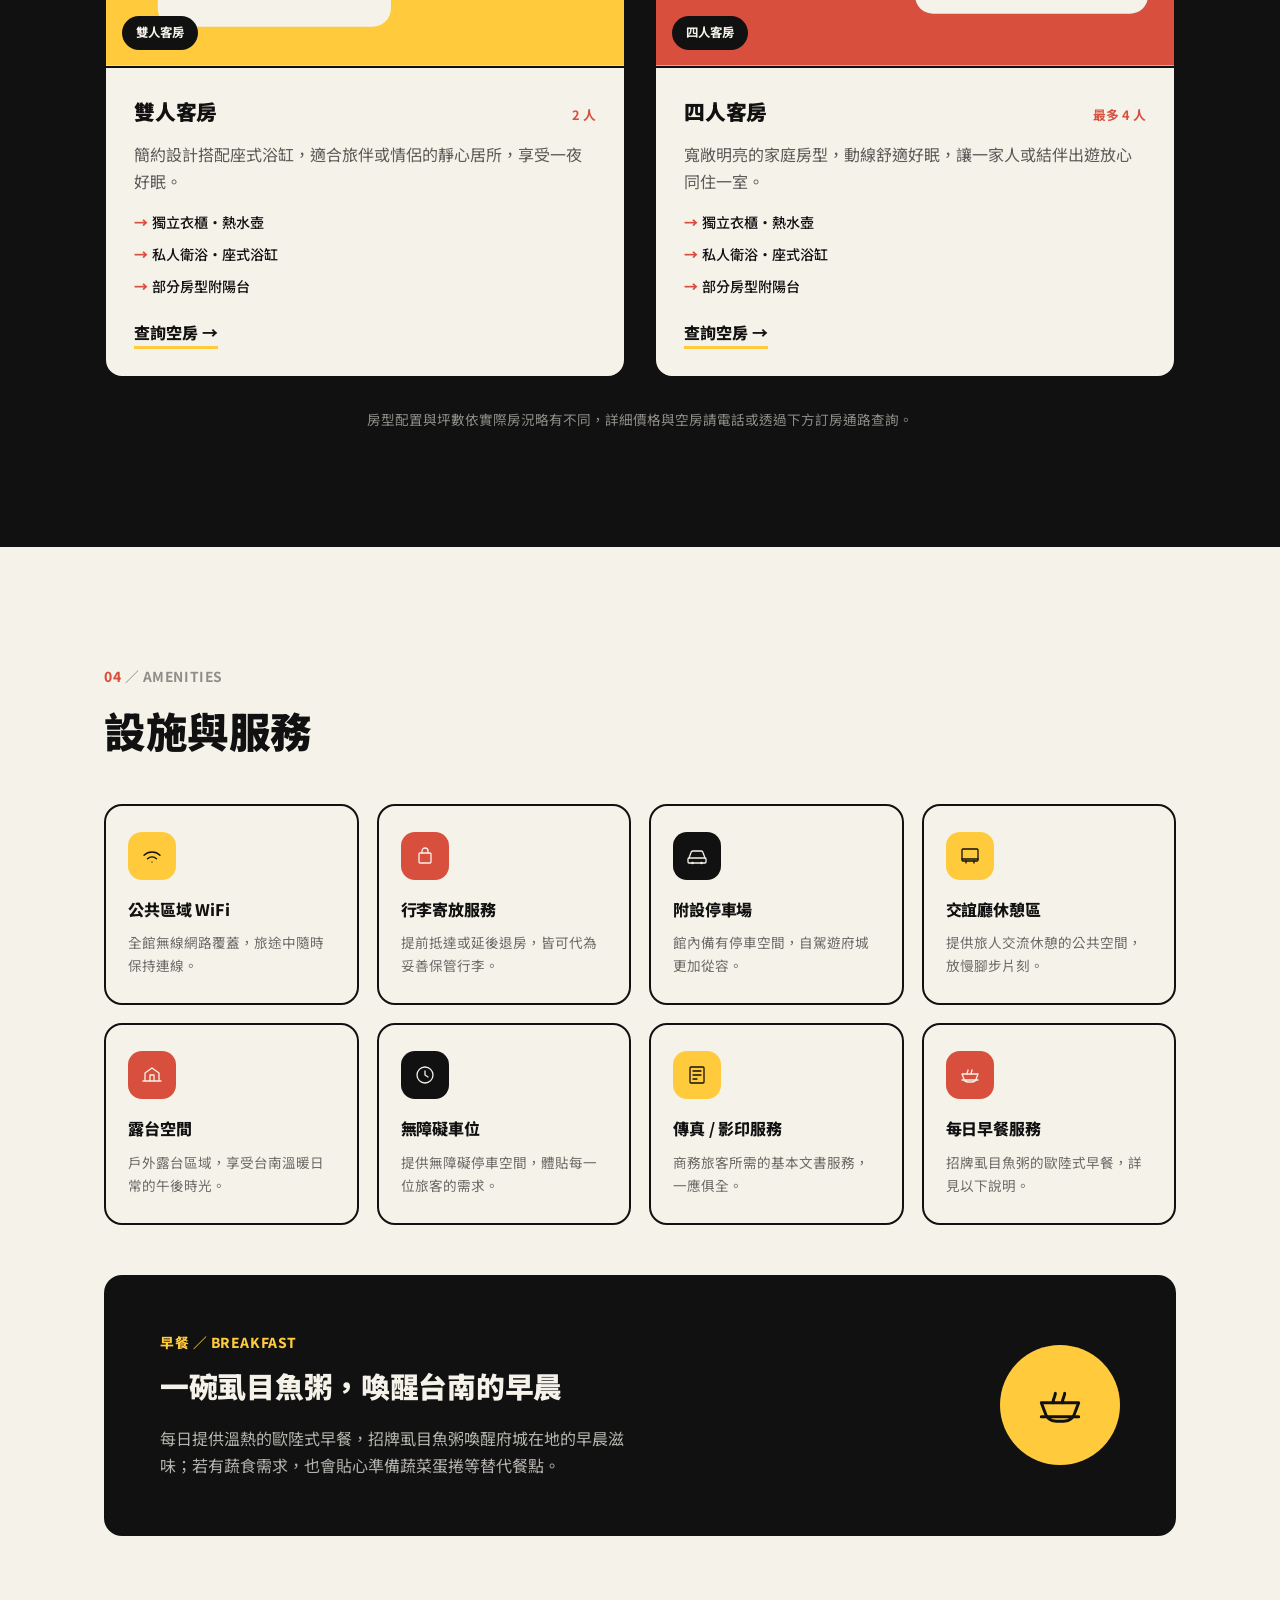
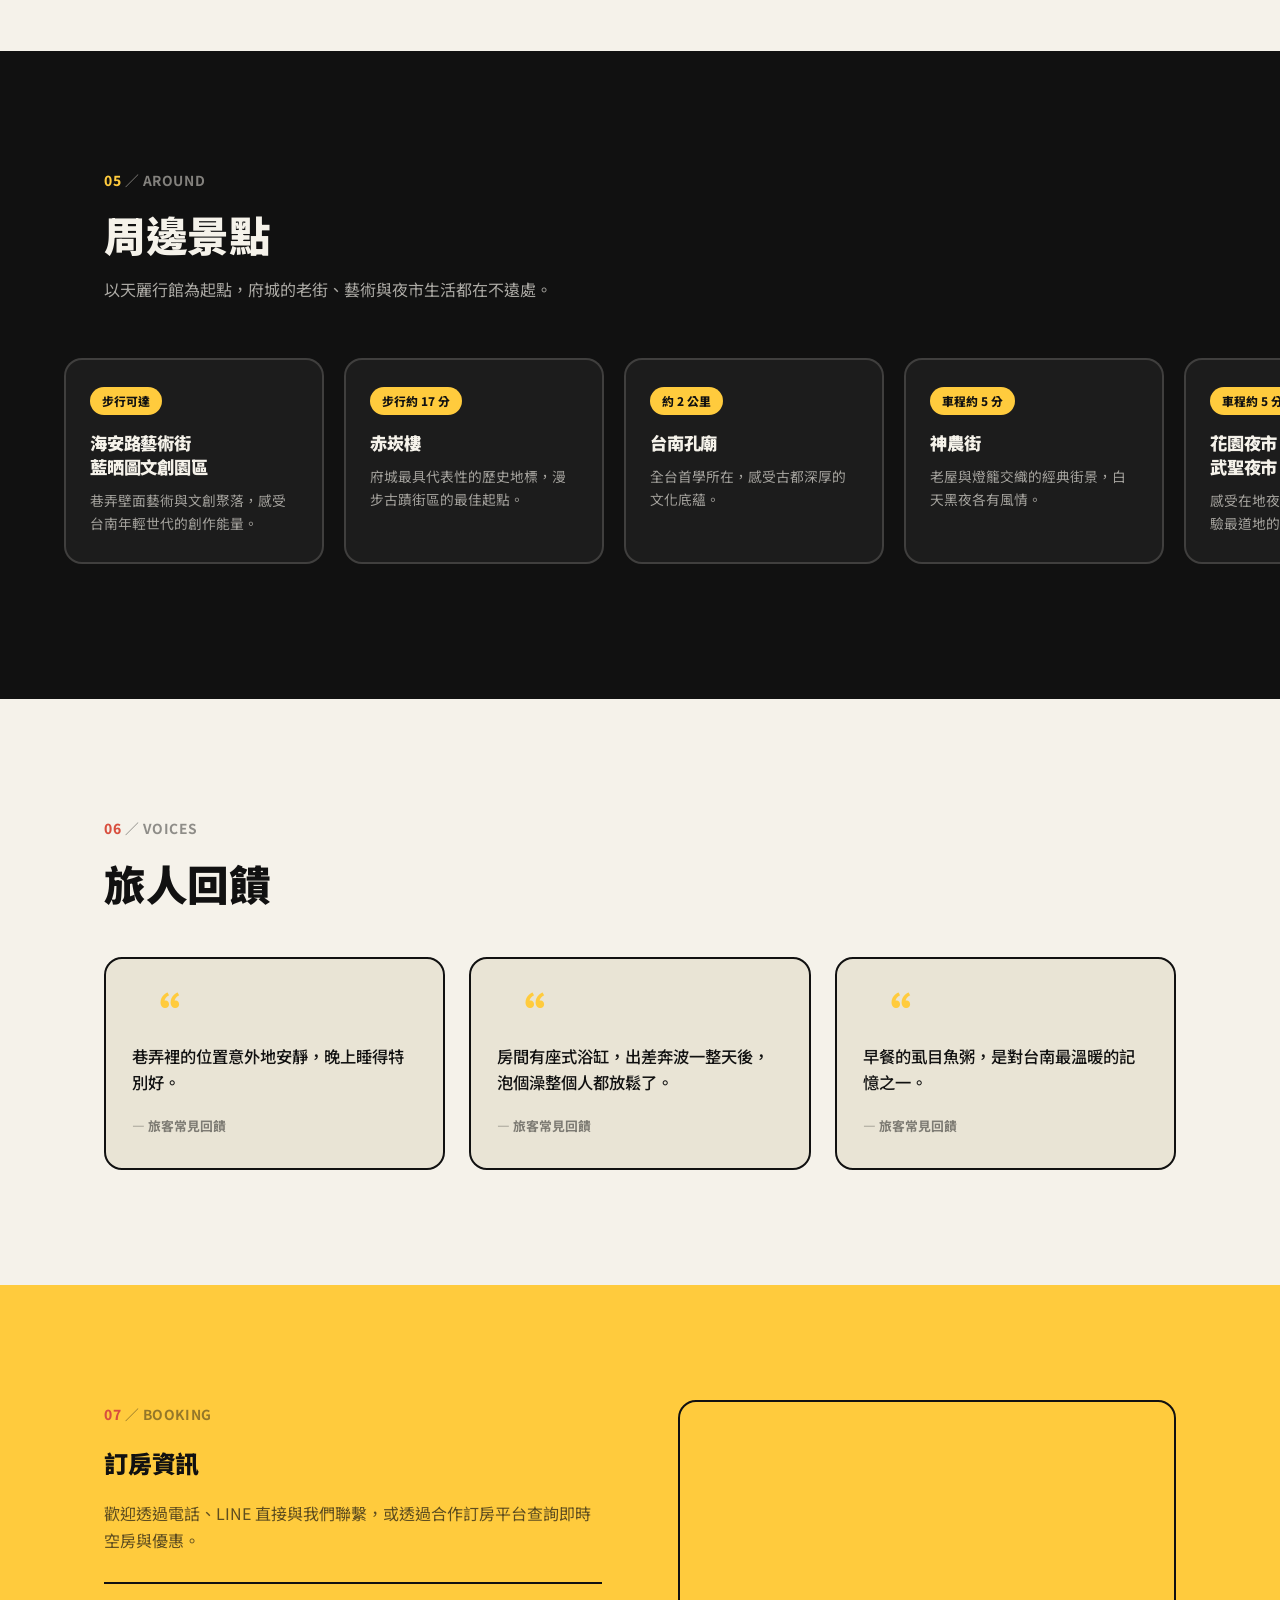
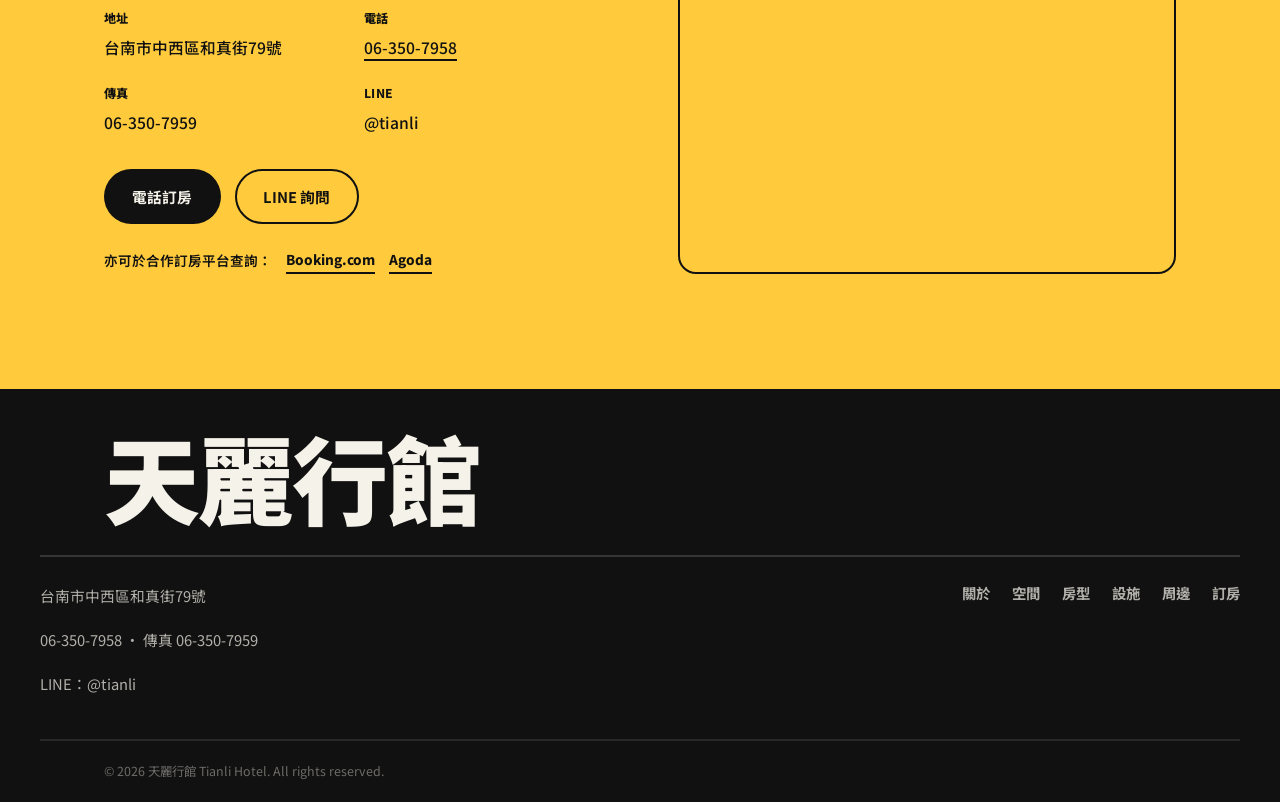
==== commit ccf4319f: "Replace placeholder graphics with real hotel photography Swap the hero's illustrated SVG mock for th" ====
--- a/index.html
+++ b/index.html
@@ -31,6 +31,7 @@
 
     <nav class="main-nav" id="mainNav">
       <a href="#about" data-nav>關於</a>
+      <a href="#spaces" data-nav>空間</a>
       <a href="#rooms" data-nav>房型</a>
       <a href="#amenities" data-nav>設施</a>
       <a href="#neighborhood" data-nav>周邊</a>
@@ -74,17 +75,9 @@
       </div>
     </div>
 
-    <div class="hero-visual reveal" aria-hidden="true">
-      <svg viewBox="0 0 480 560" preserveAspectRatio="xMidYMid slice">
-        <rect width="480" height="560" rx="28" fill="#111111"/>
-        <rect x="24" y="24" width="432" height="512" rx="18" fill="#1c1c1c"/>
-        <circle cx="360" cy="120" r="90" fill="#ffcb3d"/>
-        <rect x="60" y="300" width="220" height="150" rx="16" fill="#f5f2ea"/>
-        <rect x="60" y="300" width="220" height="36" rx="16" fill="#d84f3e"/>
-        <rect x="60" y="470" width="140" height="30" rx="15" fill="#ffcb3d"/>
-        <circle cx="380" cy="470" r="26" fill="#d84f3e"/>
-      </svg>
-      <span class="visual-badge">座式浴缸<br>客房</span>
+    <div class="hero-visual reveal">
+      <img src="assets/img/exterior-night.jpg" alt="天麗行館夜晚外觀，和真街入口招牌與水景" loading="eager">
+      <span class="visual-badge">和真街<br>入口實景</span>
     </div>
   </div>
 </section>
@@ -139,11 +132,41 @@
   </div>
 </section>
 
+<!-- ============ SPACES ============ -->
+<section class="section section-alt" id="spaces">
+  <div class="wrap">
+    <div class="section-head">
+      <span class="section-num">02 <em>／ SPACES</em></span>
+      <h2>大廳一隅</h2>
+      <p class="section-desc">水磨石地板、大理石櫃檯與一整面綠植牆，還有大廳裡總是迎賓的吉祥公仔——這是天麗行館真實的樣子。</p>
+    </div>
+
+    <div class="gallery-grid">
+      <figure class="gallery-tile gallery-tile--wide reveal">
+        <img src="assets/img/lobby-reception.jpg" alt="天麗行館接待大廳，水磨石地板與大理石櫃檯" loading="lazy">
+        <figcaption>接待大廳</figcaption>
+      </figure>
+      <figure class="gallery-tile reveal">
+        <img src="assets/img/lobby-counter.jpg" alt="天麗行館櫃檯區，紅磚牆與綠植裝飾" loading="lazy">
+        <figcaption>櫃檯一隅</figcaption>
+      </figure>
+      <figure class="gallery-tile reveal">
+        <img src="assets/img/lobby-greenwall.jpg" alt="天麗行館大廳綠植牆與迎賓公仔" loading="lazy">
+        <figcaption>綠植牆</figcaption>
+      </figure>
+      <figure class="gallery-tile reveal">
+        <img src="assets/img/lobby-corridor.jpg" alt="天麗行館大廳走道，通往客房方向" loading="lazy">
+        <figcaption>客房廊道</figcaption>
+      </figure>
+    </div>
+  </div>
+</section>
+
 <!-- ============ ROOMS ============ -->
 <section class="section section-dark" id="rooms">
   <div class="wrap">
     <div class="section-head split">
-      <span class="section-num light">02 <em>／ ROOMS</em></span>
+      <span class="section-num light">03 <em>／ ROOMS</em></span>
       <h2>房型選擇</h2>
       <p class="section-desc">
         提供二人至四人房型，每間客房均配有獨立衣櫃、熱水壺與私人衛浴，並設有座式浴缸；
@@ -211,7 +234,7 @@
 <section class="section" id="amenities">
   <div class="wrap">
     <div class="section-head">
-      <span class="section-num">03 <em>／ AMENITIES</em></span>
+      <span class="section-num">04 <em>／ AMENITIES</em></span>
       <h2>設施與服務</h2>
     </div>
 
@@ -273,7 +296,7 @@
 <section class="section section-dark" id="neighborhood">
   <div class="wrap">
     <div class="section-head">
-      <span class="section-num light">04 <em>／ AROUND</em></span>
+      <span class="section-num light">05 <em>／ AROUND</em></span>
       <h2>周邊景點</h2>
       <p class="section-desc">以天麗行館為起點，府城的老街、藝術與夜市生活都在不遠處。</p>
     </div>
@@ -319,7 +342,7 @@
 <section class="section" id="voices">
   <div class="wrap">
     <div class="section-head">
-      <span class="section-num">05 <em>／ VOICES</em></span>
+      <span class="section-num">06 <em>／ VOICES</em></span>
       <h2>旅人回饋</h2>
     </div>
 
@@ -347,7 +370,7 @@
 <section class="section section-yellow" id="booking">
   <div class="wrap booking-grid">
     <div class="booking-info">
-      <span class="section-num">06 <em>／ BOOKING</em></span>
+      <span class="section-num">07 <em>／ BOOKING</em></span>
       <h2>訂房資訊</h2>
       <p class="section-desc">歡迎透過電話、LINE 直接與我們聯繫，或透過合作訂房平台查詢即時空房與優惠。</p>
 
@@ -396,6 +419,7 @@
     </div>
     <nav class="footer-nav">
       <a href="#about">關於</a>
+      <a href="#spaces">空間</a>
       <a href="#rooms">房型</a>
       <a href="#amenities">設施</a>
       <a href="#neighborhood">周邊</a>
--- a/assets/css/style.css
+++ b/assets/css/style.css
@@ -182,7 +182,10 @@
 .hero-stats span { font-size: 0.78rem; color: rgba(17,17,17,0.6); font-weight: 700; }
 
 .hero-visual { position: relative; }
-.hero-visual svg { border-radius: var(--radius); }
+.hero-visual img {
+  width: 100%; aspect-ratio: 3 / 2; object-fit: cover; object-position: center 42%;
+  border-radius: var(--radius); border: 2px solid var(--ink);
+}
 .visual-badge {
   position: absolute; left: -18px; bottom: 28px;
   background: var(--paper);
@@ -207,6 +210,7 @@
    Sections — shared
    ============================================================ */
 .section { padding: clamp(64px, 9vw, 120px) 0; }
+.section-alt { background: var(--paper-deep); }
 .section-dark { background: var(--ink); color: var(--paper); }
 .section-yellow { background: var(--yellow); }
 
@@ -235,6 +239,28 @@
 .about-tags li {
   font-size: 0.84rem; font-weight: 700;
   padding: 8px 16px; border: 2px solid var(--ink); border-radius: 999px;
+}
+
+/* ============================================================
+   Gallery (real photography)
+   ============================================================ */
+.gallery-grid {
+  display: grid;
+  grid-template-columns: repeat(3, 1fr);
+  grid-auto-rows: 220px;
+  gap: 18px;
+}
+.gallery-tile {
+  margin: 0; position: relative;
+  border-radius: var(--radius); overflow: hidden; border: 2px solid var(--ink);
+}
+.gallery-tile--wide { grid-column: span 2; grid-row: span 2; }
+.gallery-tile img { width: 100%; height: 100%; object-fit: cover; }
+.gallery-tile figcaption {
+  position: absolute; left: 14px; bottom: 12px;
+  background: var(--ink); color: var(--paper);
+  font-size: 0.76rem; font-weight: 700;
+  padding: 5px 12px; border-radius: 999px;
 }
 
 /* ============================================================
@@ -442,6 +468,8 @@
   .breakfast-banner { grid-template-columns: 1fr; text-align: left; }
   .breakfast-badge { display: none; }
   .feature-grid { grid-template-columns: repeat(2, 1fr); gap: 26px; }
+  .gallery-grid { grid-template-columns: repeat(2, 1fr); grid-auto-rows: 180px; }
+  .gallery-tile--wide { grid-column: span 2; grid-row: span 1; }
 
   .mobile-booking-bar { display: block; }
   body { padding-bottom: 58px; }
@@ -452,4 +480,6 @@
   .footer-inner { flex-direction: column; }
   .header-actions .btn-primary { padding: 9px 16px; font-size: 0.82rem; }
   .hero-stats { gap: 24px; }
-}
+  .gallery-grid { grid-template-columns: 1fr; grid-auto-rows: 220px; }
+  .gallery-tile--wide { grid-column: span 1; }
+}
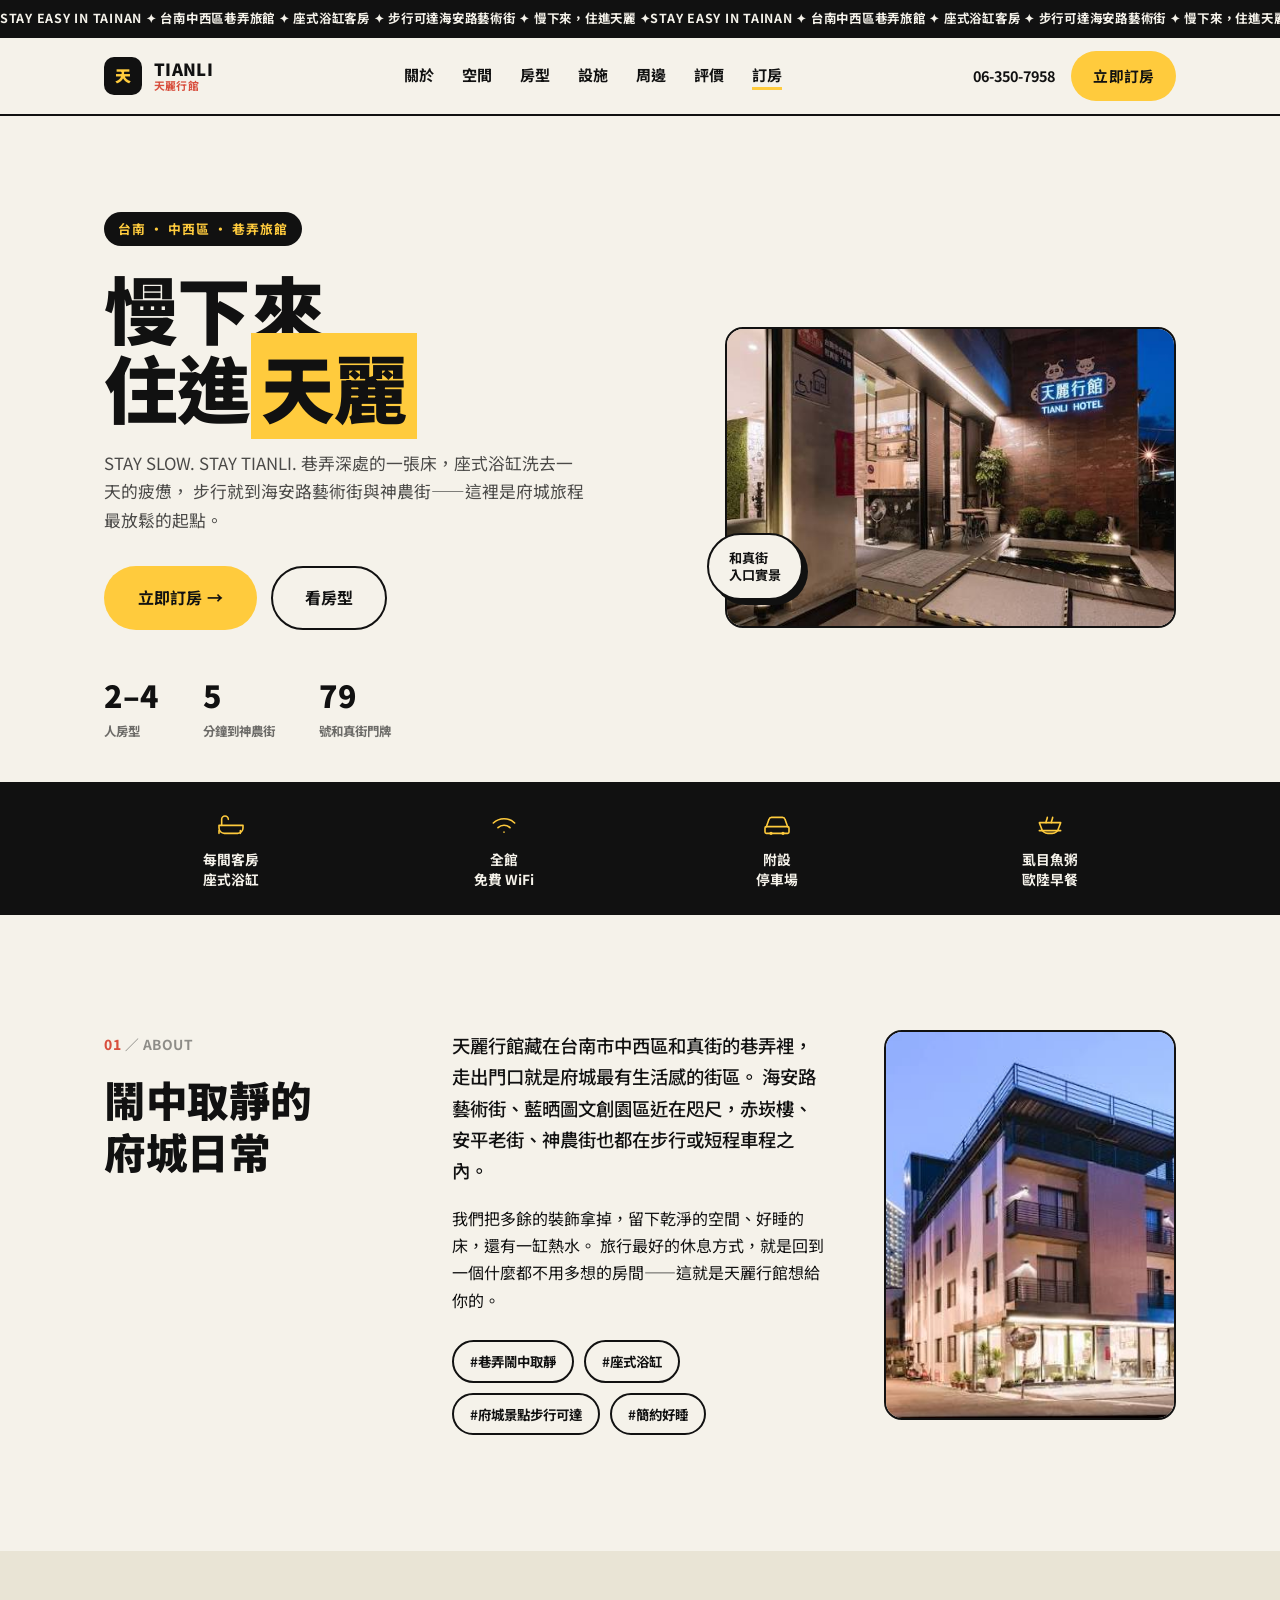
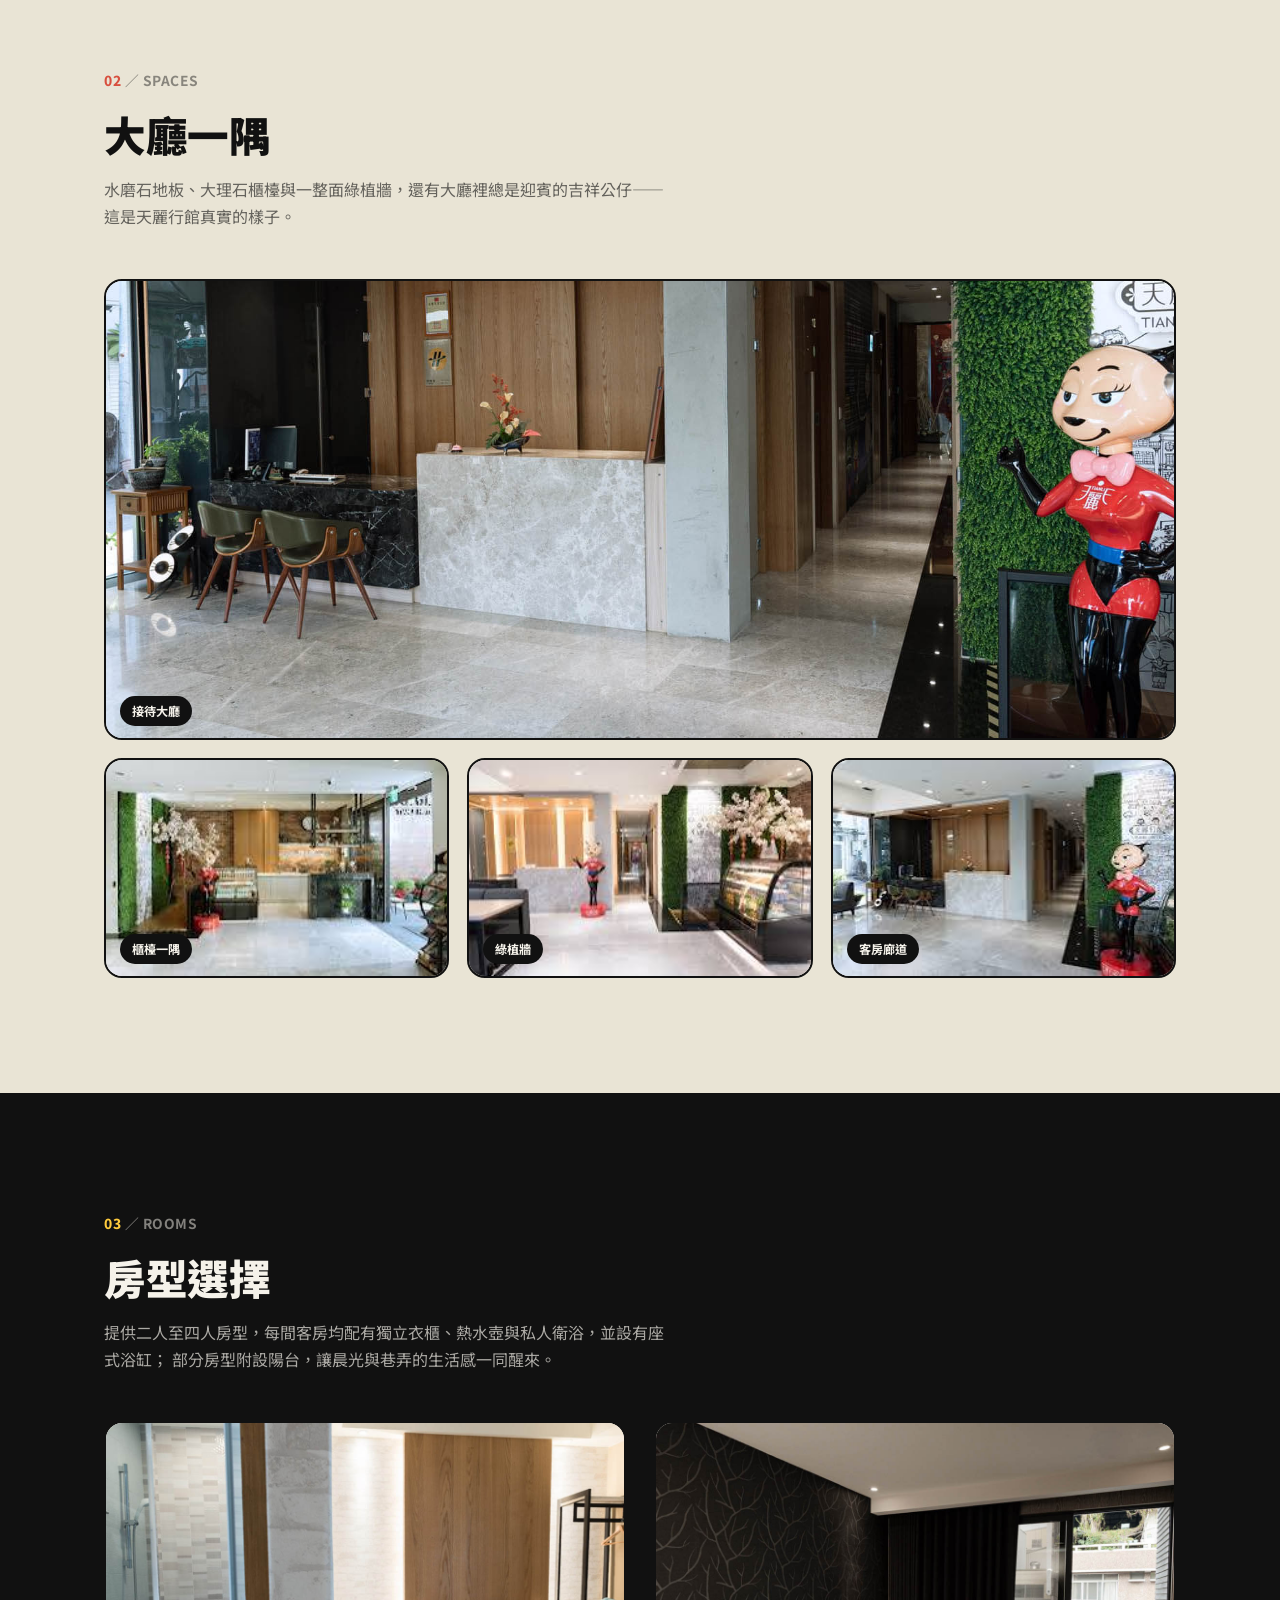
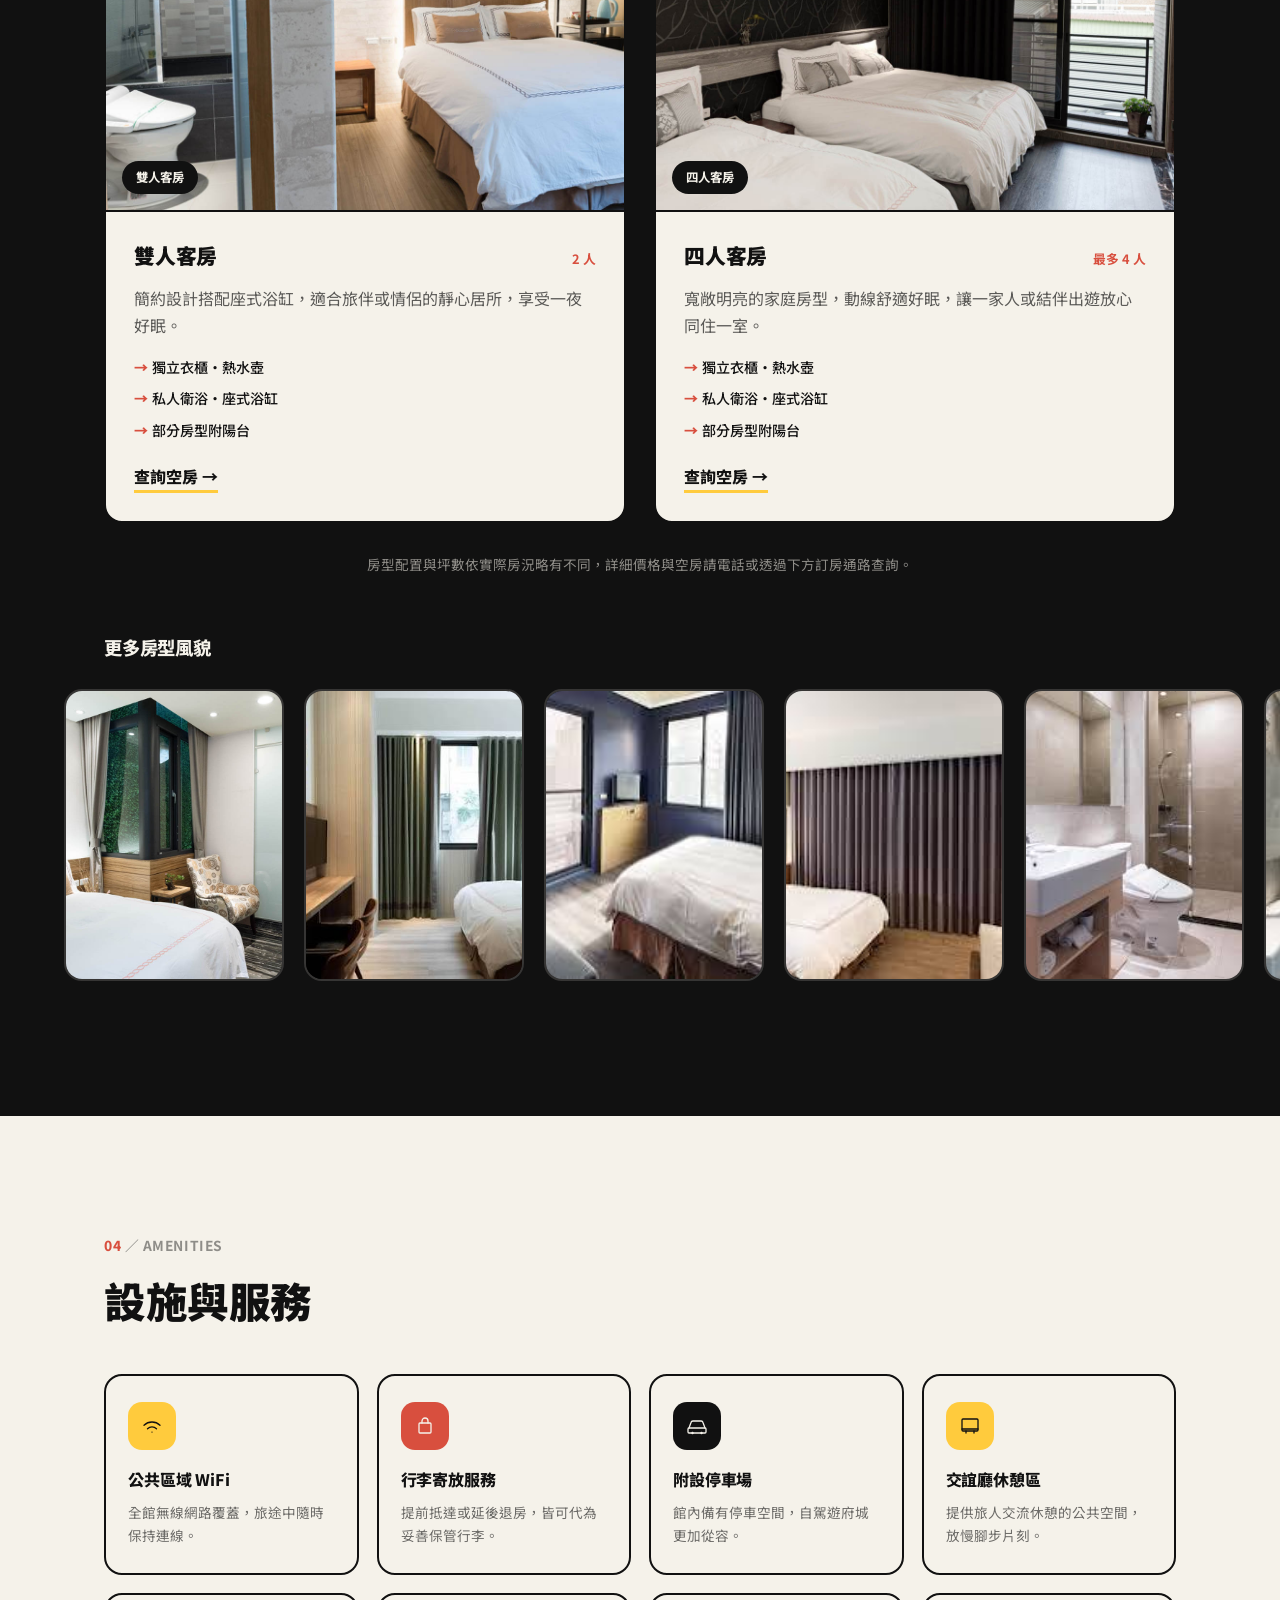
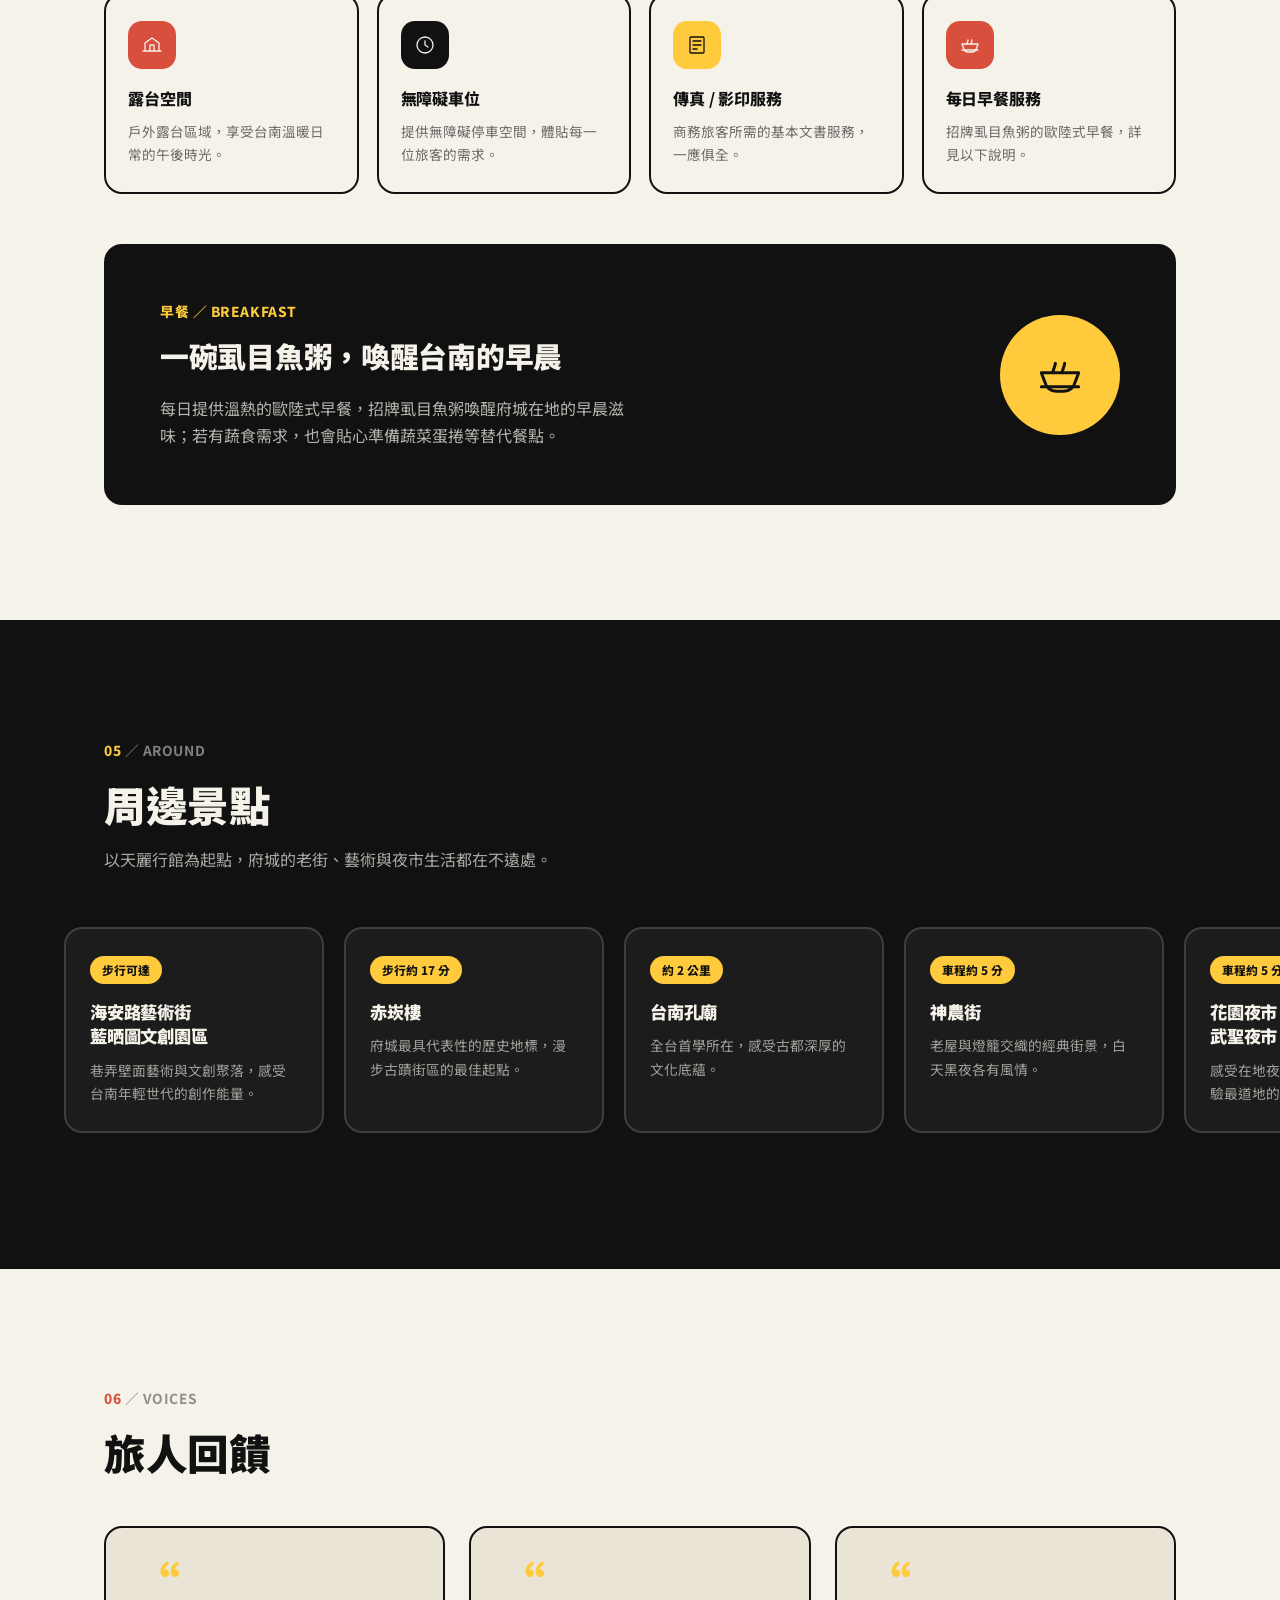
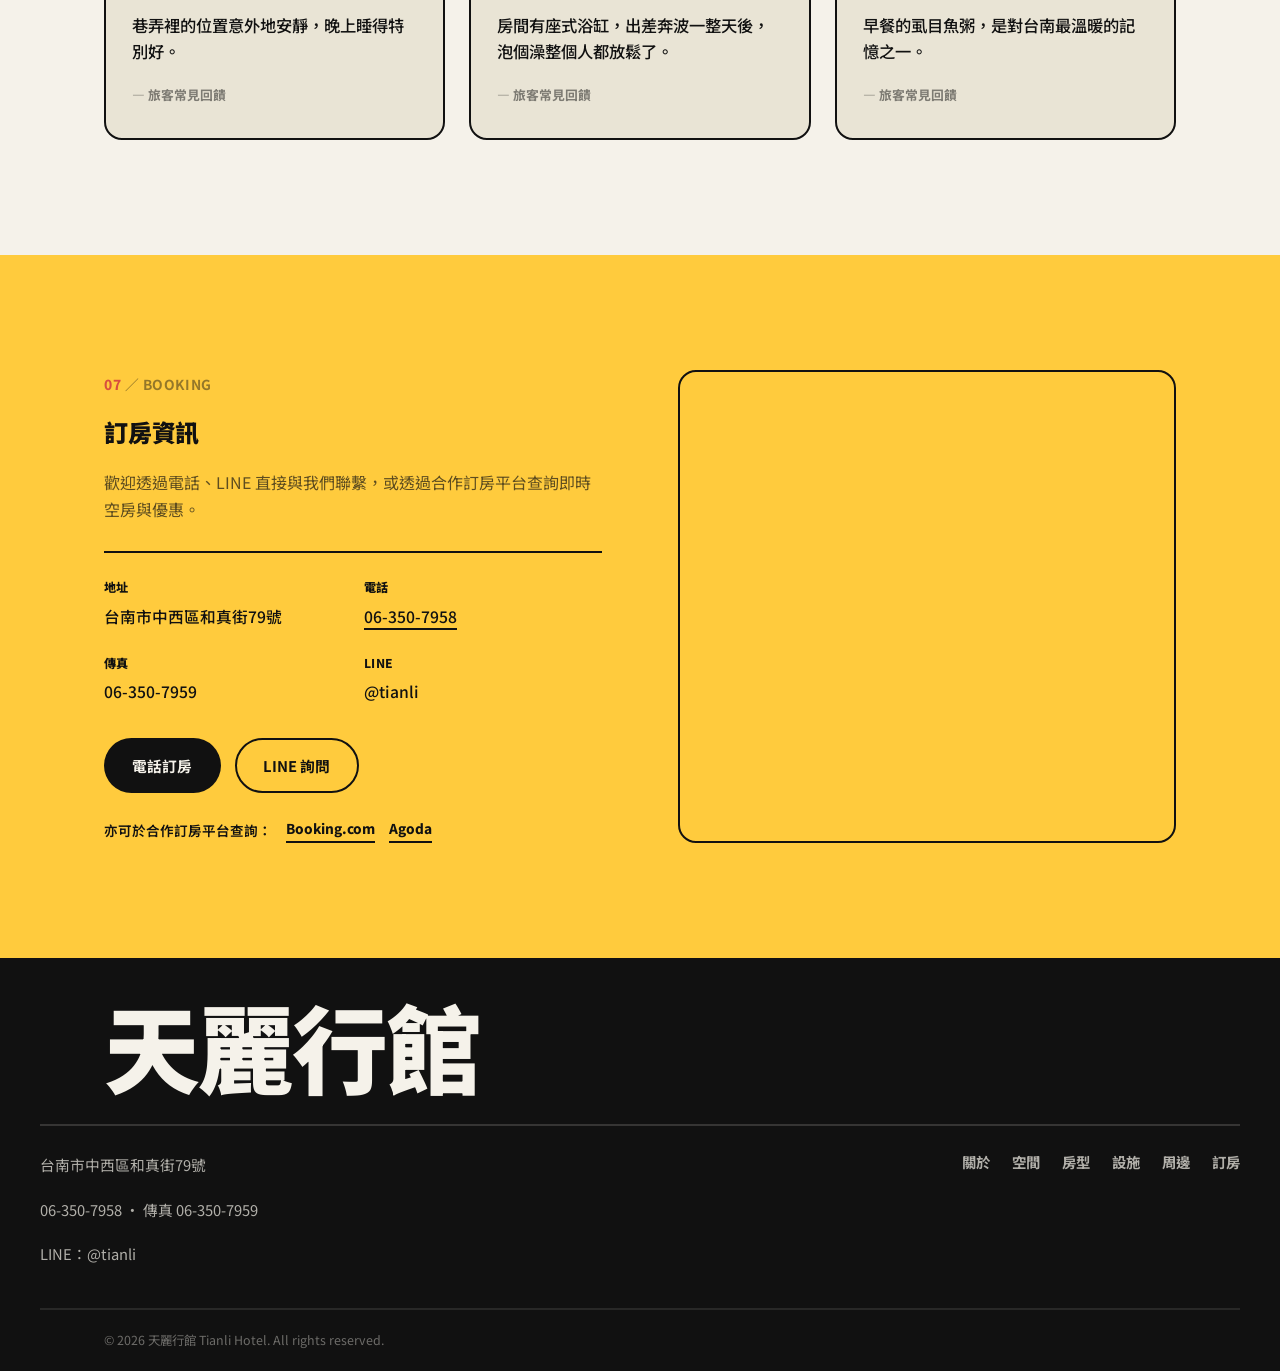
==== commit 4d4904d0: "Expand real photography across rooms, about, and branding Add the second batch of client photos: rea" ====
--- a/index.html
+++ b/index.html
@@ -5,7 +5,7 @@
 <meta name="viewport" content="width=device-width, initial-scale=1.0">
 <title>天麗行館 TIANLI｜STAY SLOW. STAY TIANLI. 台南中西區巷弄旅館</title>
 <meta name="description" content="天麗行館位於台南市中西區和真街，鬧中取靜的巷弄旅館。座式浴缸客房、步行可達海安路藝術街與神農街，慢下來，住進府城的日常。">
-<link rel="icon" href="data:image/svg+xml,<svg xmlns=%22http://www.w3.org/2000/svg%22 viewBox=%220 0 100 100%22><rect width=%22100%22 height=%22100%22 rx=%2222%22 fill=%22%23111111%22/><text x=%2250%22 y=%2270%22 font-size=%2260%22 text-anchor=%22middle%22 fill=%22%23ffcb3d%22 font-family=%22sans-serif%22 font-weight=%22900%22>天</text></svg>">
+<link rel="icon" href="assets/img/logo-mascot.jpg">
 <link rel="preconnect" href="https://fonts.googleapis.com">
 <link rel="preconnect" href="https://fonts.gstatic.com" crossorigin>
 <link href="https://fonts.googleapis.com/css2?family=Noto+Sans+TC:wght@400;500;700;900&display=swap" rel="stylesheet">
@@ -129,6 +129,9 @@
         <li>#簡約好睡</li>
       </ul>
     </div>
+    <div class="about-media reveal">
+      <img src="assets/img/exterior-dusk.jpg" alt="天麗行館建築外觀，黃昏時分" loading="lazy">
+    </div>
   </div>
 </section>
 
@@ -141,11 +144,12 @@
       <p class="section-desc">水磨石地板、大理石櫃檯與一整面綠植牆，還有大廳裡總是迎賓的吉祥公仔——這是天麗行館真實的樣子。</p>
     </div>
 
+    <figure class="gallery-banner reveal">
+      <img src="assets/img/lobby-wide.jpg" alt="天麗行館接待大廳全景，水磨石地板、大理石櫃檯與迎賓吉祥公仔" loading="lazy">
+      <figcaption>接待大廳</figcaption>
+    </figure>
+
     <div class="gallery-grid">
-      <figure class="gallery-tile gallery-tile--wide reveal">
-        <img src="assets/img/lobby-reception.jpg" alt="天麗行館接待大廳，水磨石地板與大理石櫃檯" loading="lazy">
-        <figcaption>接待大廳</figcaption>
-      </figure>
       <figure class="gallery-tile reveal">
         <img src="assets/img/lobby-counter.jpg" alt="天麗行館櫃檯區，紅磚牆與綠植裝飾" loading="lazy">
         <figcaption>櫃檯一隅</figcaption>
@@ -176,13 +180,8 @@
 
     <div class="room-grid">
       <article class="room-card reveal">
-        <div class="room-media" aria-hidden="true">
-          <svg viewBox="0 0 400 300" preserveAspectRatio="xMidYMid slice">
-            <rect width="400" height="300" fill="#ffcb3d"/>
-            <circle cx="320" cy="70" r="60" fill="#111111" opacity="0.9"/>
-            <rect x="40" y="170" width="180" height="100" rx="14" fill="#f5f2ea"/>
-            <rect x="40" y="170" width="180" height="26" rx="14" fill="#d84f3e"/>
-          </svg>
+        <div class="room-media">
+          <img src="assets/img/room-wood-headboard.jpg" alt="天麗行館雙人客房，木質床頭與白色寢具" loading="lazy">
           <span class="media-tag">雙人客房</span>
         </div>
         <div class="room-body">
@@ -201,13 +200,8 @@
       </article>
 
       <article class="room-card reveal">
-        <div class="room-media" aria-hidden="true">
-          <svg viewBox="0 0 400 300" preserveAspectRatio="xMidYMid slice">
-            <rect width="400" height="300" fill="#d84f3e"/>
-            <circle cx="90" cy="80" r="66" fill="#ffcb3d"/>
-            <rect x="200" y="150" width="180" height="110" rx="14" fill="#f5f2ea"/>
-            <rect x="200" y="150" width="180" height="26" rx="14" fill="#111111"/>
-          </svg>
+        <div class="room-media">
+          <img src="assets/img/room-twin-branch.jpg" alt="天麗行館四人客房，雙床與陽台落地窗" loading="lazy">
           <span class="media-tag">四人客房</span>
         </div>
         <div class="room-body">
@@ -227,6 +221,33 @@
     </div>
 
     <p class="room-note">房型配置與坪數依實際房況略有不同，詳細價格與空房請電話或透過下方訂房通路查詢。</p>
+
+    <div class="room-strip-head reveal">
+      <h3>更多房型風貌</h3>
+    </div>
+  </div>
+
+  <div class="spot-scroll">
+    <div class="spot-track">
+      <figure class="style-card reveal">
+        <img src="assets/img/room-green-corner.jpg" alt="天麗行館客房一隅，轉角窗景與綠植" loading="lazy">
+      </figure>
+      <figure class="style-card reveal">
+        <img src="assets/img/room-102.jpg" alt="天麗行館102號房，綠色窗簾與書桌" loading="lazy">
+      </figure>
+      <figure class="style-card reveal">
+        <img src="assets/img/room-navy-balcony.jpg" alt="天麗行館深藍色調客房與陽台" loading="lazy">
+      </figure>
+      <figure class="style-card reveal">
+        <img src="assets/img/room-dark-curtain.jpg" alt="天麗行館客房，深色窗簾與木地板" loading="lazy">
+      </figure>
+      <figure class="style-card reveal">
+        <img src="assets/img/bath-walkin-shower.jpg" alt="天麗行館衛浴，玻璃淋浴間" loading="lazy">
+      </figure>
+      <figure class="style-card reveal">
+        <img src="assets/img/bath-grey-tile.jpg" alt="天麗行館衛浴，灰色磁磚淋浴間" loading="lazy">
+      </figure>
+    </div>
   </div>
 </section>
 
--- a/assets/css/style.css
+++ b/assets/css/style.css
@@ -232,9 +232,10 @@
 .section-dark .section-desc { color: rgba(245,242,234,0.68); }
 
 /* About */
-.section-grid { display: grid; grid-template-columns: 0.85fr 1.15fr; gap: clamp(32px, 6vw, 90px); align-items: start; }
+.section-grid { display: grid; grid-template-columns: 0.7fr 0.9fr 0.7fr; gap: clamp(28px, 5vw, 56px); align-items: start; }
 .section-grid .section-head { margin-bottom: 0; }
 .lede { font-size: 1.15rem; font-weight: 500; }
+.about-media img { width: 100%; aspect-ratio: 3 / 4; object-fit: cover; border-radius: var(--radius); border: 2px solid var(--ink); }
 .about-tags { list-style: none; padding: 0; margin: 26px 0 0; display: flex; flex-wrap: wrap; gap: 10px; }
 .about-tags li {
   font-size: 0.84rem; font-weight: 700;
@@ -244,6 +245,11 @@
 /* ============================================================
    Gallery (real photography)
    ============================================================ */
+.gallery-banner {
+  margin: 0 0 18px; position: relative;
+  border-radius: var(--radius); overflow: hidden; border: 2px solid var(--ink);
+}
+.gallery-banner img { width: 100%; aspect-ratio: 21 / 9; object-fit: cover; }
 .gallery-grid {
   display: grid;
   grid-template-columns: repeat(3, 1fr);
@@ -254,9 +260,8 @@
   margin: 0; position: relative;
   border-radius: var(--radius); overflow: hidden; border: 2px solid var(--ink);
 }
-.gallery-tile--wide { grid-column: span 2; grid-row: span 2; }
 .gallery-tile img { width: 100%; height: 100%; object-fit: cover; }
-.gallery-tile figcaption {
+.gallery-banner figcaption, .gallery-tile figcaption {
   position: absolute; left: 14px; bottom: 12px;
   background: var(--ink); color: var(--paper);
   font-size: 0.76rem; font-weight: 700;
@@ -277,6 +282,7 @@
 }
 .room-card:hover { transform: translateY(-6px); box-shadow: 8px 10px 0 rgba(255,203,61,0.9); }
 .room-media { position: relative; aspect-ratio: 4 / 3; border-bottom: 2px solid var(--ink); }
+.room-media img { width: 100%; height: 100%; object-fit: cover; }
 .media-tag {
   position: absolute; left: 16px; bottom: 16px;
   background: var(--ink); color: var(--paper);
@@ -294,6 +300,10 @@
 .room-link { font-weight: 800; border-bottom: 3px solid var(--yellow); padding-bottom: 2px; }
 .room-note { margin-top: 30px; font-size: 0.85rem; color: rgba(245,242,234,0.55); text-align: center; }
 .section-dark .room-note { color: rgba(245,242,234,0.55); }
+.room-strip-head { margin-top: 56px; margin-bottom: 20px; }
+.room-strip-head h3 { font-size: 1.15rem; font-weight: 800; }
+.style-card { margin: 0; width: 220px; flex-shrink: 0; border-radius: var(--radius); overflow: hidden; border: 2px solid rgba(245,242,234,0.16); }
+.style-card img { width: 100%; aspect-ratio: 3 / 4; object-fit: cover; }
 
 /* ============================================================
    Amenities
@@ -469,7 +479,7 @@
   .breakfast-badge { display: none; }
   .feature-grid { grid-template-columns: repeat(2, 1fr); gap: 26px; }
   .gallery-grid { grid-template-columns: repeat(2, 1fr); grid-auto-rows: 180px; }
-  .gallery-tile--wide { grid-column: span 2; grid-row: span 1; }
+  .gallery-banner img { aspect-ratio: 16 / 9; }
 
   .mobile-booking-bar { display: block; }
   body { padding-bottom: 58px; }
@@ -481,5 +491,5 @@
   .header-actions .btn-primary { padding: 9px 16px; font-size: 0.82rem; }
   .hero-stats { gap: 24px; }
   .gallery-grid { grid-template-columns: 1fr; grid-auto-rows: 220px; }
-  .gallery-tile--wide { grid-column: span 1; }
-}
+  .gallery-banner img { aspect-ratio: 4 / 3; }
+}
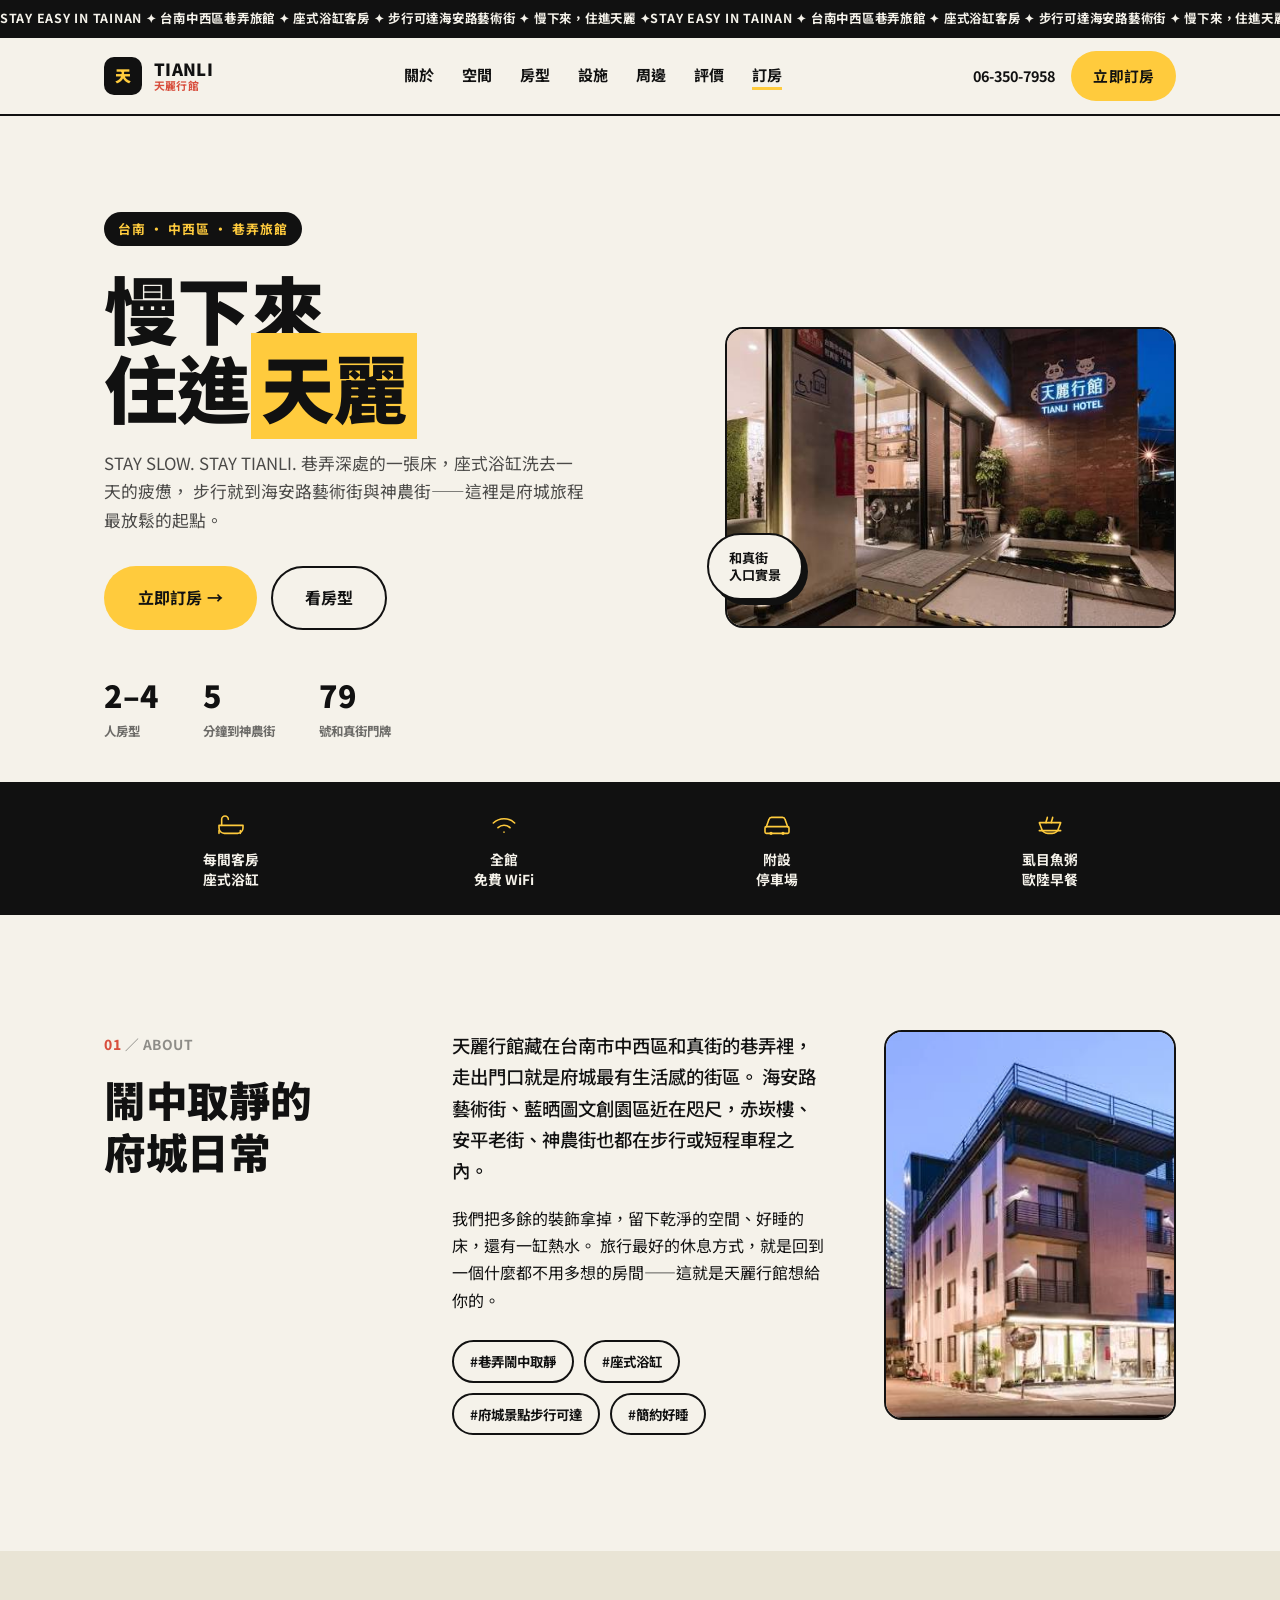
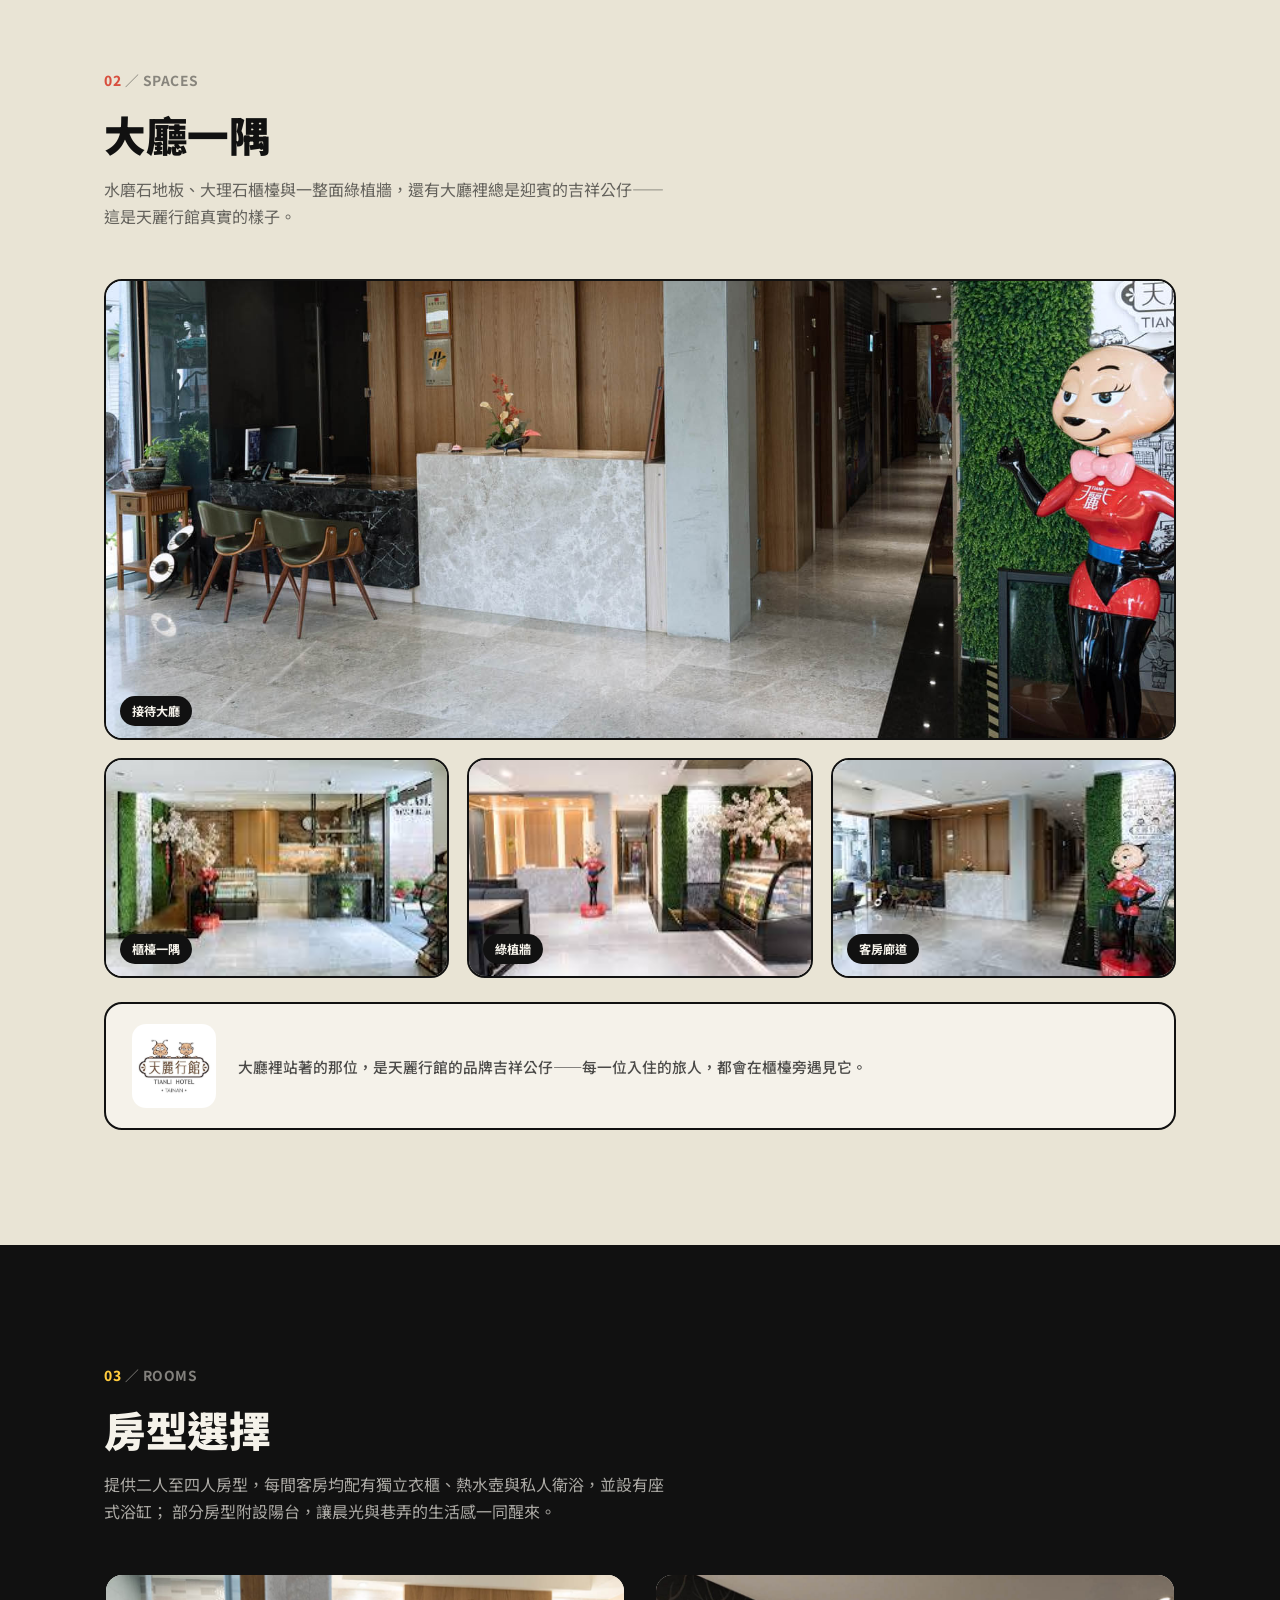
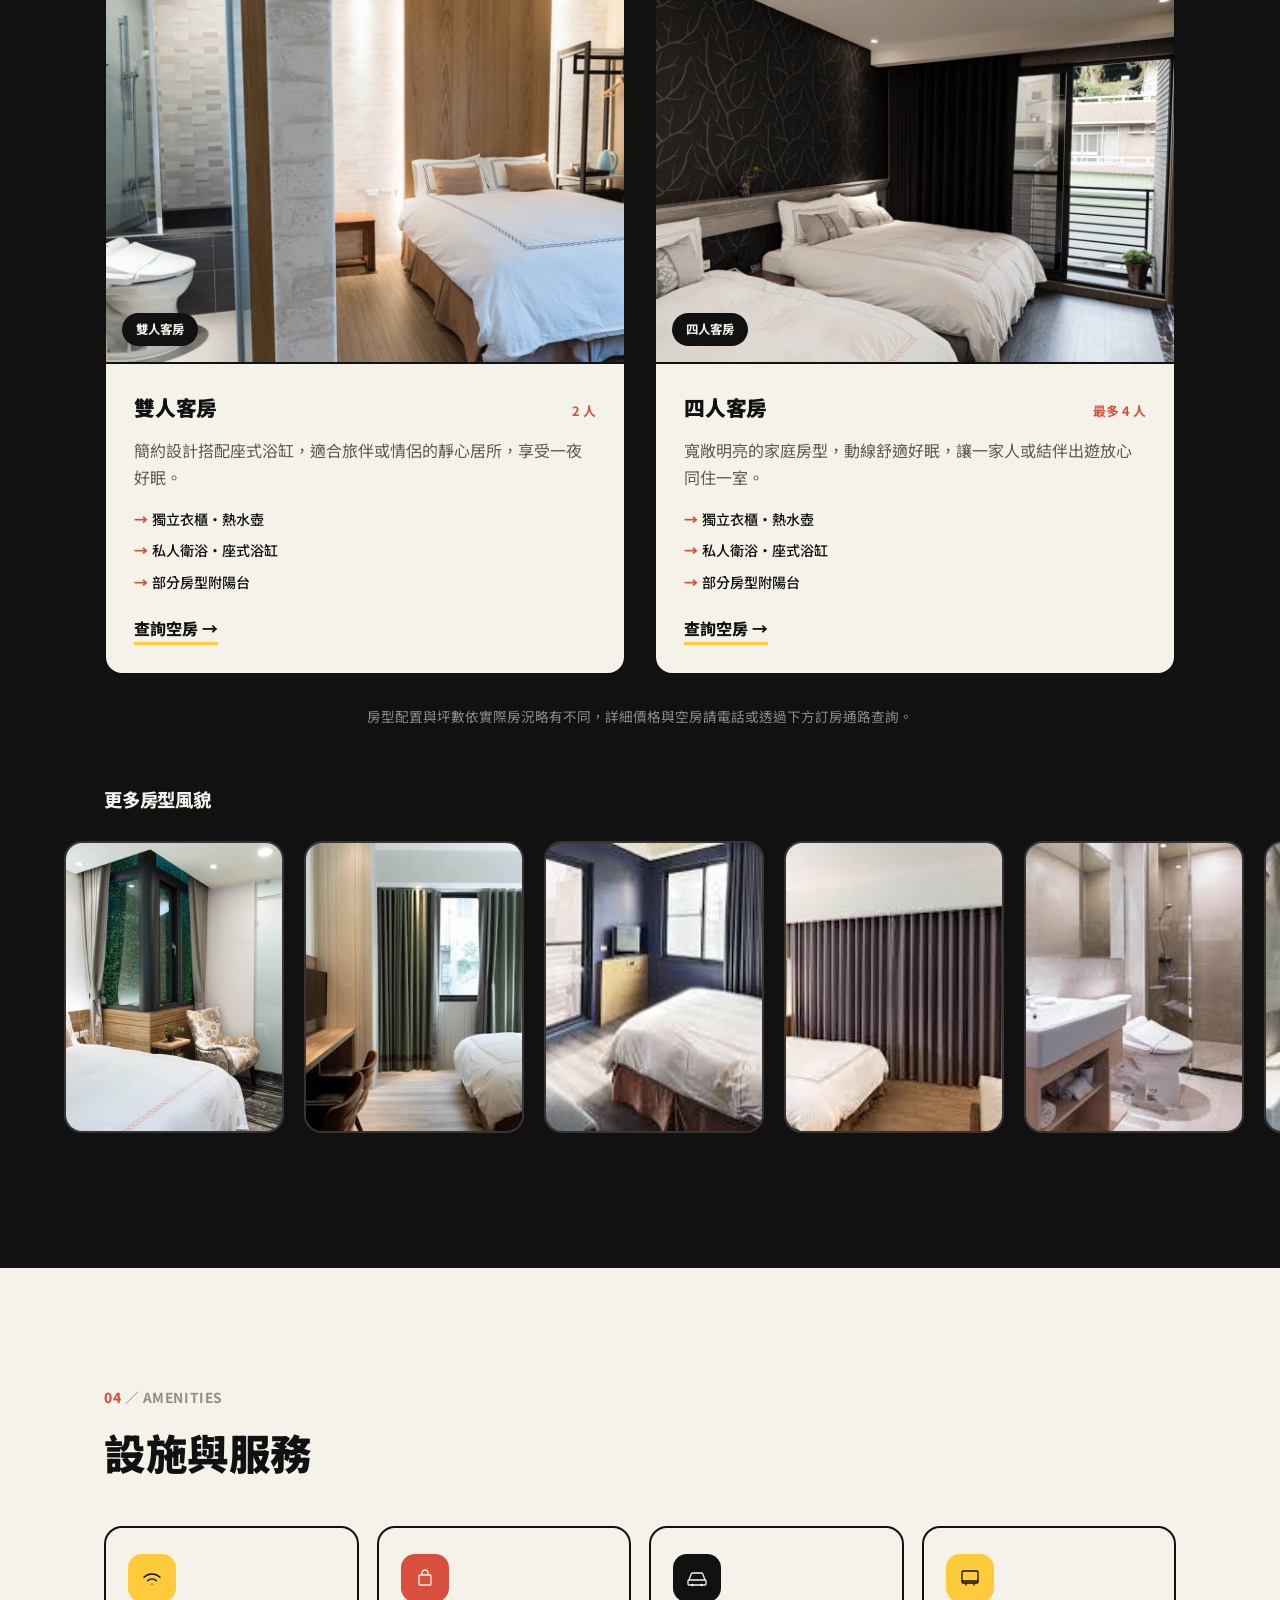
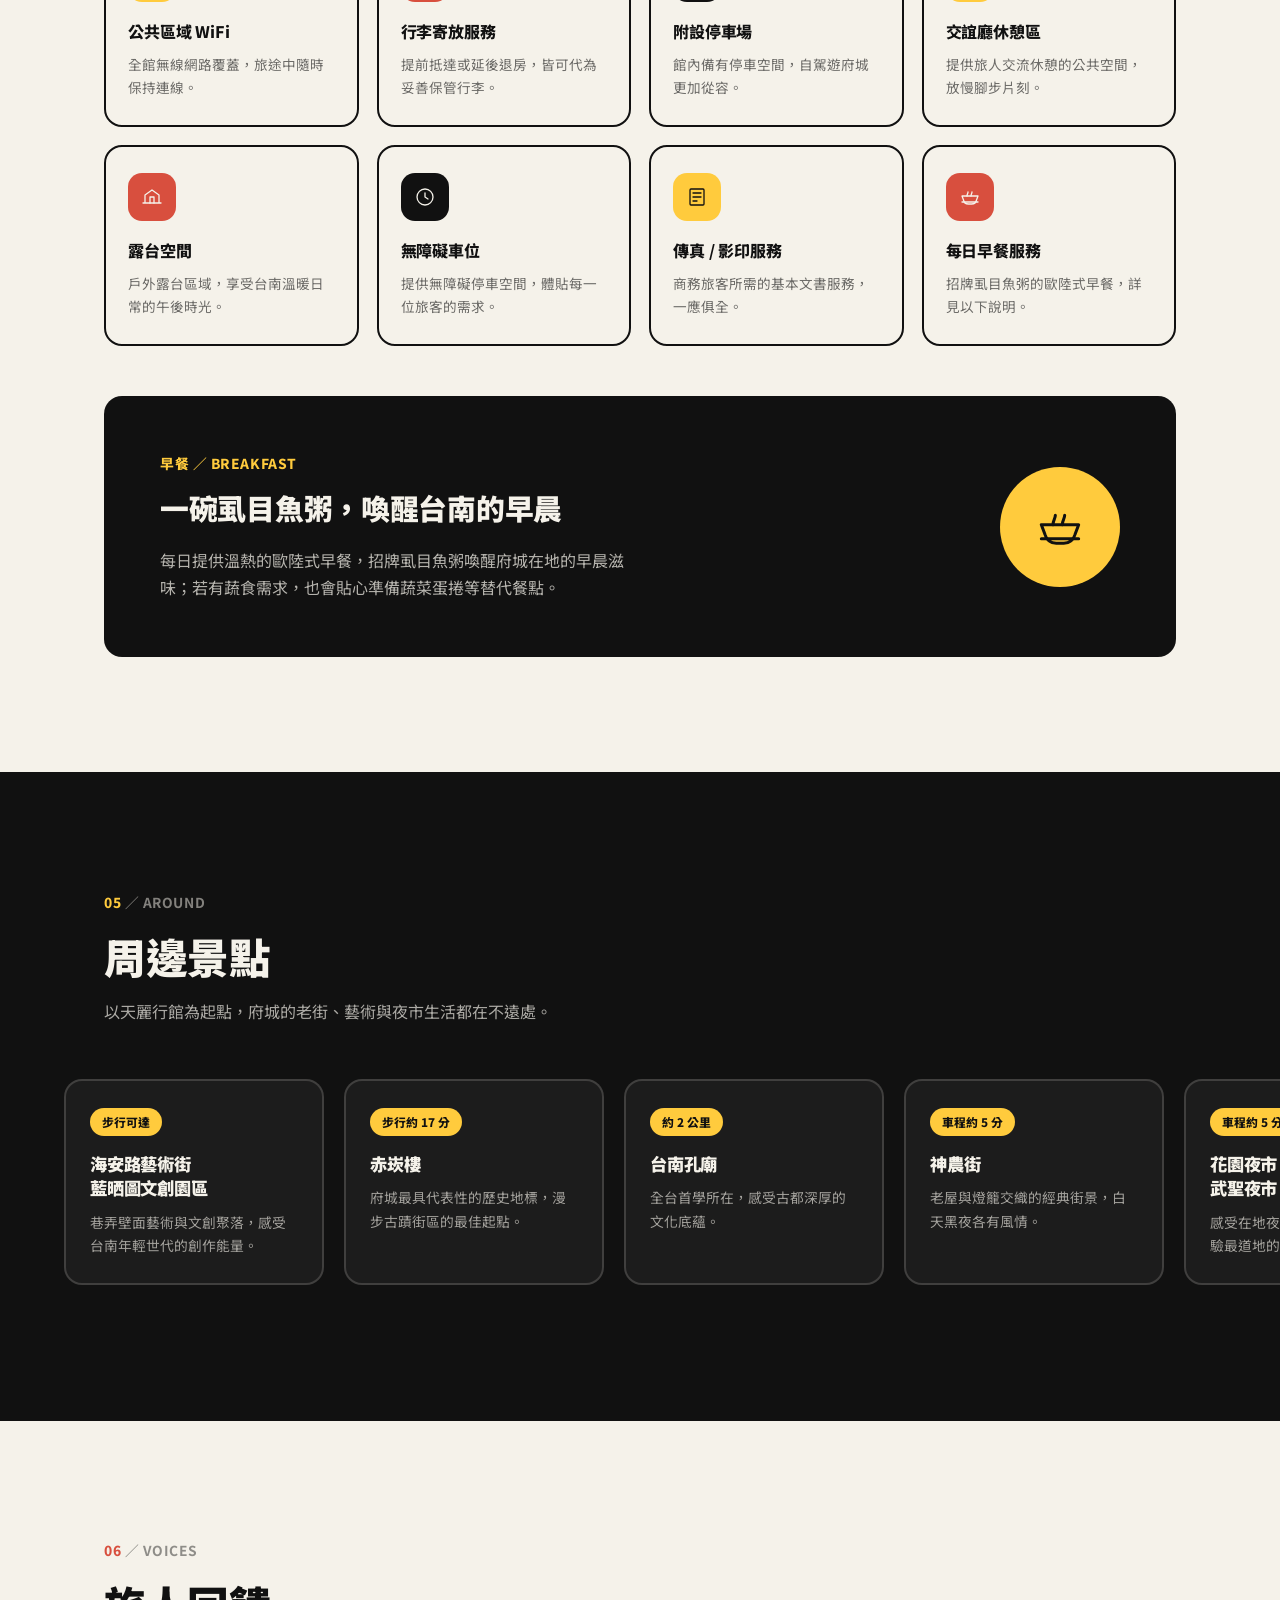
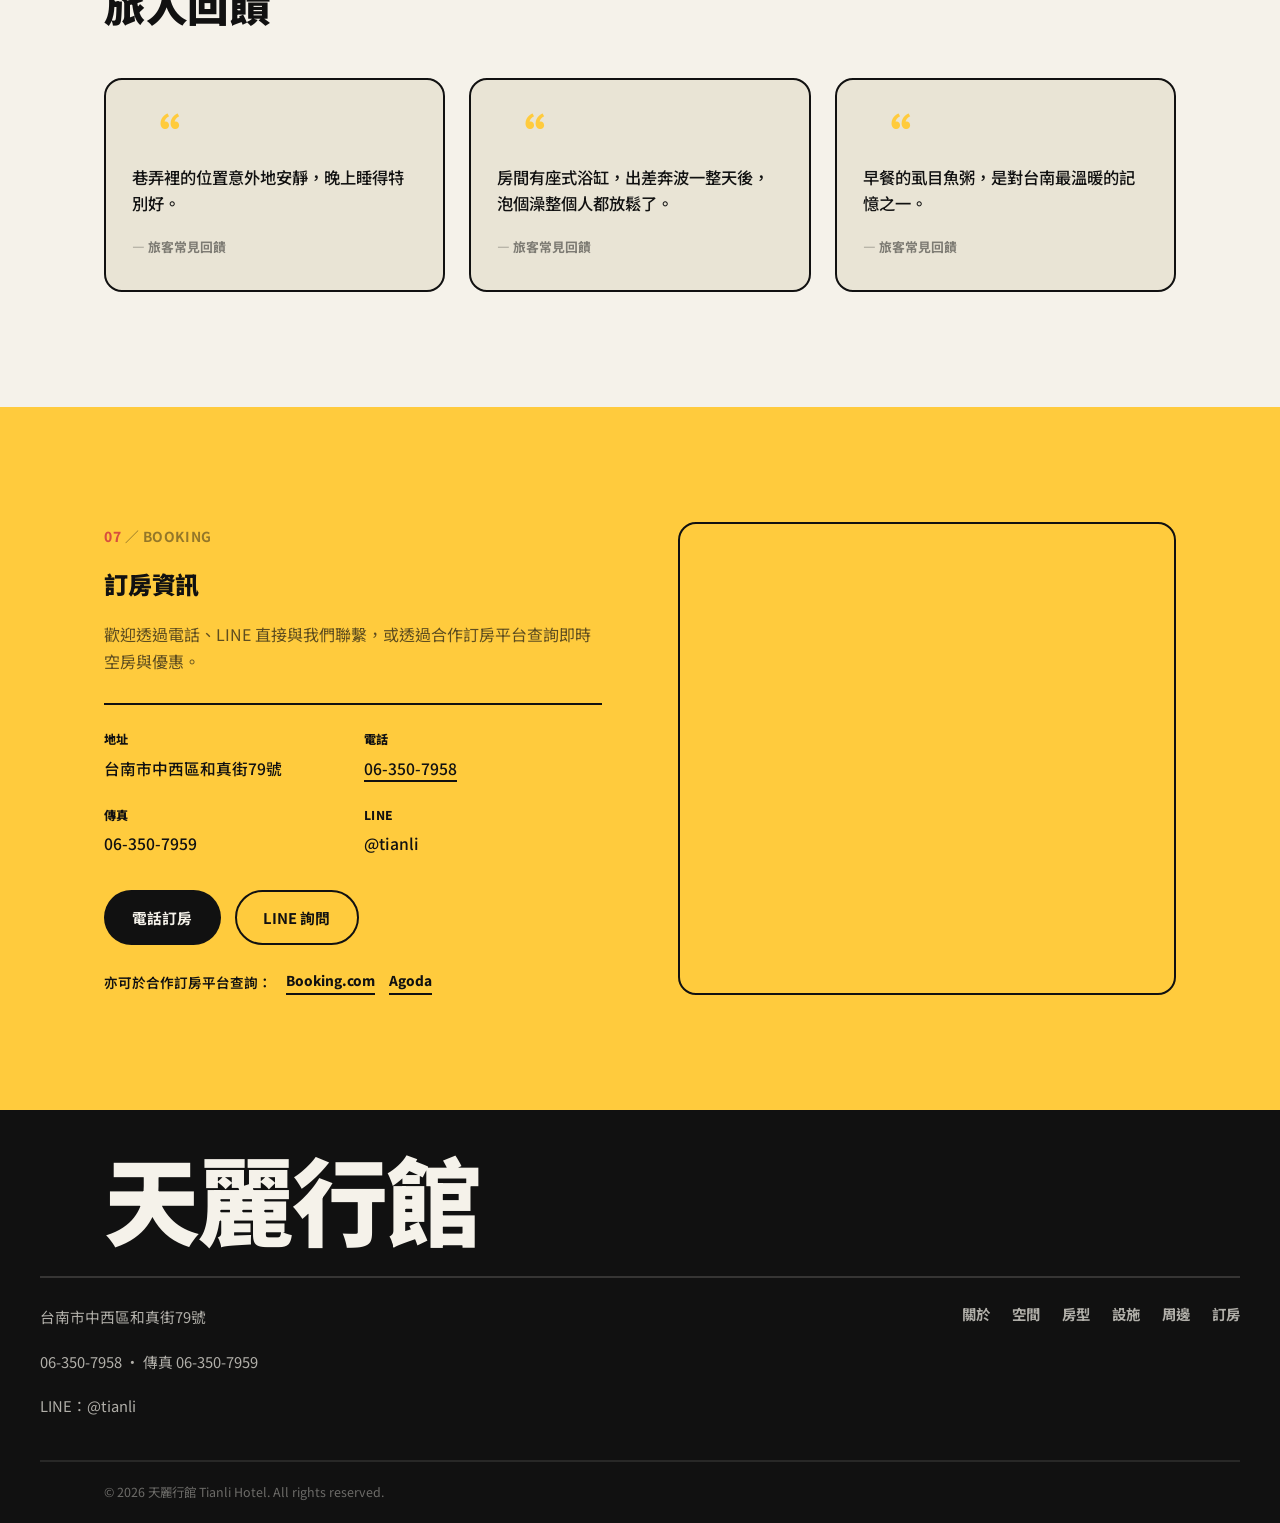
==== commit dc9e44ea: "Feature the official mascot logo at a legible size Tried the mascot logo as the 38px header brand-ma" ====
--- a/index.html
+++ b/index.html
@@ -162,6 +162,11 @@
         <img src="assets/img/lobby-corridor.jpg" alt="天麗行館大廳走道，通往客房方向" loading="lazy">
         <figcaption>客房廊道</figcaption>
       </figure>
+    </div>
+
+    <div class="mascot-callout reveal">
+      <img src="assets/img/logo-mascot.jpg" alt="天麗行館吉祥公仔正式 Logo">
+      <p>大廳裡站著的那位，是天麗行館的品牌吉祥公仔——每一位入住的旅人，都會在櫃檯旁遇見它。</p>
     </div>
   </div>
 </section>
--- a/assets/css/style.css
+++ b/assets/css/style.css
@@ -267,6 +267,13 @@
   font-size: 0.76rem; font-weight: 700;
   padding: 5px 12px; border-radius: 999px;
 }
+.mascot-callout {
+  margin: 24px 0 0; display: flex; align-items: center; gap: 22px;
+  background: var(--paper); border: 2px solid var(--ink); border-radius: var(--radius);
+  padding: 20px 26px;
+}
+.mascot-callout img { width: 84px; height: 84px; border-radius: 14px; flex-shrink: 0; object-fit: cover; }
+.mascot-callout p { font-size: 0.92rem; font-weight: 500; color: rgba(17,17,17,0.75); margin: 0; }
 
 /* ============================================================
    Rooms
